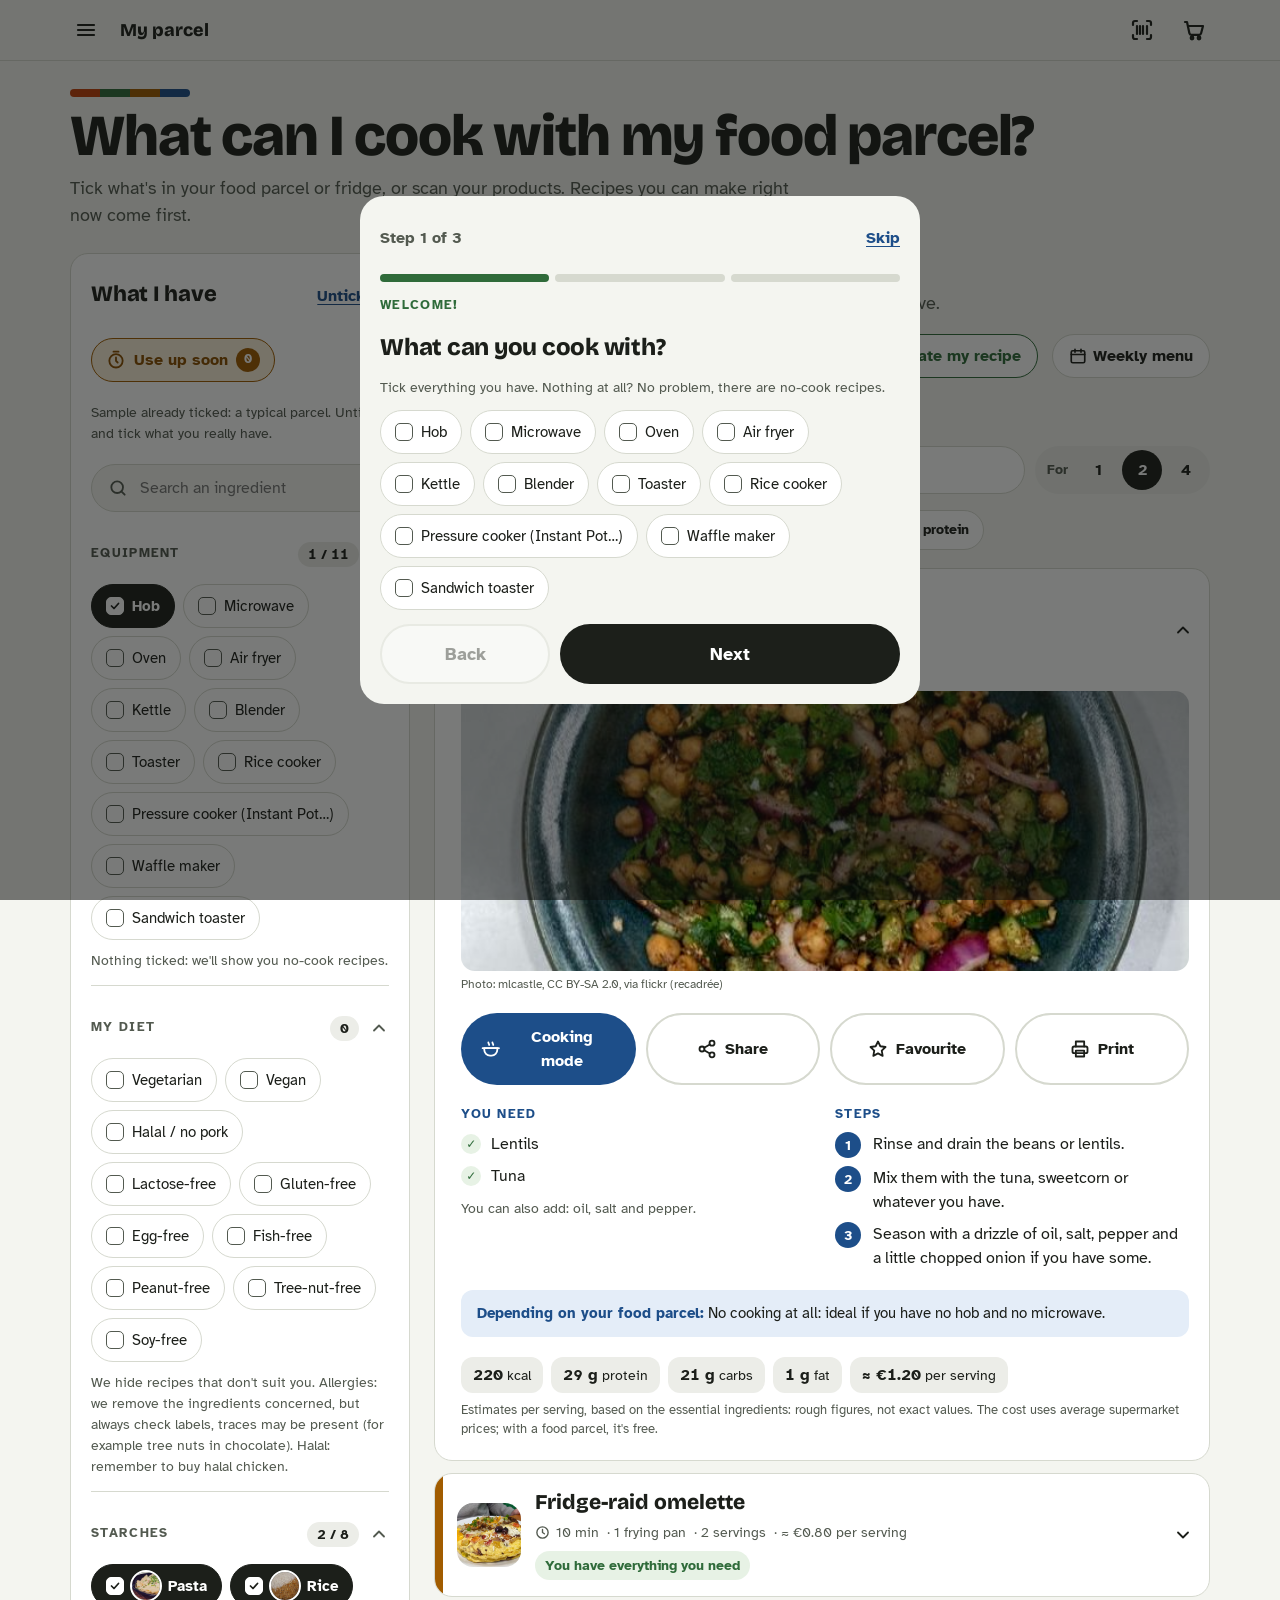
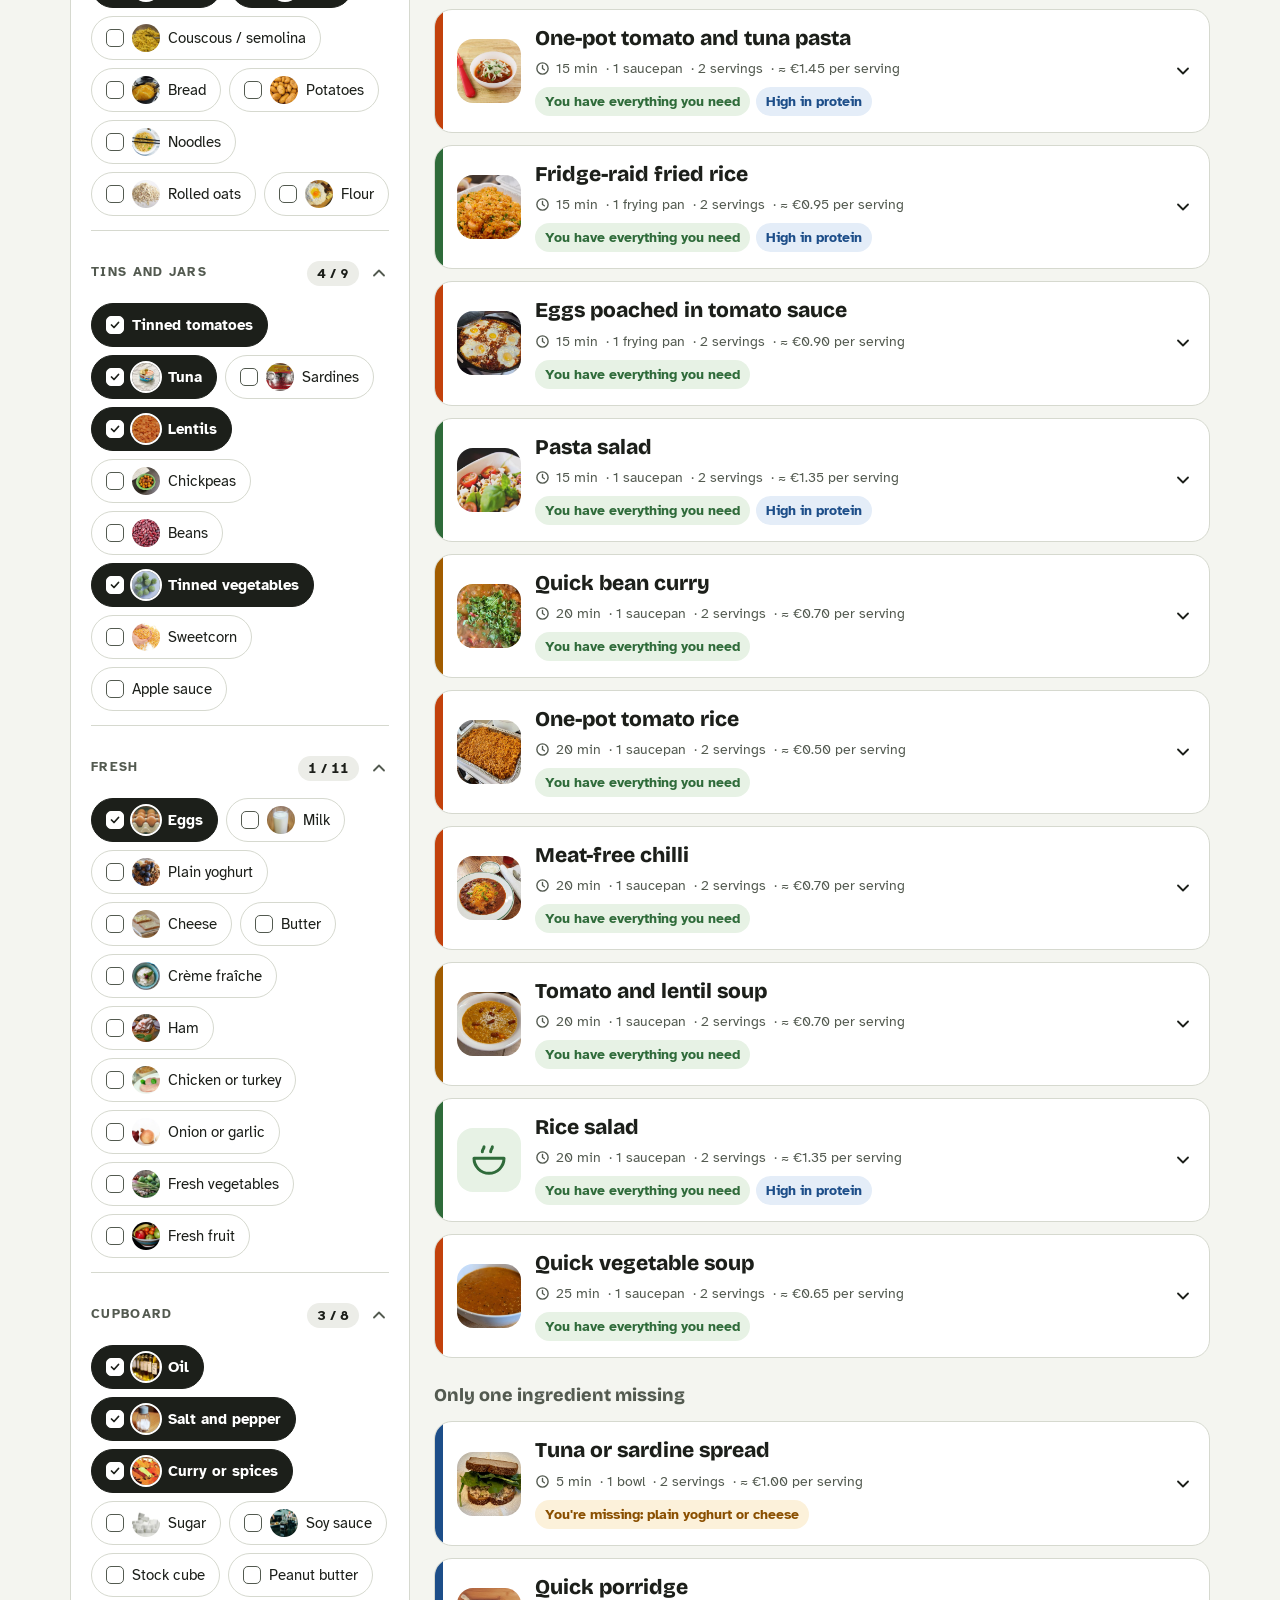
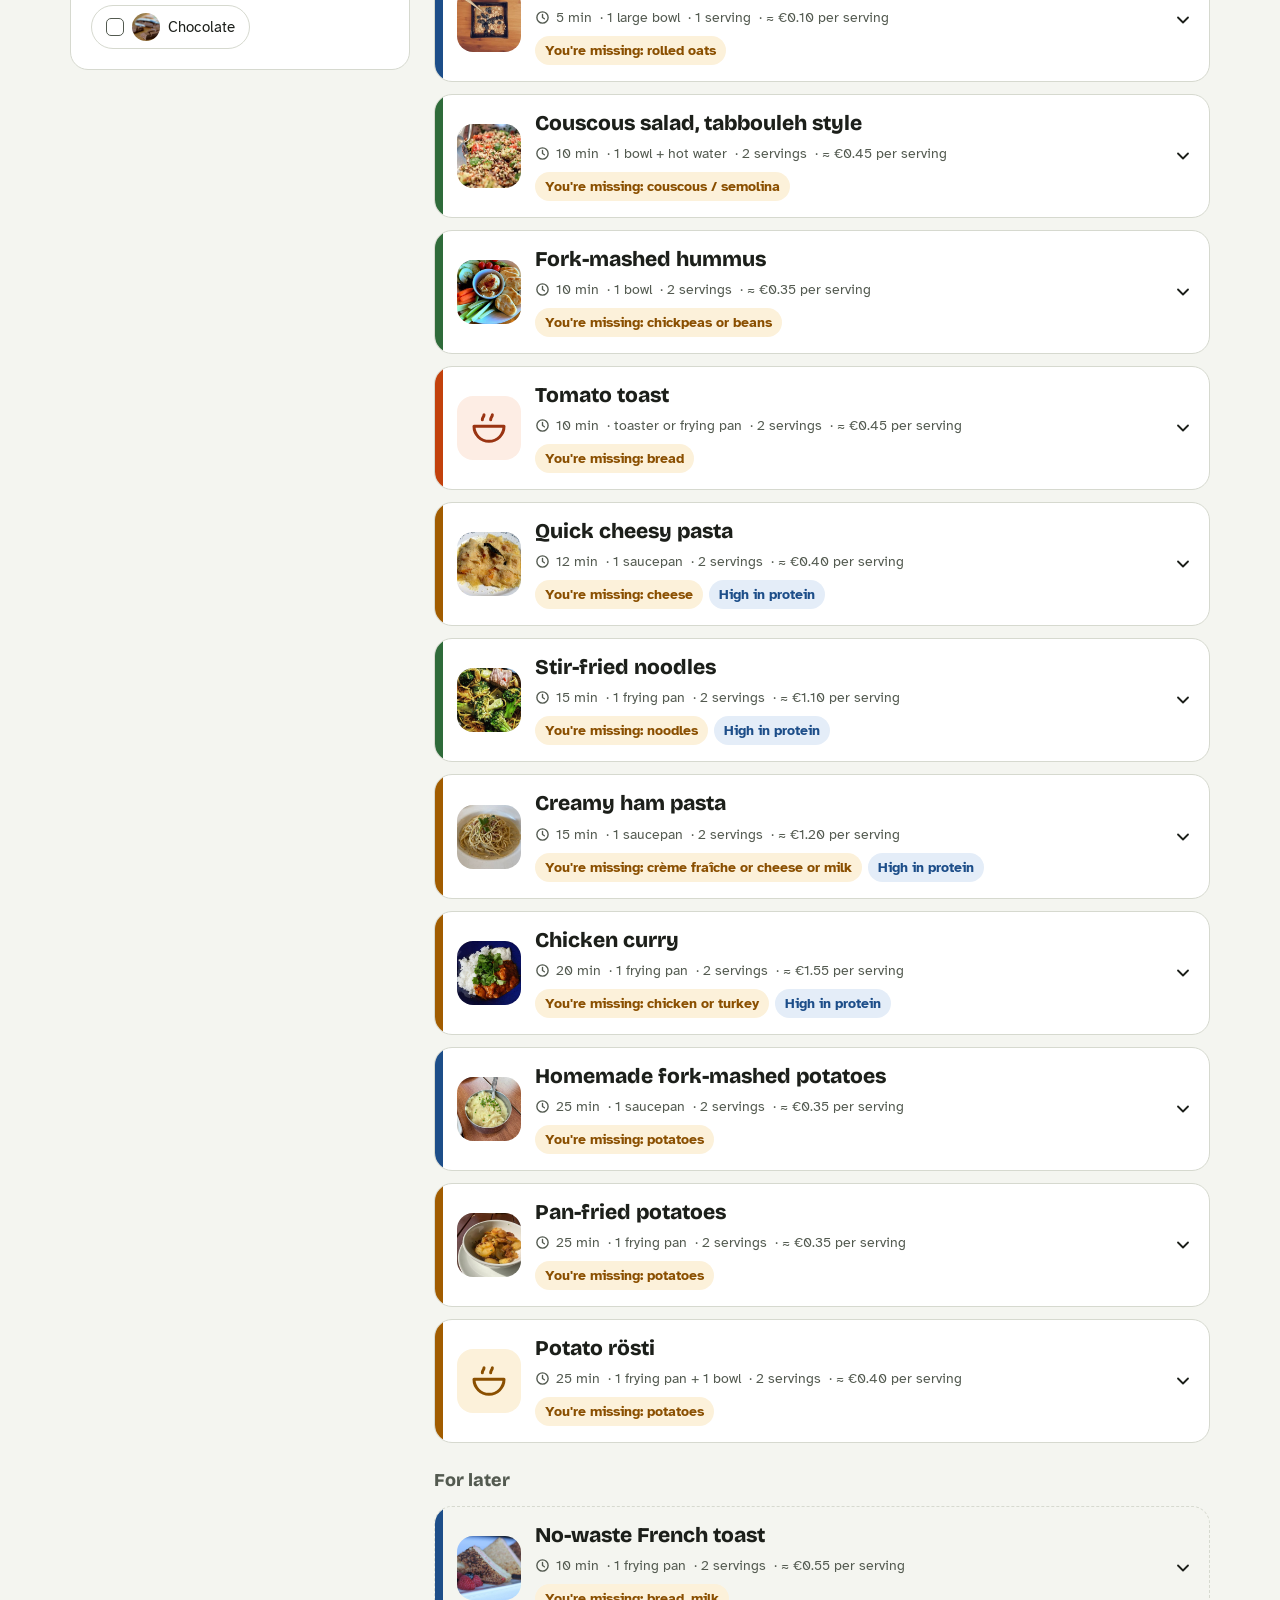
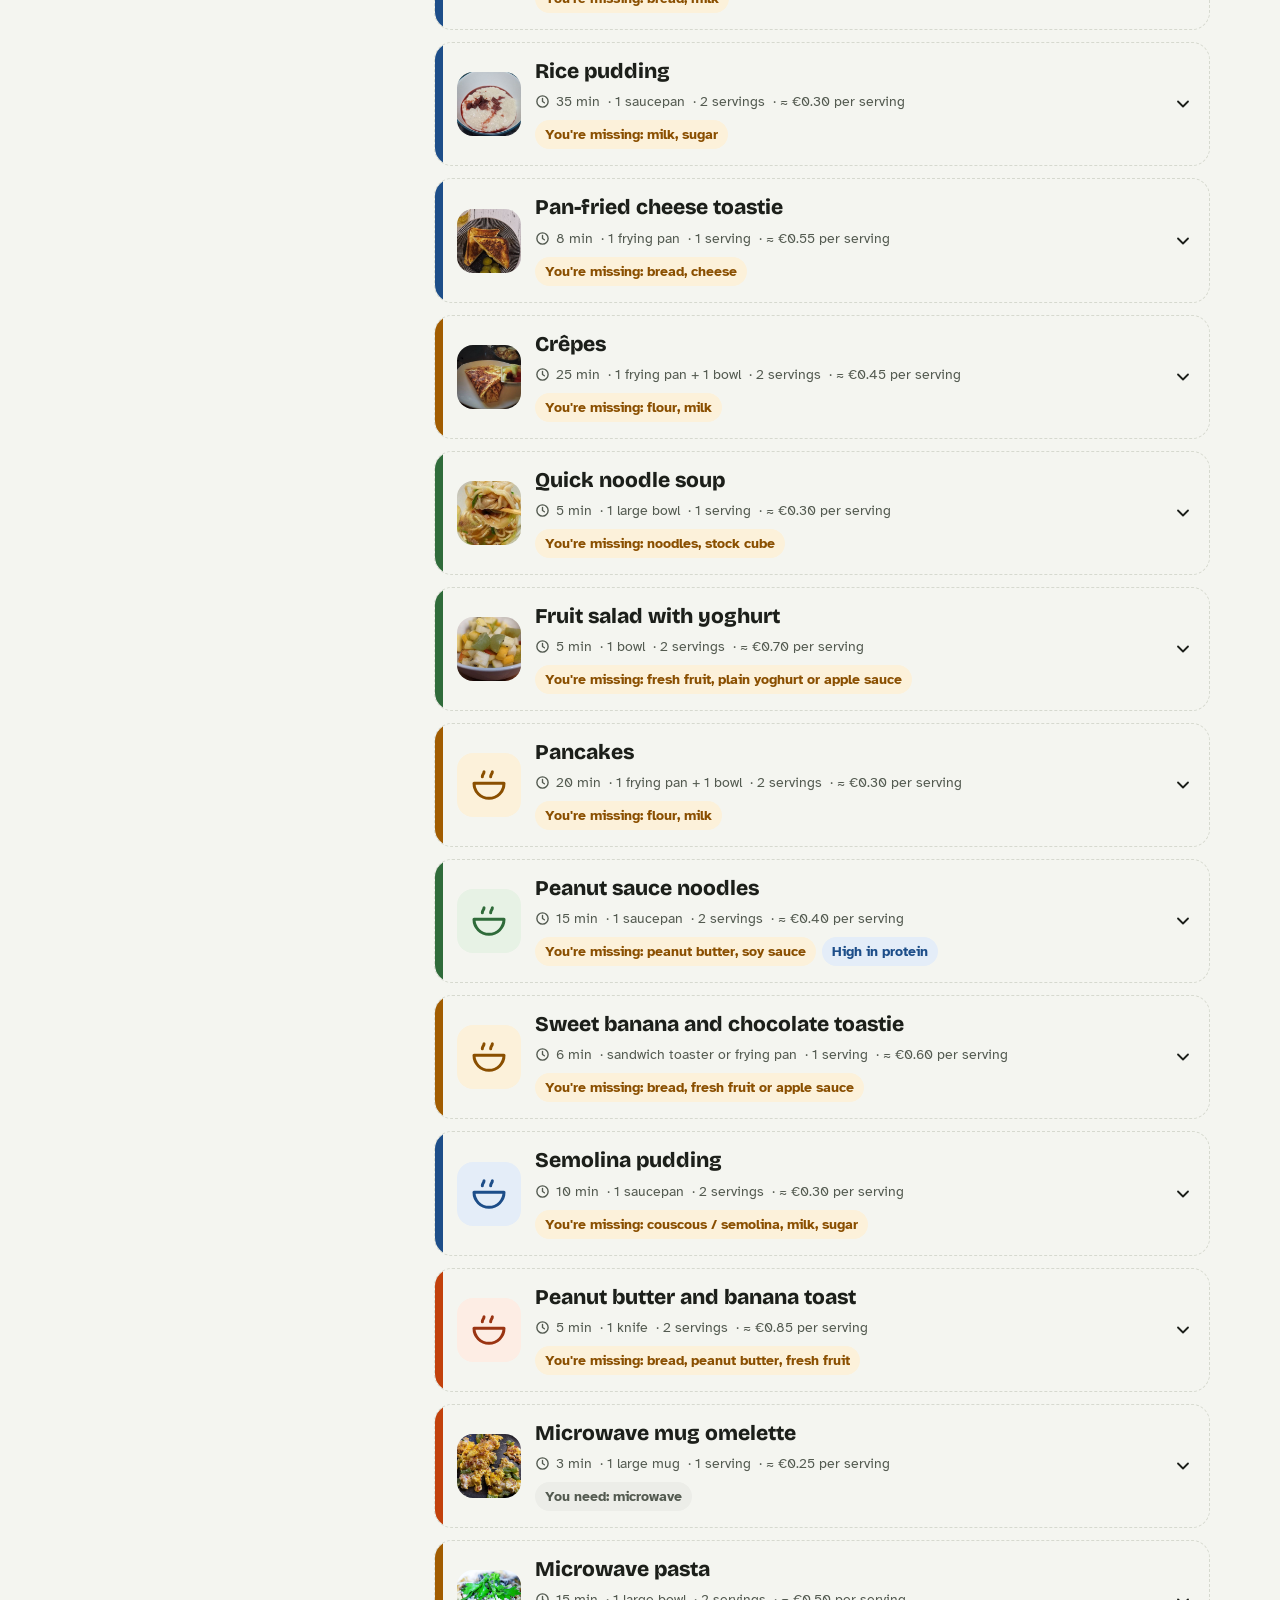
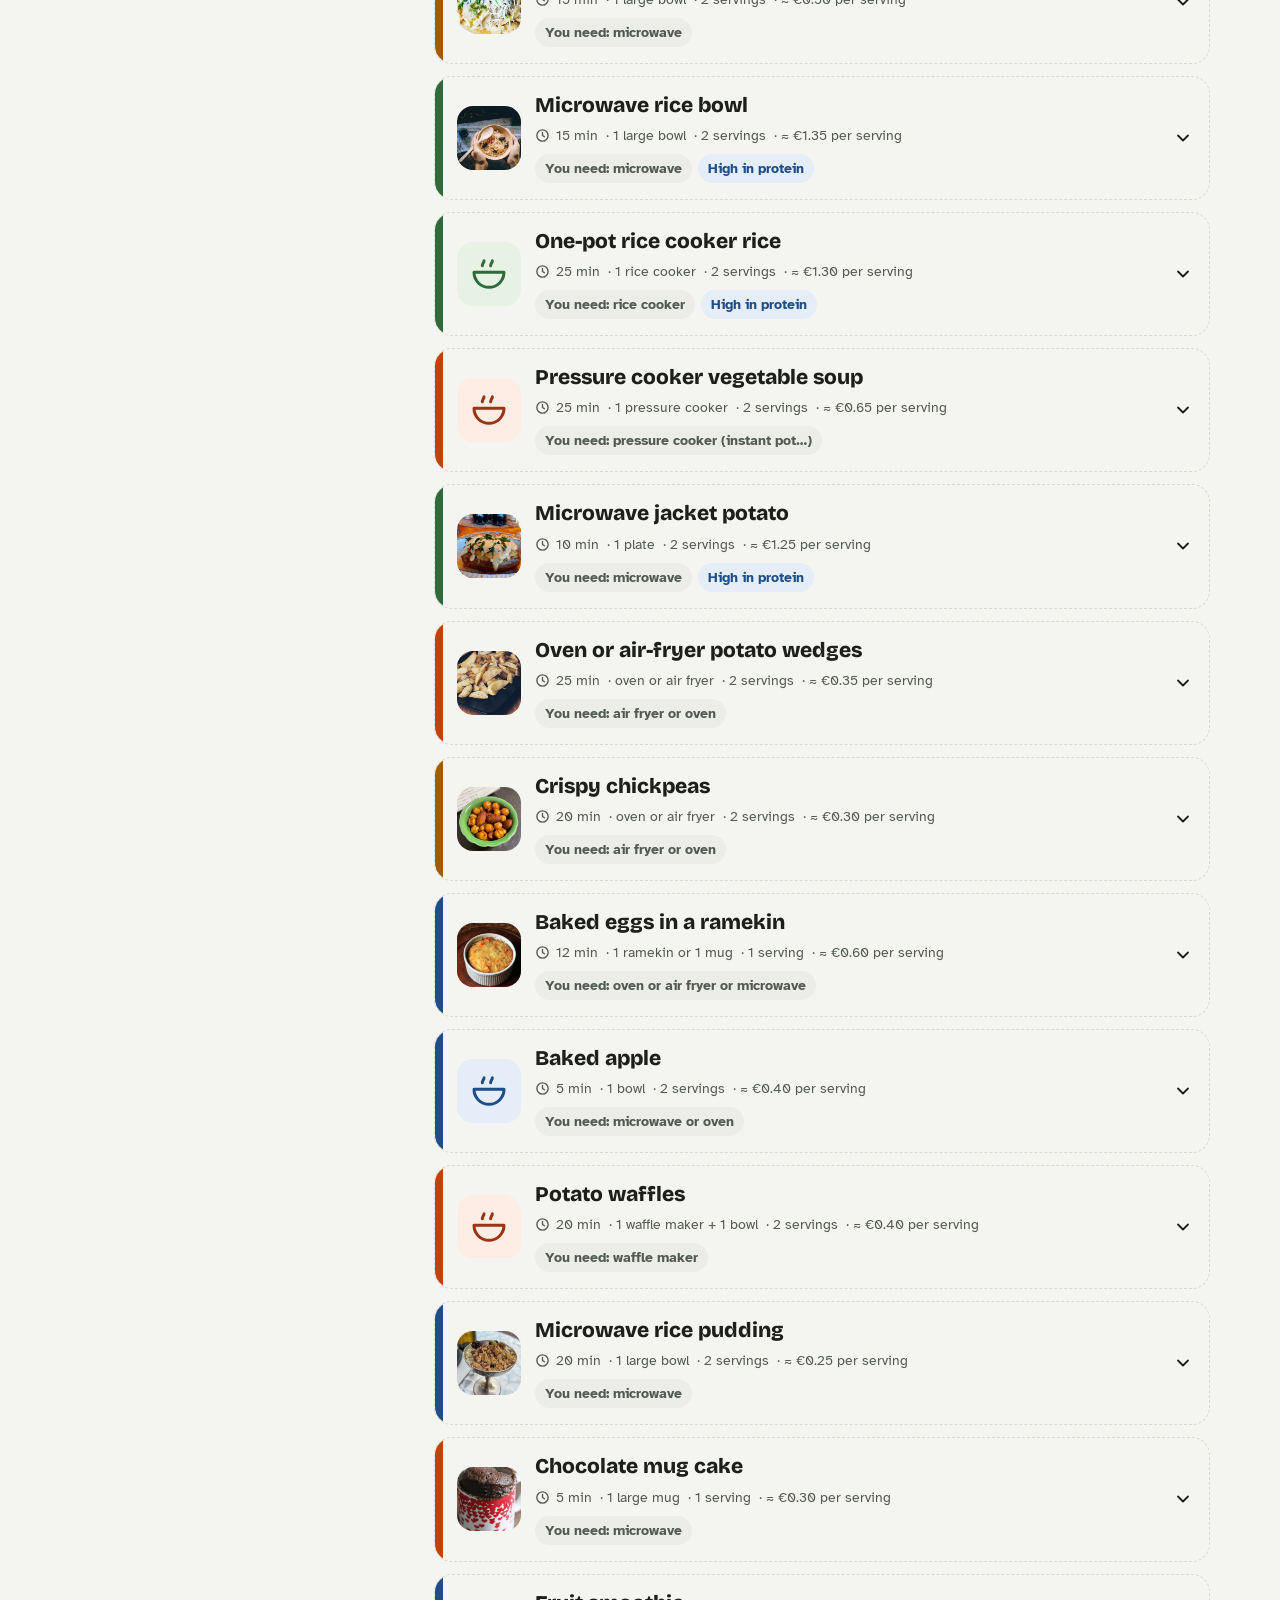
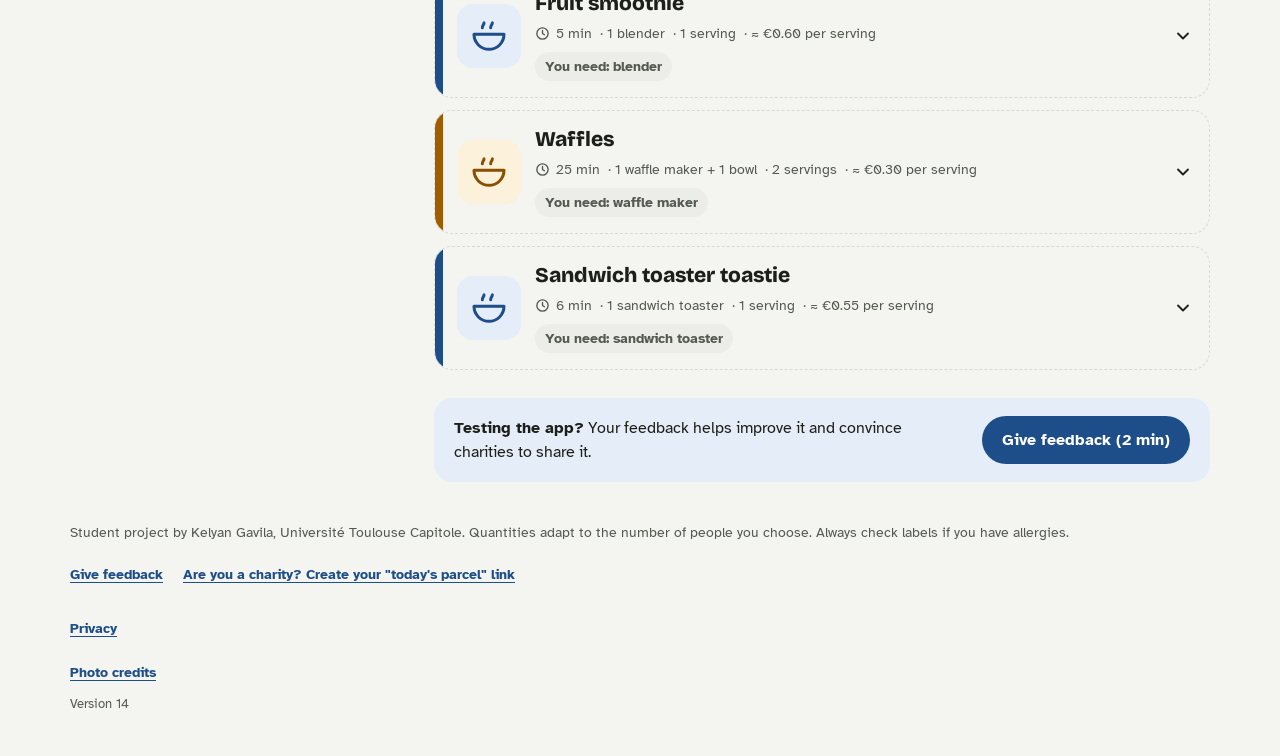
==== index.html @ 085115d6 "Version 14 : 4 équipements, 6 recettes, menu de la semaine - Équipements : cuiseur à riz, autocuiseu" ====
<!DOCTYPE html>
<html lang="fr">
<head>
<meta charset="utf-8">
<meta name="viewport" content="width=device-width, initial-scale=1, viewport-fit=cover">
<title>Qu'est-ce que je cuisine ?</title>
<meta name="description" content="Coche ce que tu as dans ton colis ou ton frigo : l'appli te dit ce que tu peux cuisiner tout de suite.">
<meta name="theme-color" content="#F4F5F0">
<script>try { var t = localStorage.getItem("colis-theme"); if (t === "light" || t === "dark") document.documentElement.setAttribute("data-theme", t); } catch (e) {}</script>
<link rel="manifest" href="manifest.webmanifest">
<link rel="icon" href="icons/icon.svg" type="image/svg+xml">
<link rel="apple-touch-icon" href="icons/apple-touch-icon.png">
<link rel="preconnect" href="https://fonts.googleapis.com">
<link rel="preconnect" href="https://fonts.gstatic.com" crossorigin>
<link href="https://fonts.googleapis.com/css2?family=Bricolage+Grotesque:opsz,wght@12..96,600;12..96,800&family=Atkinson+Hyperlegible:wght@400;700&display=swap" rel="stylesheet">
<link rel="stylesheet" href="style.css?v=14">
</head>
<body>
<div class="appbar">
  <div class="appbar-inner">
    <button type="button" class="icon-btn" id="menu-open" aria-label="Ouvrir le menu" aria-haspopup="dialog">
      <svg aria-hidden="true" width="24" height="24" viewBox="0 0 24 24" fill="none" stroke="currentColor" stroke-width="2.2" stroke-linecap="round"><path d="M4 7h16M4 12h16M4 17h16"/></svg>
    </button>
    <p class="appbar-title">Mon colis</p>
    <button type="button" class="icon-btn" id="scan-open" aria-label="Scanner un produit">
      <svg aria-hidden="true" width="24" height="24" viewBox="0 0 24 24" fill="none" stroke="currentColor" stroke-width="2.2" stroke-linecap="round"><path d="M3 7V5a2 2 0 0 1 2-2h2M17 3h2a2 2 0 0 1 2 2v2M21 17v2a2 2 0 0 1-2 2h-2M7 21H5a2 2 0 0 1-2-2v-2M7 8v8M10 8v8M13 8v8M17 8v8"/></svg>
    </button>
    <button type="button" class="icon-btn" id="shop-open" aria-label="Ma liste de courses">
      <svg aria-hidden="true" width="24" height="24" viewBox="0 0 24 24" fill="none" stroke="currentColor" stroke-width="2.2" stroke-linecap="round" stroke-linejoin="round"><path d="M3 4h2l2.4 11.2a2 2 0 0 0 2 1.6h7.7a2 2 0 0 0 2-1.5L21 8H6.2"/><circle cx="10" cy="20" r="1.3"/><circle cx="17" cy="20" r="1.3"/></svg>
      <span class="badge" id="shop-badge" hidden>0</span>
    </button>
  </div>
</div>

<header class="top">
  <div class="stripe" aria-hidden="true"><span class="s-tomate"></span><span class="s-herbe"></span><span class="s-curry"></span><span class="s-nuit"></span></div>
  <h1>Qu'est-ce que je cuisine avec mon colis ?</h1>
  <p class="lead"><span class="lead-long">Coche ce que tu as dans ton colis ou ton frigo, ou scanne tes produits. Les recettes que tu peux faire tout de suite s'affichent en premier.</span><span class="lead-short">Coche ou scanne ce que tu as : on te dit quoi cuisiner.</span></p>
</header>

<main class="layout">
  <section class="pantry" id="pantry" aria-labelledby="pantry-title">
    <div class="pantry-head">
      <h2 id="pantry-title">Ce que j'ai</h2>
      <button type="button" class="link-btn" id="clear">Tout décocher</button>
    </div>
    <button type="button" class="urgent-btn" id="urgent-open">
      <svg aria-hidden="true" width="20" height="20" viewBox="0 0 24 24" fill="none" stroke="currentColor" stroke-width="2.2" stroke-linecap="round"><circle cx="12" cy="13" r="8"/><path d="M12 9v4l2 2M9 2h6"/></svg>
      <span>À finir vite</span>
      <span class="urgent-count" id="urgent-count">0</span>
    </button>
    <div class="banner" id="colis-banner" role="status" hidden>
      <p id="colis-banner-text"></p>
      <button type="button" class="link-btn" id="colis-undo">Annuler</button>
    </div>
    <p class="note" id="example-note" hidden>Exemple déjà coché : un colis type. Décoche et coche selon ce que tu as vraiment.</p>
    <div class="search">
      <svg aria-hidden="true" width="20" height="20" viewBox="0 0 24 24" fill="none" stroke="currentColor" stroke-width="2.2" stroke-linecap="round"><circle cx="11" cy="11" r="7"/><path d="m20 20-4-4"/></svg>
      <input type="search" id="search" placeholder="Chercher un ingrédient" aria-label="Chercher un ingrédient" autocomplete="off">
    </div>
    <p class="note" id="search-empty" hidden>Aucun ingrédient ne correspond. Essaie un autre mot, par exemple « thon » ou « pâtes ».</p>
    <div id="pantry-groups" class="stack-20"></div>
  </section>

  <section class="results" id="results" tabindex="-1" aria-labelledby="results-title">
    <h2 id="results-title" class="sr-only">Recettes</h2>
    <a class="back-link" href="#pantry">
      <svg aria-hidden="true" width="18" height="18" viewBox="0 0 24 24" fill="none" stroke="currentColor" stroke-width="2.4" stroke-linecap="round" stroke-linejoin="round"><path d="m18 15-6-6-6 6"/></svg>
      Modifier ce que j'ai
    </a>
    <div class="summary" aria-live="polite"><span class="big" id="count">0</span><p id="count-text">Chargement des recettes…</p></div>
    <div class="results-tools">
      <div class="view-tabs" role="group" aria-label="Recettes à afficher">
        <button type="button" class="tab" id="view-all" aria-pressed="true">Toutes</button>
        <button type="button" class="tab" id="view-favs" aria-pressed="false">
          <svg aria-hidden="true" width="18" height="18" viewBox="0 0 24 24" fill="none" stroke="currentColor" stroke-width="2.2" stroke-linejoin="round"><path d="m12 3 2.8 5.7 6.2.9-4.5 4.4 1.1 6.2L12 17.3l-5.6 2.9 1.1-6.2L3 9.6l6.2-.9z"/></svg>
          Favoris (<span id="view-favs-count">0</span>)
        </button>
        <button type="button" class="tab" id="view-mine" aria-pressed="false">Mes recettes (<span id="view-mine-count">0</span>)</button>
      </div>
      <button type="button" class="tab tab-create" data-create>
        <svg aria-hidden="true" width="18" height="18" viewBox="0 0 24 24" fill="none" stroke="currentColor" stroke-width="2.4" stroke-linecap="round"><path d="M12 5v14M5 12h14"/></svg>
        Créer ma recette
      </button>
      <button type="button" class="tab" id="menu-open-btn">
        <svg aria-hidden="true" width="18" height="18" viewBox="0 0 24 24" fill="none" stroke="currentColor" stroke-width="2.2" stroke-linecap="round" stroke-linejoin="round"><rect x="3" y="5" width="18" height="16" rx="2"/><path d="M3 10h18M8 3v4M16 3v4"/></svg>
        Menu de la semaine
      </button>
      <button type="button" class="tab" id="random-btn">
        <svg aria-hidden="true" width="18" height="18" viewBox="0 0 24 24" fill="none" stroke="currentColor" stroke-width="2.2" stroke-linecap="round" stroke-linejoin="round"><rect x="3" y="3" width="18" height="18" rx="4"/><circle cx="8.5" cy="8.5" r="1.2" fill="currentColor"/><circle cx="15.5" cy="15.5" r="1.2" fill="currentColor"/><circle cx="12" cy="12" r="1.2" fill="currentColor"/></svg>
        Une idée au hasard
      </button>
    </div>
    <div class="recipe-tools">
      <div class="search recipe-search">
        <svg aria-hidden="true" width="20" height="20" viewBox="0 0 24 24" fill="none" stroke="currentColor" stroke-width="2.2" stroke-linecap="round"><circle cx="11" cy="11" r="7"/><path d="m20 20-4-4"/></svg>
        <input type="search" id="recipe-search" placeholder="Chercher une recette (crêpes, thon…)" aria-label="Chercher une recette" autocomplete="off">
      </div>
      <div class="portions" role="radiogroup" aria-label="Je cuisine pour">
        <span class="portions-label" aria-hidden="true">Pour</span>
        <input type="radio" name="portions" id="por-1" value="1"><label for="por-1">1</label>
        <input type="radio" name="portions" id="por-2" value="2"><label for="por-2">2</label>
        <input type="radio" name="portions" id="por-4" value="4"><label for="por-4">4</label>
      </div>
    </div>
    <div class="filters" id="filters" role="group" aria-label="Filtres"></div>
    <p class="note filter-note" id="filter-note" hidden><span id="filter-text"></span> <button type="button" class="link-btn" id="filter-clear">Effacer les filtres</button></p>
    <p class="note" id="regime-note" hidden></p>
    <div id="list" class="stack-12"></div>
    <aside class="feedback" data-avis>
      <p><strong>Tu testes l'appli ?</strong> Ton avis aide à l'améliorer et à convaincre les associations de la diffuser.</p>
      <a class="btn btn-pri" href="#" target="_blank" rel="noopener">Donner mon avis (2 min)</a>
    </aside>
  </section>
</main>

<div class="jump-bar" id="jump-bar">
  <a class="jump-btn" href="#results" id="jump-btn">
    <span id="jump-text">Voir les recettes</span>
    <svg aria-hidden="true" width="20" height="20" viewBox="0 0 24 24" fill="none" stroke="currentColor" stroke-width="2.4" stroke-linecap="round" stroke-linejoin="round"><path d="m6 9 6 6 6-6"/></svg>
  </a>
</div>

<footer>
  <p>Projet étudiant de Kelyan Gavila, Université Toulouse Capitole. Les quantités s'adaptent au nombre de personnes choisi. Vérifie toujours les étiquettes en cas d'allergie.</p>
  <p class="footer-links">
    <a href="#" target="_blank" rel="noopener" data-avis>Donner mon avis</a>
    <a href="asso.html">Tu es une association ? Crée ton lien « colis du jour »</a>
  </p>
  <details class="privacy" id="privacy">
    <summary>Confidentialité</summary>
    <p>Pas de compte, pas de cookies. Ce que tu coches, tes favoris, ta liste de courses et tes réglages restent sur ton appareil : ils ne sont envoyés nulle part.</p>
    <p>Quand tu scannes un produit, seul son code-barres est envoyé à Open Food Facts, une base de données publique et gratuite, pour savoir de quel produit il s'agit, puis la photo du produit est chargée depuis leur site. Les images de la caméra ne quittent pas ton téléphone.</p>
    <p id="privacy-stats" hidden>Pour savoir si l'appli est utile, on compte les visites et les recettes ouvertes de façon anonyme, avec GoatCounter, un outil sans cookies qui ne permet pas de t'identifier.</p>
  </details>
  <details class="privacy" id="credits" hidden>
    <summary>Crédits photos</summary>
    <ul class="credits" id="credits-list"></ul>
  </details>
  <p class="version">Version 14</p>
</footer>

<!-- Menu latéral -->
<dialog class="drawer" id="drawer" aria-label="Menu">
  <div class="drawer-inner">
    <div class="drawer-head">
      <h2>Menu</h2>
      <button type="button" class="icon-btn" data-close aria-label="Fermer le menu">
        <svg aria-hidden="true" width="24" height="24" viewBox="0 0 24 24" fill="none" stroke="currentColor" stroke-width="2.4" stroke-linecap="round"><path d="M6 6l12 12M18 6 6 18"/></svg>
      </button>
    </div>
    <nav class="drawer-section" aria-label="Raccourcis">
      <h3>Raccourcis</h3>
      <button type="button" class="menu-item" data-go="scan"><svg aria-hidden="true" width="22" height="22" viewBox="0 0 24 24" fill="none" stroke="currentColor" stroke-width="2.2" stroke-linecap="round"><path d="M3 7V5a2 2 0 0 1 2-2h2M17 3h2a2 2 0 0 1 2 2v2M21 17v2a2 2 0 0 1-2 2h-2M7 21H5a2 2 0 0 1-2-2v-2M7 8v8M10 8v8M13 8v8M17 8v8"/></svg>Scanner un produit</button>
      <button type="button" class="menu-item" data-go="random"><svg aria-hidden="true" width="22" height="22" viewBox="0 0 24 24" fill="none" stroke="currentColor" stroke-width="2.2"><rect x="3" y="3" width="18" height="18" rx="4"/><circle cx="8.5" cy="8.5" r="1.2" fill="currentColor"/><circle cx="15.5" cy="15.5" r="1.2" fill="currentColor"/><circle cx="12" cy="12" r="1.2" fill="currentColor"/></svg>Une idée au hasard</button>
      <button type="button" class="menu-item" data-go="menu"><svg aria-hidden="true" width="22" height="22" viewBox="0 0 24 24" fill="none" stroke="currentColor" stroke-width="2.2" stroke-linecap="round" stroke-linejoin="round"><rect x="3" y="5" width="18" height="16" rx="2"/><path d="M3 10h18M8 3v4M16 3v4"/></svg>Menu de la semaine</button>
      <button type="button" class="menu-item" data-go="shop"><svg aria-hidden="true" width="22" height="22" viewBox="0 0 24 24" fill="none" stroke="currentColor" stroke-width="2.2" stroke-linecap="round" stroke-linejoin="round"><path d="M3 4h2l2.4 11.2a2 2 0 0 0 2 1.6h7.7a2 2 0 0 0 2-1.5L21 8H6.2"/><circle cx="10" cy="20" r="1.3"/><circle cx="17" cy="20" r="1.3"/></svg>Ma liste de courses<span class="count" id="drawer-shop-count">0</span></button>
      <button type="button" class="menu-item" data-go="favs"><svg aria-hidden="true" width="22" height="22" viewBox="0 0 24 24" fill="none" stroke="currentColor" stroke-width="2.2" stroke-linejoin="round"><path d="m12 3 2.8 5.7 6.2.9-4.5 4.4 1.1 6.2L12 17.3l-5.6 2.9 1.1-6.2L3 9.6l6.2-.9z"/></svg>Mes favoris<span class="count" id="drawer-fav-count">0</span></button>
      <button type="button" class="menu-item" data-go="keep"><svg aria-hidden="true" width="22" height="22" viewBox="0 0 24 24" fill="none" stroke="currentColor" stroke-width="2.2" stroke-linecap="round" stroke-linejoin="round"><rect x="5" y="2" width="14" height="20" rx="2"/><path d="M5 10h14M9 6v1M9 14v3"/></svg>Bien conserver ses aliments</button>
      <button type="button" class="menu-item" data-go="create"><svg aria-hidden="true" width="22" height="22" viewBox="0 0 24 24" fill="none" stroke="currentColor" stroke-width="2.2" stroke-linecap="round" stroke-linejoin="round"><path d="M4 20h4L19 9l-4-4L4 16z"/><path d="m13 7 4 4"/></svg>Créer ma recette</button>
    </nav>
    <section class="drawer-section stats" aria-labelledby="set-stats">
      <h3 id="set-stats">Mes repas</h3>
      <p class="stats-meals" id="stats-meals"></p>
      <p class="note" id="stats-euros"></p>
    </section>
    <section class="drawer-section" aria-labelledby="set-theme">
      <h3 id="set-theme">Affichage</h3>
      <div class="segmented" role="radiogroup" aria-labelledby="set-theme">
        <input type="radio" name="theme" id="theme-auto" value="auto"><label for="theme-auto">Auto</label>
        <input type="radio" name="theme" id="theme-light" value="light"><label for="theme-light">Clair</label>
        <input type="radio" name="theme" id="theme-dark" value="dark"><label for="theme-dark">Sombre</label>
      </div>
    </section>
    <section class="drawer-section" aria-labelledby="set-lang">
      <h3 id="set-lang">Langue · Language</h3>
      <div class="segmented segmented-2" role="radiogroup" aria-labelledby="set-lang">
        <input type="radio" name="lang" id="lang-fr" value="fr"><label for="lang-fr">Français</label>
        <input type="radio" name="lang" id="lang-en" value="en"><label for="lang-en">English</label>
      </div>
    </section>
    <section class="drawer-section" aria-labelledby="set-regime">
      <h3 id="set-regime">Mon régime</h3>
      <div class="chips" id="drawer-regimes"></div>
    </section>
    <section class="drawer-section" aria-labelledby="set-equip">
      <h3 id="set-equip">Mon équipement</h3>
      <div class="chips" id="drawer-equip"></div>
    </section>
    <nav class="drawer-section" aria-label="À propos">
      <h3>À propos</h3>
      <a class="menu-item" href="asso.html"><svg aria-hidden="true" width="22" height="22" viewBox="0 0 24 24" fill="none" stroke="currentColor" stroke-width="2.2" stroke-linecap="round" stroke-linejoin="round"><circle cx="9" cy="8" r="3.5"/><path d="M2.5 20a6.5 6.5 0 0 1 13 0M16 4.5a3.5 3.5 0 0 1 0 7M18.5 20a6.5 6.5 0 0 0-2.5-5.1"/></svg>Pour les associations</a>
      <a class="menu-item" href="#" target="_blank" rel="noopener" data-avis><svg aria-hidden="true" width="22" height="22" viewBox="0 0 24 24" fill="none" stroke="currentColor" stroke-width="2.2" stroke-linecap="round" stroke-linejoin="round"><path d="M4 5h16v11H9l-5 4z"/></svg>Donner mon avis</a>
      <button type="button" class="menu-item" data-go="privacy"><svg aria-hidden="true" width="22" height="22" viewBox="0 0 24 24" fill="none" stroke="currentColor" stroke-width="2.2" stroke-linecap="round" stroke-linejoin="round"><rect x="5" y="10" width="14" height="11" rx="2"/><path d="M8 10V7a4 4 0 0 1 8 0v3"/></svg>Confidentialité</button>
      <button type="button" class="menu-item" id="reset-app"><svg aria-hidden="true" width="22" height="22" viewBox="0 0 24 24" fill="none" stroke="currentColor" stroke-width="2.2" stroke-linecap="round" stroke-linejoin="round"><path d="M3 12a9 9 0 1 0 3-6.7L3 8M3 3v5h5"/></svg>Tout remettre à zéro</button>
    </nav>
    <p class="drawer-foot" id="drawer-version">Version 14</p>
  </div>
</dialog>

<!-- Premier lancement -->
<dialog class="sheet welcome" id="welcome" aria-labelledby="welcome-title">
  <div class="sheet-inner">
    <div class="sheet-head">
      <p class="cook-progress" id="welcome-progress"></p>
      <button type="button" class="link-btn" id="welcome-skip">Passer</button>
    </div>
    <div class="cook-bar welcome-bar" id="welcome-bar" aria-hidden="true"></div>
    <p class="eyebrow">Bienvenue !</p>
    <div class="stack-12" id="welcome-body" aria-live="polite"></div>
    <div class="cook-nav">
      <button type="button" class="btn btn-sec" id="welcome-back">Retour</button>
      <button type="button" class="btn btn-pri" id="welcome-next">Suivant</button>
    </div>
  </div>
</dialog>

<!-- Menu de la semaine -->
<dialog class="sheet" id="menu" aria-labelledby="menu-title">
  <div class="sheet-inner">
    <div class="sheet-head">
      <h2 id="menu-title">Mon menu de la semaine</h2>
      <button type="button" class="icon-btn" data-close aria-label="Fermer"><svg aria-hidden="true" width="24" height="24" viewBox="0 0 24 24" fill="none" stroke="currentColor" stroke-width="2.4" stroke-linecap="round"><path d="M6 6l12 12M18 6 6 18"/></svg></button>
    </div>
    <p class="note">5 repas variés avec ce que tu as. Touche « Changer » pour une autre idée, ou le nom d'une recette pour l'ouvrir.</p>
    <ol class="menu-list" id="menu-list"></ol>
    <div class="sheet-actions">
      <button type="button" class="btn btn-pri" id="menu-new">Nouveau menu</button>
      <button type="button" class="btn btn-sec" id="menu-shop">Ajouter ce qui manque à ma liste</button>
      <button type="button" class="btn btn-sec" id="menu-share"><span data-label>Partager le menu</span></button>
    </div>
    <p class="note">Le menu ne connaît pas les quantités : vérifie qu'il te reste assez de chaque produit pour toute la semaine.</p>
  </div>
</dialog>

<!-- Créer ma recette -->
<dialog class="sheet create" id="create" aria-labelledby="create-title">
  <form class="sheet-inner" id="create-form" novalidate>
    <div class="sheet-head">
      <h2 id="create-title">Créer ma recette</h2>
      <button type="button" class="icon-btn" data-close aria-label="Fermer"><svg aria-hidden="true" width="24" height="24" viewBox="0 0 24 24" fill="none" stroke="currentColor" stroke-width="2.4" stroke-linecap="round"><path d="M6 6l12 12M18 6 6 18"/></svg></button>
    </div>
    <p class="note">Ta recette reste sur ton téléphone. Elle apparaît avec les autres, avec les portions, le mode cuisine et le coût calculés tout seuls.</p>
    <div><label class="field-label" for="cr-name">Nom de la recette</label>
      <input class="field" id="cr-name" type="text" maxlength="60" placeholder="Par exemple : Pâtes au thon de mamie"></div>
    <div class="cr-row">
      <div><label class="field-label" for="cr-time">Temps (minutes)</label>
        <input class="field" id="cr-time" type="number" min="1" max="180" inputmode="numeric" placeholder="15"></div>
      <div><label class="field-label" for="cr-tool">Ustensile</label>
        <input class="field" id="cr-tool" type="text" maxlength="40" placeholder="1 poêle"></div>
    </div>
    <fieldset><legend class="field-label">Équipement (un seul suffit ; rien = sans cuisson)</legend><div class="chips" id="cr-equip"></div></fieldset>
    <fieldset><legend class="field-label">Ingrédients indispensables</legend><div id="cr-ings"></div></fieldset>
    <div><label class="field-label" for="cr-steps">Étapes, une par ligne</label>
      <textarea class="field" id="cr-steps" rows="6" placeholder="Fais cuire 200 g de pâtes.&#10;Ajoute le thon et un peu de crème."></textarea>
      <p class="note">Écris les quantités pour 2 personnes (par exemple « 200 g de pâtes ») : l'appli les adapte toute seule.</p></div>
    <div><label class="field-label" for="cr-swap">Astuce ou remplacement (facultatif)</label>
      <input class="field" id="cr-swap" type="text" maxlength="200" placeholder="Sans crème : un yaourt marche aussi."></div>
    <label class="check-line"><input type="checkbox" id="cr-single"> C'est une recette pour 1 personne (une tasse, un bol…)</label>
    <p class="cr-msg" id="cr-msg" role="alert"></p>
    <div class="cook-nav">
      <button type="button" class="btn btn-sec" id="create-cancel">Annuler</button>
      <button type="submit" class="btn btn-pri">Enregistrer</button>
    </div>
  </form>
</dialog>

<!-- Produits à finir vite -->
<dialog class="sheet" id="urgent" aria-labelledby="urgent-title">
  <div class="sheet-inner">
    <div class="sheet-head">
      <h2 id="urgent-title">À finir vite</h2>
      <button type="button" class="icon-btn" data-close aria-label="Fermer"><svg aria-hidden="true" width="24" height="24" viewBox="0 0 24 24" fill="none" stroke="currentColor" stroke-width="2.4" stroke-linecap="round"><path d="M6 6l12 12M18 6 6 18"/></svg></button>
    </div>
    <p class="note">Coche ce qui va bientôt périmer ou ce qui est déjà ouvert : les recettes qui l'utilisent passent en premier. Moins de gaspillage !</p>
    <div class="chips" id="urgent-list"></div>
  </div>
</dialog>

<!-- Liste de courses -->
<dialog class="sheet" id="shop" aria-labelledby="shop-title">
  <div class="sheet-inner">
    <div class="sheet-head">
      <h2 id="shop-title">Ma liste de courses</h2>
      <button type="button" class="icon-btn" data-close aria-label="Fermer la liste de courses"><svg aria-hidden="true" width="24" height="24" viewBox="0 0 24 24" fill="none" stroke="currentColor" stroke-width="2.4" stroke-linecap="round"><path d="M6 6l12 12M18 6 6 18"/></svg></button>
    </div>
    <form class="shop-add" id="shop-form">
      <label class="sr-only" for="shop-input">Ajouter un article</label>
      <input class="field" id="shop-input" type="text" placeholder="Ajouter un article" autocomplete="off" maxlength="60">
      <button type="submit" class="btn btn-pri">Ajouter</button>
    </form>
    <p class="note" id="shop-empty">Ta liste est vide. Dans une recette où il manque un ingrédient, touche « Ajouter à ma liste ».</p>
    <ul class="shop-list" id="shop-list"></ul>
    <div class="sheet-actions" id="shop-actions">
      <button type="button" class="btn btn-pri" id="shop-store">Ranger mes achats</button>
      <button type="button" class="btn btn-sec" id="shop-share"><span data-label>Partager la liste</span></button>
      <button type="button" class="btn btn-sec" id="shop-clear">Vider la liste</button>
    </div>
    <p class="note">« Ranger mes achats » coche ce que tu as acheté dans tes ingrédients et le retire de la liste.</p>
  </div>
</dialog>

<!-- Conservation -->
<dialog class="sheet" id="keep" aria-labelledby="keep-title">
  <div class="sheet-inner">
    <div class="sheet-head">
      <h2 id="keep-title">Bien conserver ses aliments</h2>
      <button type="button" class="icon-btn" data-close aria-label="Fermer les conseils"><svg aria-hidden="true" width="24" height="24" viewBox="0 0 24 24" fill="none" stroke="currentColor" stroke-width="2.4" stroke-linecap="round"><path d="M6 6l12 12M18 6 6 18"/></svg></button>
    </div>
    <p class="note">Pour moins gaspiller et ne pas tomber malade. Les conseils qui concernent ce que tu as coché sont en premier.</p>
    <div class="tips" id="tips"></div>
  </div>
</dialog>

<!-- Scanner -->
<dialog class="sheet" id="scan" aria-labelledby="scan-title">
  <div class="sheet-inner">
    <div class="sheet-head">
      <h2 id="scan-title">Scanner mes produits</h2>
      <button type="button" class="icon-btn" data-close aria-label="Fermer le scanner"><svg aria-hidden="true" width="24" height="24" viewBox="0 0 24 24" fill="none" stroke="currentColor" stroke-width="2.4" stroke-linecap="round"><path d="M6 6l12 12M18 6 6 18"/></svg></button>
    </div>
    <p class="note">Vise le code-barres d'un produit : il est coché tout seul dans tes ingrédients. Tu peux en scanner plusieurs à la suite.</p>
    <div class="scan-video" id="scan-video-box"><video id="scan-video" playsinline muted></video></div>
    <div class="scan-controls" id="scan-controls" hidden></div>
    <p class="note scan-tip"><strong>Petit code-barres ?</strong> Tiens le téléphone à 15-20 cm et mets le code dans le cadre. De trop près, l'image est floue : utilise plutôt le zoom s'il est proposé.</p>
    <p class="scan-status" id="scan-status" role="status"></p>
    <form class="shop-add" id="scan-form">
      <label class="sr-only" for="scan-input">Taper le code-barres</label>
      <input class="field" id="scan-input" type="text" inputmode="numeric" pattern="[0-9]*" placeholder="Ou tape le code-barres (chiffres)" autocomplete="off" maxlength="14">
      <button type="submit" class="btn btn-pri">Chercher</button>
    </form>
    <ul class="scan-found" id="scan-found"></ul>
    <p class="note">Produits reconnus grâce à <a href="https://world.openfoodfacts.org" target="_blank" rel="noopener">Open Food Facts</a>, une base de données libre.</p>
  </div>
</dialog>

<!-- Mode cuisine -->
<dialog class="cook" id="cook" aria-labelledby="cook-title">
  <div class="cook-inner">
    <div class="cook-top">
      <p class="cook-progress" id="cook-progress"></p>
      <button type="button" class="tab tab-sm cook-voice" id="cook-voice" aria-pressed="false" hidden>
        <svg aria-hidden="true" width="18" height="18" viewBox="0 0 24 24" fill="none" stroke="currentColor" stroke-width="2.2" stroke-linecap="round" stroke-linejoin="round"><path d="M11 5 6 9H3v6h3l5 4z"/><path d="M15.5 8.5a5 5 0 0 1 0 7M18.5 5.5a9 9 0 0 1 0 13"/></svg>
        <span data-label>Lire à voix haute</span>
      </button>
      <button type="button" class="cook-close" id="cook-close" aria-label="Fermer le mode cuisine">
        <svg aria-hidden="true" width="24" height="24" viewBox="0 0 24 24" fill="none" stroke="currentColor" stroke-width="2.4" stroke-linecap="round"><path d="M6 6l12 12M18 6 6 18"/></svg>
      </button>
    </div>
    <div class="cook-bar" id="cook-bar" aria-hidden="true"></div>
    <div class="cook-timer" id="cook-timer" role="timer" aria-live="off" hidden>
      <svg aria-hidden="true" width="22" height="22" viewBox="0 0 24 24" fill="none" stroke="currentColor" stroke-width="2.2" stroke-linecap="round"><circle cx="12" cy="13" r="8"/><path d="M12 9v4l2 2M9 2h6"/></svg>
      <span id="cook-timer-text" aria-live="assertive"></span>
      <button type="button" class="link-btn" id="cook-timer-stop">Arrêter</button>
    </div>
    <h2 class="cook-title" id="cook-title"></h2>
    <div class="cook-step" id="cook-step" aria-live="polite"></div>
    <p class="cook-wake" id="cook-wake"></p>
    <div class="cook-nav">
      <button type="button" class="btn btn-sec" id="cook-prev">Précédent</button>
      <button type="button" class="btn btn-pri" id="cook-next">C'est parti</button>
    </div>
  </div>
</dialog>

<div class="toast" id="toast" role="status" hidden></div>

<script src="config.js?v=14"></script>
<script src="app.js?v=14"></script>
</body>
</html>
---- style.css ----
:root {
  --paper: #F4F5F0;
  --card: #FFFFFF;
  --ink: #1C1F1A;
  --on-ink: #FFFFFF;
  --muted: #535A50;
  --line: #D6D9CF;
  --soft: #ECEDE8;
  --link: #1D4E89;
  --tomate: #C2410C;
  --tomate-txt: #9A3412;
  --tomate-tint: #FDEDE4;
  --herbe: #2F6B3A;
  --herbe-txt: #2F6B3A;
  --herbe-tint: #E7F2E5;
  --curry: #A15C00;
  --curry-txt: #8A4F00;
  --curry-tint: #FCF1DA;
  --nuit: #1D4E89;
  --nuit-txt: #1D4E89;
  --nuit-tint: #E4EDF8;
  --ok: #2F6B3A;
  --warn: #8A4F00;
  color-scheme: light;
  --font-display: "Bricolage Grotesque", "Atkinson Hyperlegible", system-ui, sans-serif;
  --font-body: "Atkinson Hyperlegible", system-ui, -apple-system, "Segoe UI", sans-serif;
}
/* Mode sombre : automatique selon le téléphone, ou choisi dans le menu */
@media (prefers-color-scheme: dark) {
  :root:not([data-theme="light"]) {
    --paper: #121411;
    --card: #1C1F1B;
    --ink: #EDEFE9;
    --on-ink: #121411;
    --muted: #A8AFA4;
    --line: #363B34;
    --soft: #2A2E28;
    --link: #9CC0F0;
    --tomate-txt: #FF9E73;
    --tomate-tint: #3A2117;
    --herbe-txt: #86CF93;
    --herbe-tint: #1D3121;
    --curry-txt: #F2B25C;
    --curry-tint: #352A14;
    --nuit-txt: #9CC0F0;
    --nuit-tint: #1A2738;
    --ok: #86CF93;
    --warn: #F2B25C;
    color-scheme: dark;
  }
}
:root[data-theme="dark"] {
  --paper: #121411;
  --card: #1C1F1B;
  --ink: #EDEFE9;
  --on-ink: #121411;
  --muted: #A8AFA4;
  --line: #363B34;
  --soft: #2A2E28;
  --link: #9CC0F0;
  --tomate-txt: #FF9E73;
  --tomate-tint: #3A2117;
  --herbe-txt: #86CF93;
  --herbe-tint: #1D3121;
  --curry-txt: #F2B25C;
  --curry-tint: #352A14;
  --nuit-txt: #9CC0F0;
  --nuit-tint: #1A2738;
  --ok: #86CF93;
  --warn: #F2B25C;
  color-scheme: dark;
}
@media print {
  :root, :root[data-theme="dark"] {
    --paper: #F4F5F0;
    --card: #FFFFFF;
    --ink: #1C1F1A;
    --on-ink: #FFFFFF;
    --muted: #535A50;
    --line: #D6D9CF;
    --soft: #ECEDE8;
    --link: #1D4E89;
    --tomate: #C2410C;
    --tomate-txt: #9A3412;
    --tomate-tint: #FDEDE4;
    --herbe: #2F6B3A;
    --herbe-txt: #2F6B3A;
    --herbe-tint: #E7F2E5;
    --curry: #A15C00;
    --curry-txt: #8A4F00;
    --curry-tint: #FCF1DA;
    --nuit: #1D4E89;
    --nuit-txt: #1D4E89;
    --nuit-tint: #E4EDF8;
    --ok: #2F6B3A;
    --warn: #8A4F00;
    color-scheme: light;
  }
}
* { box-sizing: border-box; }
html, body { margin: 0; }
body { background: var(--paper); color: var(--ink); font-family: var(--font-body); font-size: 16px; line-height: 1.5; }
button { font: inherit; color: inherit; }
:focus-visible { outline: 3px solid var(--link); outline-offset: 2px; }
.sr-only { position: absolute; width: 1px; height: 1px; overflow: hidden; clip: rect(0 0 0 0); white-space: nowrap; }
.stack-20 { display: flex; flex-direction: column; gap: 20px; }
.stack-12 { display: flex; flex-direction: column; gap: 12px; }

.top { padding: 28px 20px 8px; max-width: 1180px; margin: 0 auto; display: flex; flex-direction: column; gap: 10px; }
.stripe { display: flex; height: 8px; width: 120px; border-radius: 4px; overflow: hidden; }
.stripe span { flex: 1; }
.s-tomate { background: var(--tomate); } .s-herbe { background: var(--herbe); }
.s-curry { background: var(--curry); } .s-nuit { background: var(--nuit); }
h1 { font-family: var(--font-display); font-weight: 800; font-size: clamp(34px, 6vw, 58px); line-height: 1; letter-spacing: -0.02em; margin: 0; text-wrap: balance; }
.lead { margin: 0; color: var(--muted); font-size: 18px; max-width: 62ch; }

.layout { max-width: 1180px; margin: 0 auto; padding: 16px 20px 40px; display: flex; flex-wrap: wrap; gap: 24px; align-items: flex-start; }
.pantry { flex: 1 1 340px; max-width: 460px; background: var(--card); border: 1px solid var(--line); border-radius: 18px; padding: 20px; display: flex; flex-direction: column; gap: 20px; }
@media (max-width: 880px) { .pantry { max-width: none; } }
.results { flex: 999 1 480px; min-width: 0; display: flex; flex-direction: column; gap: 16px; }

.pantry-head { display: flex; justify-content: space-between; align-items: baseline; gap: 12px; flex-wrap: wrap; }
h2 { font-family: var(--font-display); font-weight: 800; font-size: 22px; margin: 0; letter-spacing: -0.01em; }
.link-btn { background: none; border: 0; padding: 6px 0; color: var(--link); font-weight: 700; text-decoration: underline; text-underline-offset: 3px; cursor: pointer; min-height: 44px; }
fieldset { border: 0; margin: 0; padding: 0; display: flex; flex-direction: column; gap: 10px; }

/* Groupes repliables du garde-manger */
.group { border-bottom: 1px solid var(--line); padding-bottom: 14px; }
.group:last-child { border-bottom: 0; padding-bottom: 0; }
.group-head { list-style: none; cursor: pointer; display: grid; grid-template-columns: 1fr auto auto; align-items: center; column-gap: 10px; min-height: 44px; }
.group-head::-webkit-details-marker { display: none; }
.group-title { font-size: 13px; font-weight: 700; letter-spacing: 0.1em; text-transform: uppercase; color: var(--muted); }
.group-count { font-size: 14px; font-weight: 700; color: var(--ink); background: var(--soft); border-radius: 999px; padding: 2px 10px; font-variant-numeric: tabular-nums; }
.group-head svg { color: var(--muted); transition: transform .2s; }
.group[open] .group-head svg { transform: rotate(180deg); }
.group-names { grid-column: 1 / -1; font-size: 15px; color: var(--ink); overflow: hidden; text-overflow: ellipsis; white-space: nowrap; }
.group[open] .group-names { display: none; }
.group fieldset { padding-top: 8px; }

/* Boutons */
.btn { display: inline-flex; align-items: center; justify-content: center; gap: 8px; min-height: 48px; padding: 10px 18px; border-radius: 999px; font-weight: 700; font-size: 16px; cursor: pointer; border: 2px solid transparent; }
.btn-pri { background: var(--ink); color: var(--on-ink); }
.btn-color, .cook-nav .btn-pri, .feedback .btn { color: #FFFFFF; }
.btn-sec { background: var(--card); color: var(--ink); border-color: var(--line); }
.btn:disabled { opacity: .4; cursor: default; }
.actions { grid-column: 1 / -1; display: flex; flex-wrap: wrap; gap: 10px; }
.actions .btn { flex: 1 1 160px; }

/* Mode cuisine */
.cook { border: 0; padding: 0; width: 100%; max-width: 720px; max-height: 100%; border-radius: 24px; background: var(--paper); color: var(--ink); }
.cook::backdrop { background: rgba(28, 31, 26, 0.6); }
.cook-inner { display: flex; flex-direction: column; gap: 18px; padding: 20px 20px calc(20px + env(safe-area-inset-bottom)); min-height: min(640px, 100%); }
.cook-top { display: flex; justify-content: space-between; align-items: center; gap: 12px; }
.cook-progress { margin: 0; font-weight: 700; font-size: 16px; color: var(--muted); }
.cook-close { width: 48px; height: 48px; border-radius: 999px; border: 1.5px solid var(--line); background: var(--card); display: flex; align-items: center; justify-content: center; cursor: pointer; }
.cook-bar { display: flex; gap: 6px; }
.cook-bar span { flex: 1; height: 8px; border-radius: 4px; background: var(--line); }
.cook-bar span.on { background: var(--accent); }
.cook-title { font-size: clamp(24px, 6vw, 32px); line-height: 1.1; text-wrap: balance; }
.cook-step { flex: 1; min-height: 0; overflow-y: auto; display: flex; flex-direction: column; justify-content: safe center; gap: 14px; }
.cook-text { margin: 0; font-size: clamp(26px, 7vw, 36px); line-height: 1.3; font-weight: 700; text-wrap: pretty; }
.cook-lead { margin: 0; font-size: 20px; font-weight: 700; }
.cook-ings { margin: 0; padding: 0; list-style: none; display: flex; flex-direction: column; gap: 10px; }
.cook-ings li { display: flex; align-items: center; gap: 12px; font-size: clamp(18px, 5vw, 22px); background: var(--card); border-radius: 14px; padding: 12px 16px; }
.cook-ings svg { color: var(--accent); flex-shrink: 0; }
.cook-extra { margin: 0; font-size: 17px; color: var(--muted); }
.cook-wake { margin: 0; font-size: 14px; color: var(--muted); }
.cook-nav { display: grid; grid-template-columns: 1fr 2fr; gap: 10px; }
.cook-nav .btn { min-height: 60px; font-size: 18px; }
.cook-nav .btn-pri { background: var(--accent); }
/* Secours pour les navigateurs qui ne connaissent pas <dialog> (anciennes tablettes) */
dialog:not([open]) { display: none; }
.cook.dlg-fallback { position: fixed; inset: 0; z-index: 100; display: block; margin: 0; width: 100%; height: 100%; max-width: none; max-height: none; border-radius: 0; overflow: auto; }
.cook.dlg-fallback .cook-inner { height: 100%; min-height: 0; max-width: 720px; margin: 0 auto; }
.version { white-space: nowrap; font-size: 13px; }

@media (max-width: 880px) {
  .cook { max-width: none; width: 100%; height: 100%; max-height: none; margin: 0; border-radius: 0; }
  .cook-inner { height: 100%; min-height: 0; gap: 14px; padding-top: calc(16px + env(safe-area-inset-top)); }
  .cook-nav .btn { min-height: 56px; }
}
.chips { display: flex; flex-wrap: wrap; gap: 8px; }
.chip { position: relative; }
.chip input { position: absolute; opacity: 0; width: 1px; height: 1px; }
.chip label { display: inline-flex; align-items: center; gap: 8px; min-height: 44px; padding: 8px 14px; border: 1.5px solid var(--line); border-radius: 999px; background: var(--card); cursor: pointer; font-size: 15px; user-select: none; transition: background .15s, border-color .15s; }
.chip label::before { content: ""; width: 16px; height: 16px; border-radius: 5px; border: 1.5px solid var(--muted); flex-shrink: 0; background: var(--card); }
.chip input:checked + label { background: var(--ink); border-color: var(--ink); color: var(--on-ink); font-weight: 700; }
.chip input:checked + label::before { border-color: #FFFFFF; background: #FFFFFF url("data:image/svg+xml,%3Csvg xmlns='http://www.w3.org/2000/svg' viewBox='0 0 24 24' fill='none' stroke='%231C1F1A' stroke-width='3.5' stroke-linecap='round' stroke-linejoin='round'%3E%3Cpath d='M5 12l5 5L19 7'/%3E%3C/svg%3E") center / 12px no-repeat; }
.chip input:focus-visible + label { outline: 3px solid var(--link); outline-offset: 2px; }
.note { margin: 0; font-size: 14px; color: var(--muted); }

.summary { display: flex; align-items: baseline; gap: 14px; flex-wrap: wrap; }
.big { font-family: var(--font-display); font-weight: 800; font-size: clamp(44px, 7vw, 72px); line-height: 0.9; letter-spacing: -0.03em; font-variant-numeric: tabular-nums; }
.summary p { margin: 0; font-size: 18px; color: var(--muted); max-width: 40ch; }

.recipe { background: var(--card); border: 1px solid var(--line); border-radius: 18px; overflow: hidden; }
.recipe[data-state="later"] { background: transparent; border-style: dashed; }
.recipe summary { list-style: none; cursor: pointer; display: flex; gap: 16px; align-items: stretch; padding: 0; min-height: 44px; }
.recipe summary::-webkit-details-marker { display: none; }
.bar { width: 10px; flex-shrink: 0; }
.recipe-main { flex: 1; min-width: 0; padding: 16px 16px 16px 0; display: flex; flex-direction: column; gap: 8px; }
.recipe h3 { font-family: var(--font-display); font-weight: 800; font-size: 21px; line-height: 1.15; margin: 0; text-wrap: balance; }
.meta { display: flex; flex-wrap: wrap; gap: 8px; font-size: 14px; color: var(--muted); }
.meta span { display: inline-flex; align-items: center; gap: 6px; }
.pill { display: inline-flex; align-items: center; gap: 6px; font-size: 14px; font-weight: 700; padding: 4px 10px; border-radius: 999px; width: fit-content; }
.pill.ok { background: var(--herbe-tint); color: var(--ok); }
.pill.miss { background: var(--curry-tint); color: var(--warn); }
.pill.eq { background: var(--soft); color: var(--muted); }
.chev { align-self: center; margin-right: 16px; transition: transform .2s; flex-shrink: 0; display: flex; }
details[open] .chev { transform: rotate(180deg); }
.recipe-body { padding: 0 20px 20px 26px; display: grid; grid-template-columns: repeat(auto-fit, minmax(240px, 1fr)); gap: 20px; }
.recipe-body h4 { margin: 0 0 8px; font-size: 13px; letter-spacing: 0.1em; text-transform: uppercase; }
.recipe-body ul, .recipe-body ol { margin: 0; padding: 0; list-style: none; display: flex; flex-direction: column; gap: 8px; }
.ing { display: flex; gap: 10px; align-items: flex-start; }
.ing .mark { width: 20px; height: 20px; border-radius: 999px; flex-shrink: 0; margin-top: 2px; display: flex; align-items: center; justify-content: center; font-size: 12px; font-weight: 700; }
.ing.have .mark { background: var(--herbe-tint); color: var(--ok); }
.ing.missing .mark { background: var(--curry-tint); color: var(--warn); }
.ing.missing { color: var(--warn); }
.step { display: flex; gap: 12px; }
.step b { width: 26px; height: 26px; border-radius: 999px; color: #FFFFFF; display: flex; align-items: center; justify-content: center; font-size: 14px; flex-shrink: 0; }
.swap { grid-column: 1 / -1; border-radius: 12px; padding: 12px 16px; font-size: 15px; margin: 0; }
.later-title { font-family: var(--font-display); font-weight: 800; font-size: 18px; margin: 12px 0 0; color: var(--muted); }
.empty { background: var(--card); border: 1px dashed var(--line); border-radius: 18px; padding: 20px; color: var(--muted); margin: 0; }

/* Téléphone : barre « Voir mes recettes » en bas, lien de retour en haut des résultats. */
.results { scroll-margin-top: 12px; outline: none; }
.pantry { scroll-margin-top: 12px; }
.back-link, .jump-bar { display: none; }
@media (max-width: 880px) {
  body { padding-bottom: calc(88px + env(safe-area-inset-bottom)); }
  .back-link { display: inline-flex; align-items: center; gap: 6px; min-height: 44px; width: fit-content; color: var(--link); font-weight: 700; text-decoration: underline; text-underline-offset: 3px; }
  .jump-bar { display: block; position: fixed; left: 0; right: 0; bottom: 0; z-index: 10; padding: 12px 16px calc(12px + env(safe-area-inset-bottom)); background: linear-gradient(to top, var(--paper) 70%, transparent); transition: transform .25s, opacity .25s; }
  .jump-bar.is-hidden { transform: translateY(110%); opacity: 0; pointer-events: none; }
  .jump-btn { display: flex; align-items: center; justify-content: center; gap: 10px; min-height: 56px; max-width: 520px; margin: 0 auto; border-radius: 999px; background: var(--ink); color: var(--on-ink); font-weight: 700; font-size: 18px; text-decoration: none; box-shadow: 0 6px 20px rgba(28, 31, 26, 0.25); }
  .jump-btn .n { font-family: var(--font-display); font-weight: 800; font-size: 22px; font-variant-numeric: tabular-nums; }
  .jump-btn.bump { animation: bump .3s ease-out; }
}
@keyframes bump { 50% { transform: scale(1.04); } }
@media (prefers-reduced-motion: no-preference) { html { scroll-behavior: smooth; } }

/* Recherche d'ingrédient */
.search { display: flex; align-items: center; gap: 10px; border: 1.5px solid var(--line); border-radius: 999px; padding: 0 16px; background: var(--paper); color: var(--muted); }
.search:focus-within { border-color: var(--link); outline: 3px solid var(--link); outline-offset: 1px; }
.search input { flex: 1; min-width: 0; min-height: 46px; border: 0; background: transparent; font: inherit; font-size: 16px; color: var(--ink); outline: none; }
.chip[hidden], .group[hidden] { display: none; }

/* Bandeau « colis du jour » */
.banner { display: flex; align-items: center; justify-content: space-between; gap: 12px; flex-wrap: wrap; background: var(--herbe-tint); color: var(--ink); border-radius: 14px; padding: 8px 16px; }
.banner p { margin: 0; flex: 1 1 200px; }
.banner[hidden] { display: none; }

/* Onglets Toutes / Favoris */
.view-tabs { display: flex; gap: 8px; flex-wrap: wrap; }
.tab { display: inline-flex; align-items: center; gap: 6px; min-height: 44px; padding: 8px 16px; border-radius: 999px; border: 1.5px solid var(--line); background: var(--card); font-weight: 700; cursor: pointer; }
.tab[aria-pressed="true"] { background: var(--ink); border-color: var(--ink); color: var(--on-ink); }
.fav-mark { display: inline-flex; vertical-align: -2px; margin-right: 6px; color: var(--curry-txt); }
.fav-mark svg { fill: currentColor; }
.btn-fav[aria-pressed="true"] { background: var(--curry-tint); border-color: var(--curry); color: var(--curry-txt); }
.btn-fav[aria-pressed="true"] svg { fill: currentColor; }

/* Avis */
.feedback { margin-top: 12px; background: var(--nuit-tint); border-radius: 18px; padding: 18px 20px; display: flex; flex-wrap: wrap; align-items: center; gap: 12px 20px; }
.feedback p { margin: 0; flex: 1 1 260px; }
.feedback .btn { background: var(--nuit); text-decoration: none; }
[data-avis][hidden] { display: none; }

/* Minuteur du mode cuisine */
.cook-timer { display: flex; align-items: center; gap: 10px; background: var(--card); border: 2px solid var(--accent); border-radius: 999px; padding: 4px 8px 4px 16px; font-weight: 700; font-size: 22px; font-variant-numeric: tabular-nums; width: fit-content; }
.cook-timer[hidden] { display: none; }
.cook-timer svg { color: var(--accent); }
.cook-timer .link-btn { font-size: 16px; padding: 6px 10px; }
.cook-timer.done { background: var(--accent); color: #FFFFFF; animation: pulse 1s ease-in-out infinite; }
.cook-timer.done svg, .cook-timer.done .link-btn { color: #FFFFFF; }
@keyframes pulse { 50% { box-shadow: 0 0 0 8px var(--accent-tint); } }
.cook-timer-btn { align-self: flex-start; }

footer { max-width: 1180px; margin: 0 auto; padding: 0 20px 32px; font-size: 14px; color: var(--muted); }
footer p { margin: 0 0 10px; }
.footer-links { display: flex; flex-wrap: wrap; gap: 4px 20px; }
.footer-links a, .privacy summary { color: var(--link); font-weight: 700; text-underline-offset: 3px; display: inline-flex; align-items: center; min-height: 44px; }
.privacy summary { cursor: pointer; text-decoration: underline; }
.privacy p { max-width: 70ch; }

/* Impression */
.print-only { display: none; }
@media print {
  @page { size: A4; margin: 15mm; }
  body { background: #FFFFFF; padding: 0 !important; font-size: 12pt; }
  .pantry, .jump-bar, .back-link, .actions, .view-tabs, .feedback, footer, .cook, .chev, #regime-note { display: none !important; }
  .layout { display: block; padding: 0; }
  .recipe { break-inside: avoid; border-color: #999999; }
  body.print-one .top, body.print-one .summary, body.print-one .later-title, body.print-one .empty, body.print-one #list > details:not(.print-target) { display: none !important; }
  body.print-one .print-target { border: 0; }
  body.print-one .print-target .recipe-body { grid-template-columns: 1fr 1.6fr; }
  .print-only { display: block; }
  .print-foot { grid-column: 1 / -1; margin: 0; font-size: 10pt; color: #444444; }
  .step b, .bar, .swap { -webkit-print-color-adjust: exact; print-color-adjust: exact; }
}
@media (prefers-reduced-motion: reduce) { * { transition: none !important; } }

/* Page associations */
.eyebrow { margin: 0; font-size: 13px; font-weight: 700; letter-spacing: 0.1em; text-transform: uppercase; color: var(--herbe-txt); }
.field-label { display: block; font-weight: 700; margin-bottom: 6px; }
.field { width: 100%; min-height: 48px; border: 1.5px solid var(--line); border-radius: 12px; padding: 10px 14px; font: inherit; font-size: 16px; background: var(--card); color: var(--ink); }
.field:focus { outline: 3px solid var(--link); outline-offset: 1px; border-color: var(--link); }
.asso-page fieldset legend { font-size: 13px; font-weight: 700; letter-spacing: 0.1em; text-transform: uppercase; color: var(--muted); padding: 0; margin-bottom: 10px; }
.out-card { background: var(--card); border: 1px solid var(--line); border-radius: 18px; padding: 20px; display: flex; flex-wrap: wrap; gap: 20px; align-items: flex-start; }
.out-card[hidden] { display: none; }
.qr { width: 180px; flex-shrink: 0; background: #FFFFFF; border-radius: 12px; }
.qr svg { display: block; width: 100%; height: auto; }
.out-main { flex: 1 1 260px; min-width: 0; display: flex; flex-direction: column; gap: 12px; }
.out-main .btn { text-decoration: none; }
.recipe-names { margin: 8px 0 0; padding: 0; list-style: none; display: flex; flex-direction: column; gap: 6px; }
.recipe-names li { background: var(--card); border: 1px solid var(--line); border-radius: 12px; padding: 10px 14px; font-weight: 700; }
.recipe-names span { font-weight: 400; color: var(--muted); }
.poster { text-align: center; }
.asso-page .jump-bar { display: none !important; }
.asso-page { padding-bottom: 0 !important; }
@media print {
  body.asso-page > *:not(.poster) { display: none !important; }
  .poster { display: flex !important; flex-direction: column; align-items: center; gap: 8mm; padding-top: 10mm; }
  .poster .stripe { width: 60mm; height: 4mm; -webkit-print-color-adjust: exact; print-color-adjust: exact; }
  .poster-asso { margin: 0; font-size: 18pt; font-weight: 700; color: #2F6B3A; }
  .poster-title { margin: 0; font-family: var(--font-display); font-weight: 800; font-size: 40pt; line-height: 1.05; max-width: 160mm; }
  .poster-lead { margin: 0; font-size: 16pt; max-width: 150mm; }
  .poster-qr { width: 110mm; }
  .poster-qr svg { width: 100%; height: auto; display: block; }
  .poster-count { margin: 0; font-size: 18pt; font-weight: 700; }
  .poster-foot { margin: 0; font-size: 12pt; color: #444444; }
}

/* ---------- Barre du haut ---------- */
.appbar { position: sticky; top: 0; z-index: 20; background: var(--paper); border-bottom: 1px solid var(--line); }
.appbar-inner { max-width: 1180px; margin: 0 auto; padding: 6px 12px; padding-top: calc(6px + env(safe-area-inset-top)); display: flex; align-items: center; gap: 4px; }
.appbar-title { flex: 1; min-width: 0; font-family: var(--font-display); font-weight: 800; font-size: 18px; margin: 0 6px; white-space: nowrap; overflow: hidden; text-overflow: ellipsis; }
.icon-btn { position: relative; width: 48px; height: 48px; flex-shrink: 0; border-radius: 999px; border: 0; background: transparent; color: var(--ink); display: inline-flex; align-items: center; justify-content: center; cursor: pointer; text-decoration: none; }
.icon-btn:hover { background: var(--soft); }
.badge { position: absolute; top: 4px; right: 2px; min-width: 20px; height: 20px; padding: 0 6px; border-radius: 999px; background: var(--tomate); color: #FFFFFF; font-size: 12px; font-weight: 700; display: inline-flex; align-items: center; justify-content: center; font-variant-numeric: tabular-nums; }
.badge[hidden] { display: none; }

/* ---------- Menu latéral ---------- */
.drawer { margin: 0; padding: 0; border: 0; width: min(360px, 88vw); max-width: none; height: 100%; max-height: none; background: var(--card); color: var(--ink); box-shadow: 8px 0 30px rgba(0, 0, 0, 0.25); }
.drawer::backdrop, .sheet::backdrop { background: rgba(12, 14, 11, 0.55); }
.drawer[open] { animation: slide-in .22s ease-out; }
@keyframes slide-in { from { transform: translateX(-100%); } }
.drawer-inner { display: flex; flex-direction: column; gap: 22px; padding: 16px 16px calc(24px + env(safe-area-inset-bottom)); padding-top: calc(16px + env(safe-area-inset-top)); min-height: 100%; }
.drawer-head { display: flex; align-items: center; justify-content: space-between; }
.drawer-section { display: flex; flex-direction: column; gap: 4px; }
.drawer-section > h3 { margin: 0 0 6px 12px; font-size: 13px; font-weight: 700; letter-spacing: 0.1em; text-transform: uppercase; color: var(--muted); }
.menu-item { display: flex; align-items: center; gap: 14px; width: 100%; min-height: 50px; padding: 8px 12px; border: 0; border-radius: 12px; background: transparent; color: var(--ink); font-size: 16px; font-weight: 700; text-align: left; text-decoration: none; cursor: pointer; }
.menu-item:hover { background: var(--soft); }
.menu-item svg { color: var(--muted); flex-shrink: 0; }
.menu-item .count { margin-left: auto; font-size: 14px; color: var(--muted); font-variant-numeric: tabular-nums; }
.segmented { display: grid; grid-template-columns: repeat(3, 1fr); gap: 4px; background: var(--soft); border-radius: 14px; padding: 4px; margin: 0 4px; }
.segmented input { position: absolute; opacity: 0; width: 1px; height: 1px; }
.segmented label { display: flex; align-items: center; justify-content: center; min-height: 44px; border-radius: 10px; font-weight: 700; font-size: 15px; cursor: pointer; }
.segmented input:checked + label { background: var(--card); box-shadow: 0 1px 4px rgba(0, 0, 0, 0.15); }
.segmented input:focus-visible + label { outline: 3px solid var(--link); }
.drawer .chips { padding: 0 4px; }
.drawer-foot { margin-top: auto; padding: 0 12px; font-size: 13px; color: var(--muted); }

/* ---------- Panneaux (liste de courses, conservation, scanner) ---------- */
.sheet { border: 0; padding: 0; width: min(560px, 100%); max-height: min(90vh, 100%); border-radius: 24px; background: var(--paper); color: var(--ink); }
.sheet-inner { display: flex; flex-direction: column; gap: 16px; padding: 20px; }
.sheet-head { display: flex; align-items: center; justify-content: space-between; gap: 12px; }
.sheet-head h2 { font-size: 24px; }
@media (max-width: 880px) {
  .sheet { width: 100%; max-width: none; margin: auto 0 0; max-height: 92vh; border-radius: 24px 24px 0 0; }
  .sheet[open] { animation: sheet-up .22s ease-out; }
  .sheet-inner { padding-bottom: calc(20px + env(safe-area-inset-bottom)); }
}
@keyframes sheet-up { from { transform: translateY(100%); } }
.dlg-fallback { position: fixed; inset: 0; z-index: 100; display: block; margin: 0; width: 100%; height: 100%; max-width: none; max-height: none; border-radius: 0; overflow: auto; }
.drawer.dlg-fallback { width: min(360px, 88vw); }

/* Liste de courses */
.shop-add { display: flex; gap: 8px; }
.shop-add .field { flex: 1; min-width: 0; }
.shop-list { margin: 0; padding: 0; list-style: none; display: flex; flex-direction: column; gap: 8px; }
.shop-item { display: flex; align-items: center; gap: 8px; background: var(--card); border: 1px solid var(--line); border-radius: 14px; padding: 4px 4px 4px 14px; }
.shop-item label { flex: 1; min-width: 0; display: flex; align-items: center; gap: 12px; min-height: 44px; cursor: pointer; }
.shop-item input { width: 22px; height: 22px; accent-color: var(--herbe); flex-shrink: 0; }
.shop-item.done label span { text-decoration: line-through; color: var(--muted); }
.shop-item .from { display: block; font-size: 13px; color: var(--muted); }
.sheet-actions { display: flex; flex-wrap: wrap; gap: 8px; }
.sheet-actions .btn { flex: 1 1 160px; }

/* Conservation */
.tips { display: flex; flex-direction: column; gap: 10px; }
.tip { background: var(--card); border: 1px solid var(--line); border-radius: 14px; padding: 14px 16px; }
.tip h3 { margin: 0 0 4px; font-size: 17px; display: flex; align-items: center; gap: 8px; flex-wrap: wrap; }
.tip p { margin: 0; }
.tag { font-size: 12px; font-weight: 700; padding: 2px 8px; border-radius: 999px; background: var(--herbe-tint); color: var(--herbe-txt); }

/* Scanner */
.scan-video { position: relative; width: 100%; aspect-ratio: 4 / 3; background: #000000; border-radius: 16px; overflow: hidden; }
.scan-video video { width: 100%; height: 100%; object-fit: cover; display: block; }
.scan-video::after { content: ""; position: absolute; left: 10%; right: 10%; top: 30%; bottom: 30%; border: 3px solid rgba(255, 255, 255, 0.9); border-radius: 12px; box-shadow: 0 0 0 999px rgba(0, 0, 0, 0.35); }
.scan-status { margin: 0; font-weight: 700; min-height: 1.5em; }
.scan-found { margin: 0; padding: 0; list-style: none; display: flex; flex-direction: column; gap: 6px; }
.scan-found li { background: var(--card); border: 1px solid var(--line); border-radius: 12px; padding: 10px 14px; display: flex; gap: 10px; align-items: flex-start; }
.scan-found .ok { color: var(--ok); font-weight: 700; }
.scan-found .ko { color: var(--warn); font-weight: 700; }
.scan-found small { display: block; color: var(--muted); }

/* ---------- Cartes : illustration, nutrition, idée au hasard ---------- */
.thumb { width: 64px; height: 64px; border-radius: 16px; flex-shrink: 0; align-self: center; display: flex; align-items: center; justify-content: center; }
.thumb svg { width: 40px; height: 40px; }
.recipe summary { gap: 14px; }
.recipe .bar { width: 8px; }
.nutri { grid-column: 1 / -1; display: flex; flex-wrap: wrap; gap: 8px; align-items: center; margin: 0; }
.nutri-item { background: var(--soft); border-radius: 12px; padding: 6px 12px; font-size: 14px; }
.nutri-item b { font-size: 16px; font-variant-numeric: tabular-nums; }
.nutri-note { flex-basis: 100%; font-size: 13px; color: var(--muted); margin: 0; }
.pill.prot { background: var(--nuit-tint); color: var(--nuit-txt); }
.pills { display: flex; flex-wrap: wrap; gap: 6px; }
.results-tools { display: flex; flex-wrap: wrap; gap: 8px; justify-content: space-between; align-items: center; }
.recipe.flash { animation: flash-card 1.2s ease-out; }
@keyframes flash-card { 0% { box-shadow: 0 0 0 4px var(--link); } 100% { box-shadow: 0 0 0 0 transparent; } }
.toast { position: fixed; left: 50%; bottom: calc(96px + env(safe-area-inset-bottom)); transform: translateX(-50%); z-index: 200; background: var(--ink); color: var(--on-ink); padding: 12px 18px; border-radius: 999px; font-weight: 700; box-shadow: 0 6px 20px rgba(0, 0, 0, 0.25); max-width: calc(100% - 32px); text-align: center; }
.toast[hidden] { display: none; }
@media (min-width: 881px) { .toast { bottom: 24px; } }
@media print { .appbar, .thumb, .toast, .nutri-note { display: none !important; } }
@media (max-width: 420px) { .thumb { width: 52px; height: 52px; } .thumb svg { width: 32px; height: 32px; } }
.scan-video[hidden] { display: none; }
.propose { margin-top: 24px; background: var(--card); border: 1px solid var(--line); border-radius: 18px; padding: 20px; display: flex; flex-direction: column; gap: 12px; }
.propose h2 { display: flex; align-items: center; gap: 10px; flex-wrap: wrap; }
textarea.field { resize: vertical; line-height: 1.5; }
@media print { .propose { display: none !important; } }
@media (max-width: 560px) {
  .recipe .actions { display: grid; grid-template-columns: 1fr 1fr; gap: 8px; }
  .recipe .actions .btn { font-size: 15px; padding: 8px 10px; min-height: 48px; }
  .recipe .actions .btn-color { grid-column: 1 / -1; font-size: 16px; }
}
.note a, .sheet a { color: var(--link); font-weight: 700; }
.scan-controls { display: flex; flex-wrap: wrap; gap: 8px; justify-content: space-between; align-items: center; }
.scan-controls[hidden] { display: none; }
.scan-controls .zoom { display: flex; gap: 6px; }
.scan-controls .tab { min-width: 56px; justify-content: center; }
.scan-found li { align-items: center; }
.scan-pic { width: 64px; height: 64px; flex-shrink: 0; border-radius: 10px; object-fit: contain; background: #FFFFFF; border: 1px solid var(--line); }
.scan-pic-empty { display: flex; align-items: center; justify-content: center; font-size: 22px; font-weight: 700; background: var(--soft); color: var(--muted); }
.scan-txt { min-width: 0; }
/* Photos des recettes et des ingrédients (quand elles existent) */
.thumb-photo { object-fit: cover; padding: 0; }
.recipe-photo { grid-column: 1 / -1; margin: 0; }
.recipe-photo img { display: block; width: 100%; max-height: 280px; object-fit: cover; border-radius: 14px; }
.recipe-photo figcaption { font-size: 12px; color: var(--muted); margin-top: 4px; }
.cook-photo { width: 100%; max-height: 180px; object-fit: cover; border-radius: 14px; flex-shrink: 0; }
.chip-pic { width: 28px; height: 28px; border-radius: 999px; object-fit: cover; margin: -4px 0; }
.chip input:checked + label .chip-pic { outline: 2px solid var(--on-ink); }
.credits { margin: 0 0 10px; padding-left: 18px; font-size: 13px; }
.credits a { color: var(--link); }
/* Mode cuisine sur grand écran : la fenêtre tient toujours dans l'écran, les boutons restent visibles */
@media (min-width: 881px) {
  .cook { max-height: calc(100vh - 32px); }
  .cook-inner { height: min(720px, calc(100vh - 32px)); min-height: 0; }
}
@media (max-height: 760px) { .cook-photo { max-height: 110px; } }

/* Accueil plus court sur téléphone */
.lead-short { display: none; }
@media (max-width: 560px) {
  .top { padding: 14px 16px 2px; gap: 6px; }
  .top .stripe { display: none; }
  h1 { font-size: 28px; }
  .lead { font-size: 16px; }
  .lead-long { display: none; }
  .lead-short { display: inline; }
  .layout { padding-top: 10px; }
}

/* Recherche de recette, portions, filtres */
.recipe-tools { display: flex; flex-wrap: wrap; gap: 10px; align-items: center; }
.recipe-search { flex: 1 1 240px; background: var(--card); }
.portions { display: inline-flex; align-items: center; gap: 4px; background: var(--soft); border-radius: 999px; padding: 4px; }
.portions-label { font-weight: 700; font-size: 14px; padding: 0 6px 0 8px; color: var(--muted); }
.portions input { position: absolute; opacity: 0; width: 1px; height: 1px; }
.portions label { min-width: 40px; min-height: 40px; display: inline-flex; align-items: center; justify-content: center; border-radius: 999px; font-weight: 700; cursor: pointer; }
.portions input:checked + label { background: var(--ink); color: var(--on-ink); }
.portions input:focus-visible + label { outline: 3px solid var(--link); outline-offset: 2px; }
.filters { display: flex; gap: 8px; overflow-x: auto; padding-bottom: 2px; scrollbar-width: none; }
.filters::-webkit-scrollbar { display: none; }
.tab-sm { min-height: 40px; padding: 6px 14px; font-size: 14px; white-space: nowrap; flex-shrink: 0; }
.filter-note { display: flex; flex-wrap: wrap; align-items: center; gap: 4px 12px; }
.filter-note[hidden] { display: none; }
.filter-note .link-btn { min-height: 32px; padding: 0; }
.step-note { margin-top: 10px; }

/* Premier lancement */
.welcome .sheet-inner { gap: 14px; }
.welcome h2 { font-size: 24px; text-wrap: balance; }
.welcome-bar span.on { background: var(--herbe); }
.welcome-choices { display: flex; flex-direction: column; gap: 10px; }
.welcome-choices .btn { width: 100%; min-height: 56px; }
.welcome .cook-nav .btn-pri { background: var(--ink); color: var(--on-ink); }
.welcome h2:focus { outline: none; }
.btn[hidden] { display: none; }
.segmented-2 { grid-template-columns: 1fr 1fr; }

/* À finir vite */
.urgent-btn { display: inline-flex; align-items: center; gap: 8px; align-self: flex-start; min-height: 44px; padding: 8px 14px; border-radius: 999px; border: 1.5px solid var(--curry); background: var(--curry-tint); color: var(--curry-txt); font-weight: 700; cursor: pointer; }
.urgent-count { min-width: 24px; height: 24px; padding: 0 7px; border-radius: 999px; background: var(--curry); color: #FFFFFF; font-size: 13px; display: inline-flex; align-items: center; justify-content: center; font-variant-numeric: tabular-nums; }
.pill.urgent { background: var(--curry); color: #FFFFFF; }

/* Mode cuisine : voix et fin de recette */
.cook-top { flex-wrap: wrap; }
.cook-progress { flex: 1; }
.cook-voice[aria-pressed="true"] { background: var(--accent); border-color: var(--accent); color: #FFFFFF; }
.cook-voice[hidden] { display: none; }

/* Compteur de repas */
.stats { background: var(--herbe-tint); border-radius: 14px; padding: 12px 14px; margin: 0 4px; }
.stats h3 { margin-left: 0 !important; color: var(--herbe-txt) !important; }
.stats-meals { margin: 0; font-weight: 700; font-size: 17px; }
.stats .note { margin: 2px 0 0; }

/* Mes recettes */
.pill.mine { background: var(--herbe); color: #FFFFFF; }
.tab-create { border-color: var(--herbe); color: var(--herbe-txt); }
.create .sheet-inner { gap: 14px; }
.cr-row { display: grid; grid-template-columns: 1fr 1.4fr; gap: 10px; }
.cr-group { margin: 10px 0 6px; font-size: 13px; font-weight: 700; letter-spacing: 0.08em; text-transform: uppercase; color: var(--muted); }
.check-line { display: flex; align-items: center; gap: 10px; min-height: 44px; font-weight: 700; }
.check-line input { width: 22px; height: 22px; accent-color: var(--herbe); }
.cr-msg { margin: 0; color: var(--warn); font-weight: 700; min-height: 1.2em; }
.create .cook-nav .btn-pri { background: var(--ink); color: var(--on-ink); }
.empty .btn { margin-top: 12px; }

/* Menu de la semaine */
.menu-list { margin: 0; padding: 0; list-style: none; display: flex; flex-direction: column; gap: 8px; }
.menu-day { display: grid; grid-template-columns: 1fr auto; gap: 4px 10px; align-items: center; background: var(--card); border: 1px solid var(--line); border-radius: 14px; padding: 10px 14px; }
.menu-dayname { grid-column: 1 / -1; font-size: 12px; font-weight: 700; letter-spacing: 0.1em; text-transform: uppercase; color: var(--muted); }
.menu-recipe { grid-column: 1; text-align: left; background: none; border: 0; padding: 0; font-family: var(--font-display); font-weight: 800; font-size: 18px; color: var(--ink); cursor: pointer; min-height: 32px; }
.menu-recipe small { display: block; font-family: var(--font-body); font-weight: 400; font-size: 13px; color: var(--muted); }
.menu-day .pill { grid-column: 1; }
.menu-day .link-btn { grid-column: 2; grid-row: 2 / span 2; }
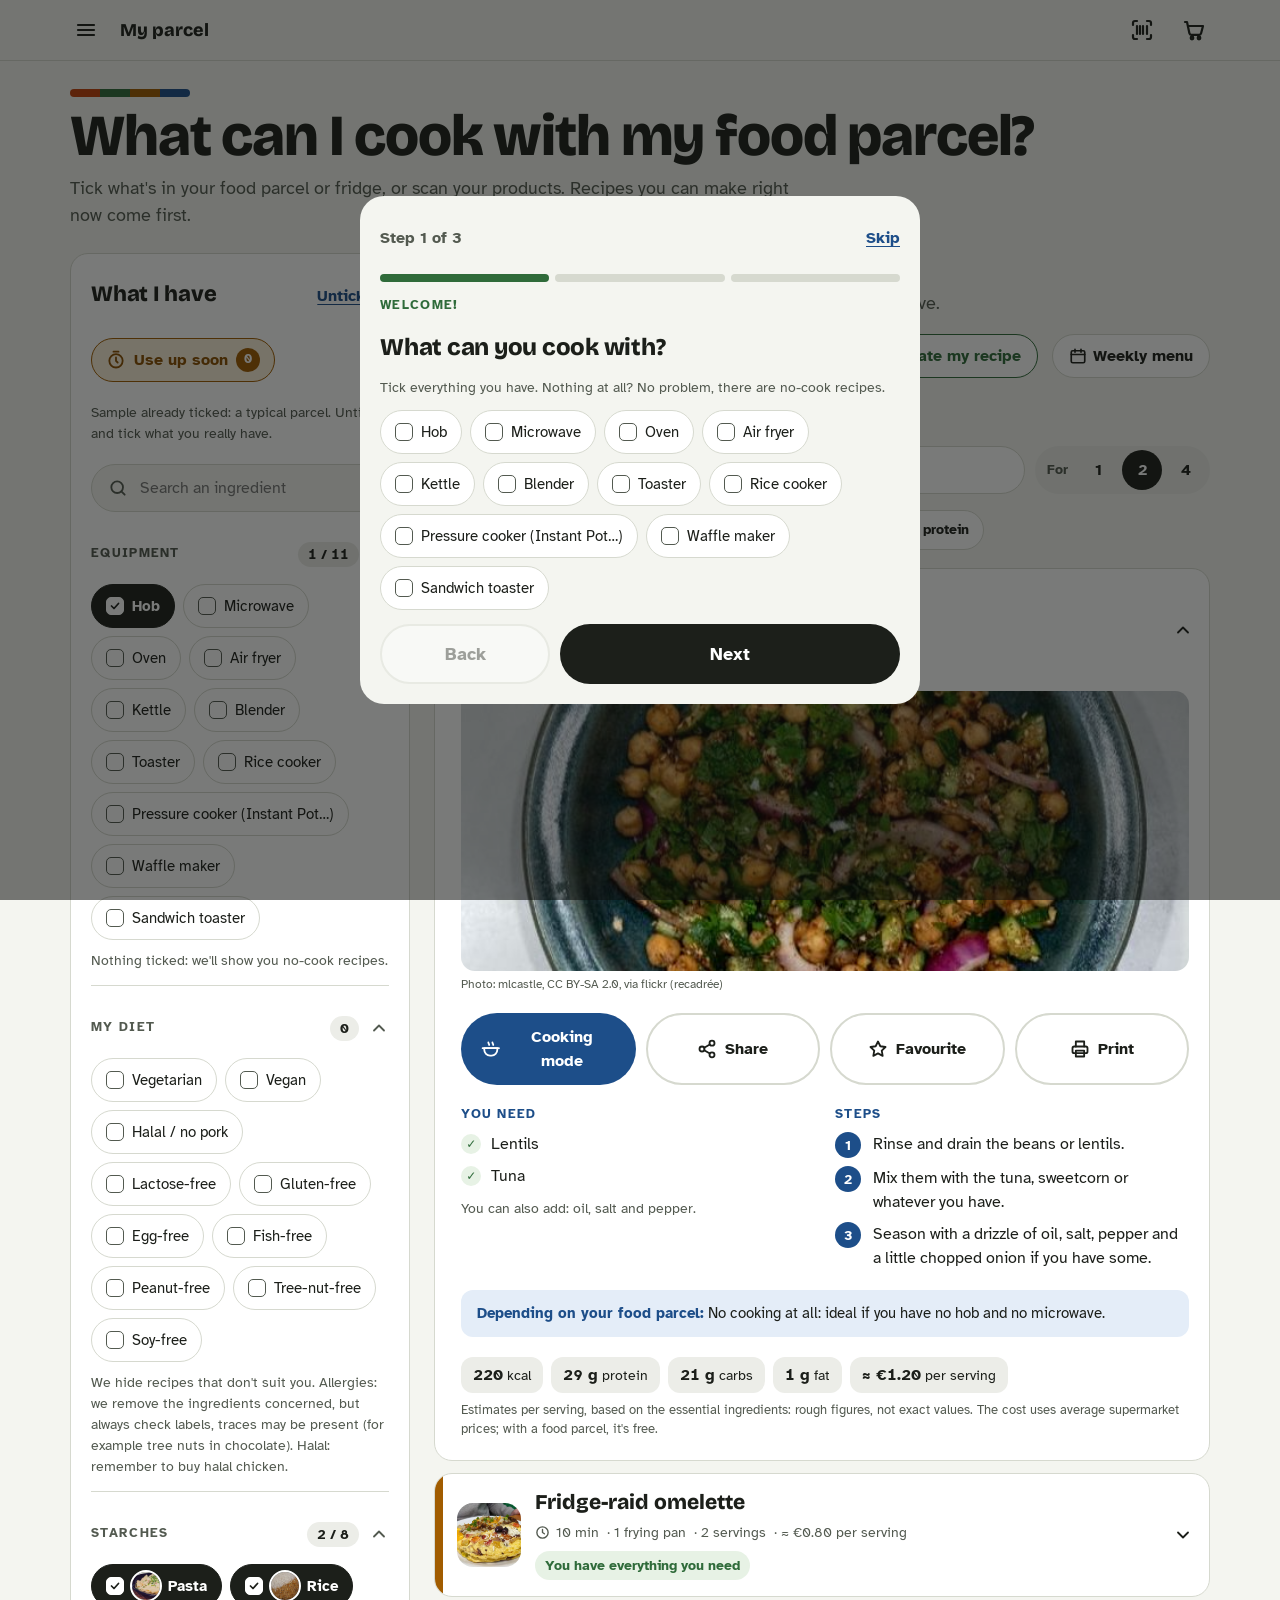
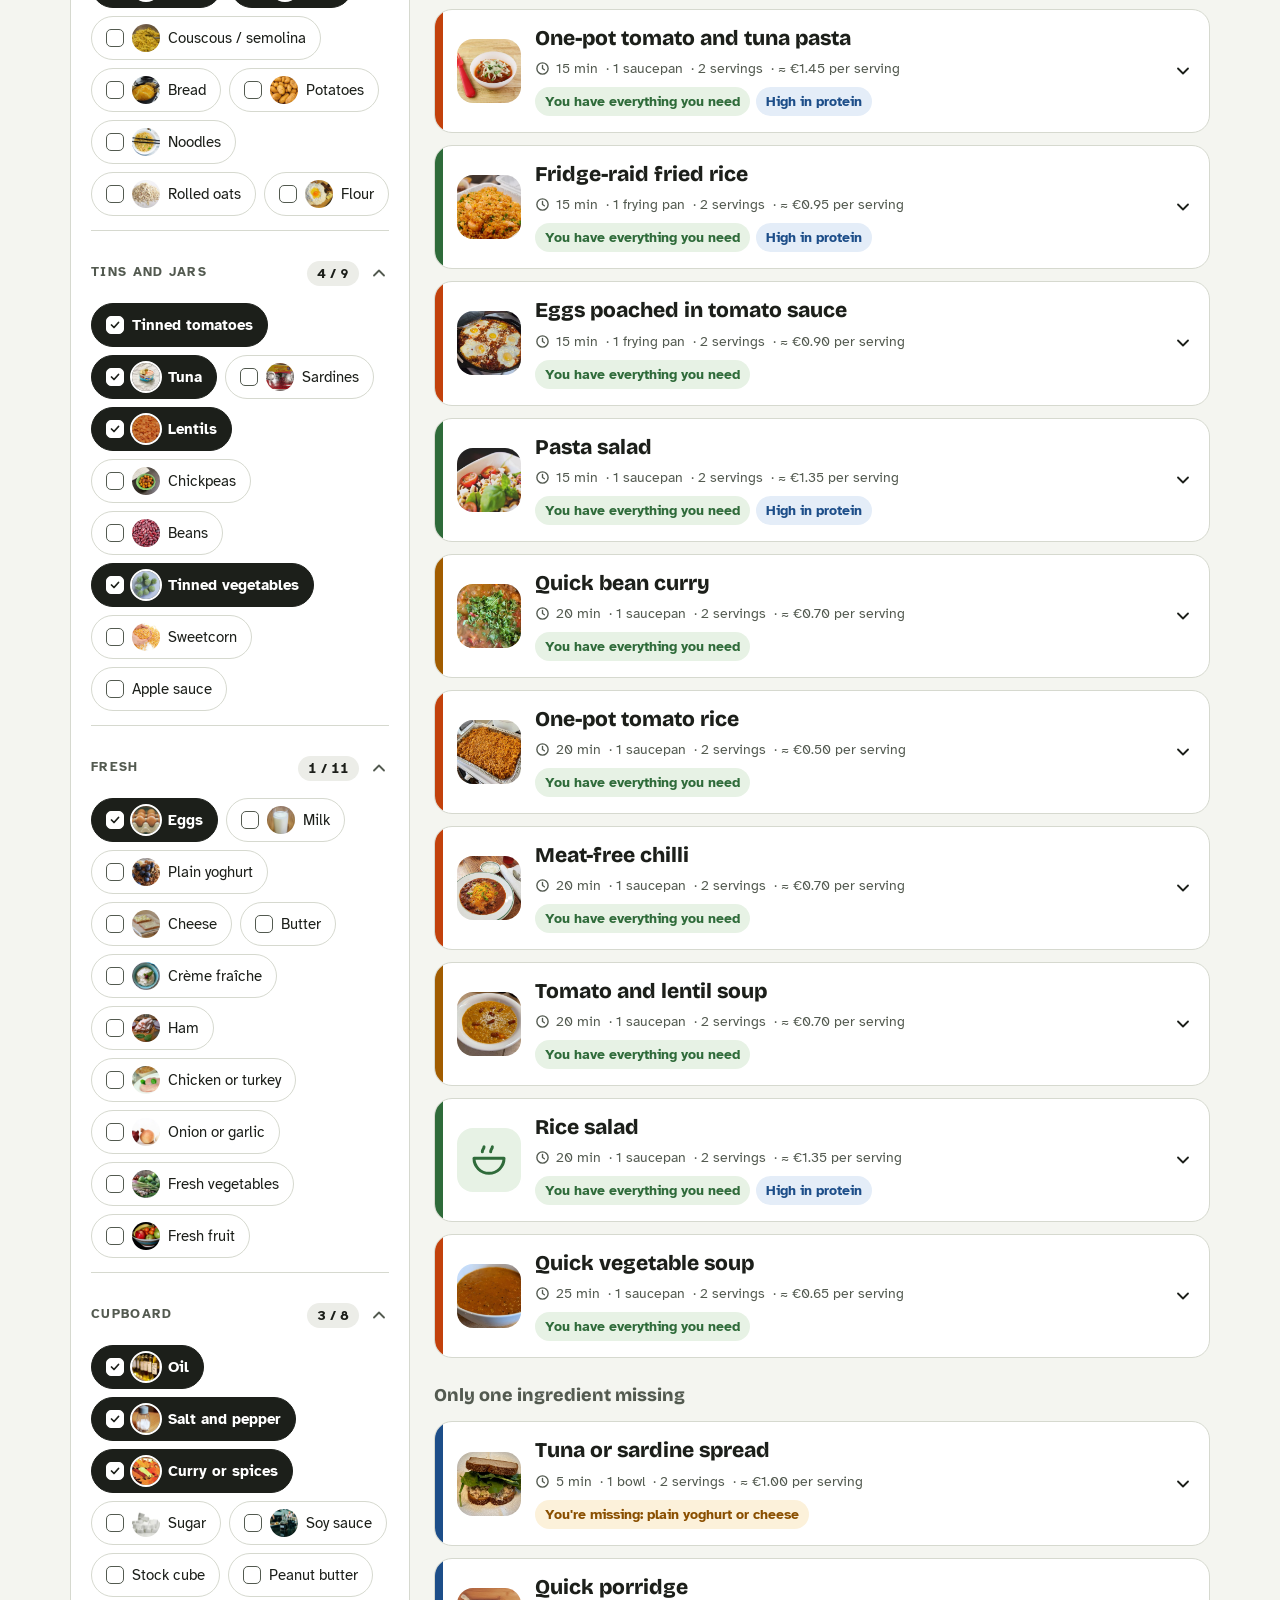
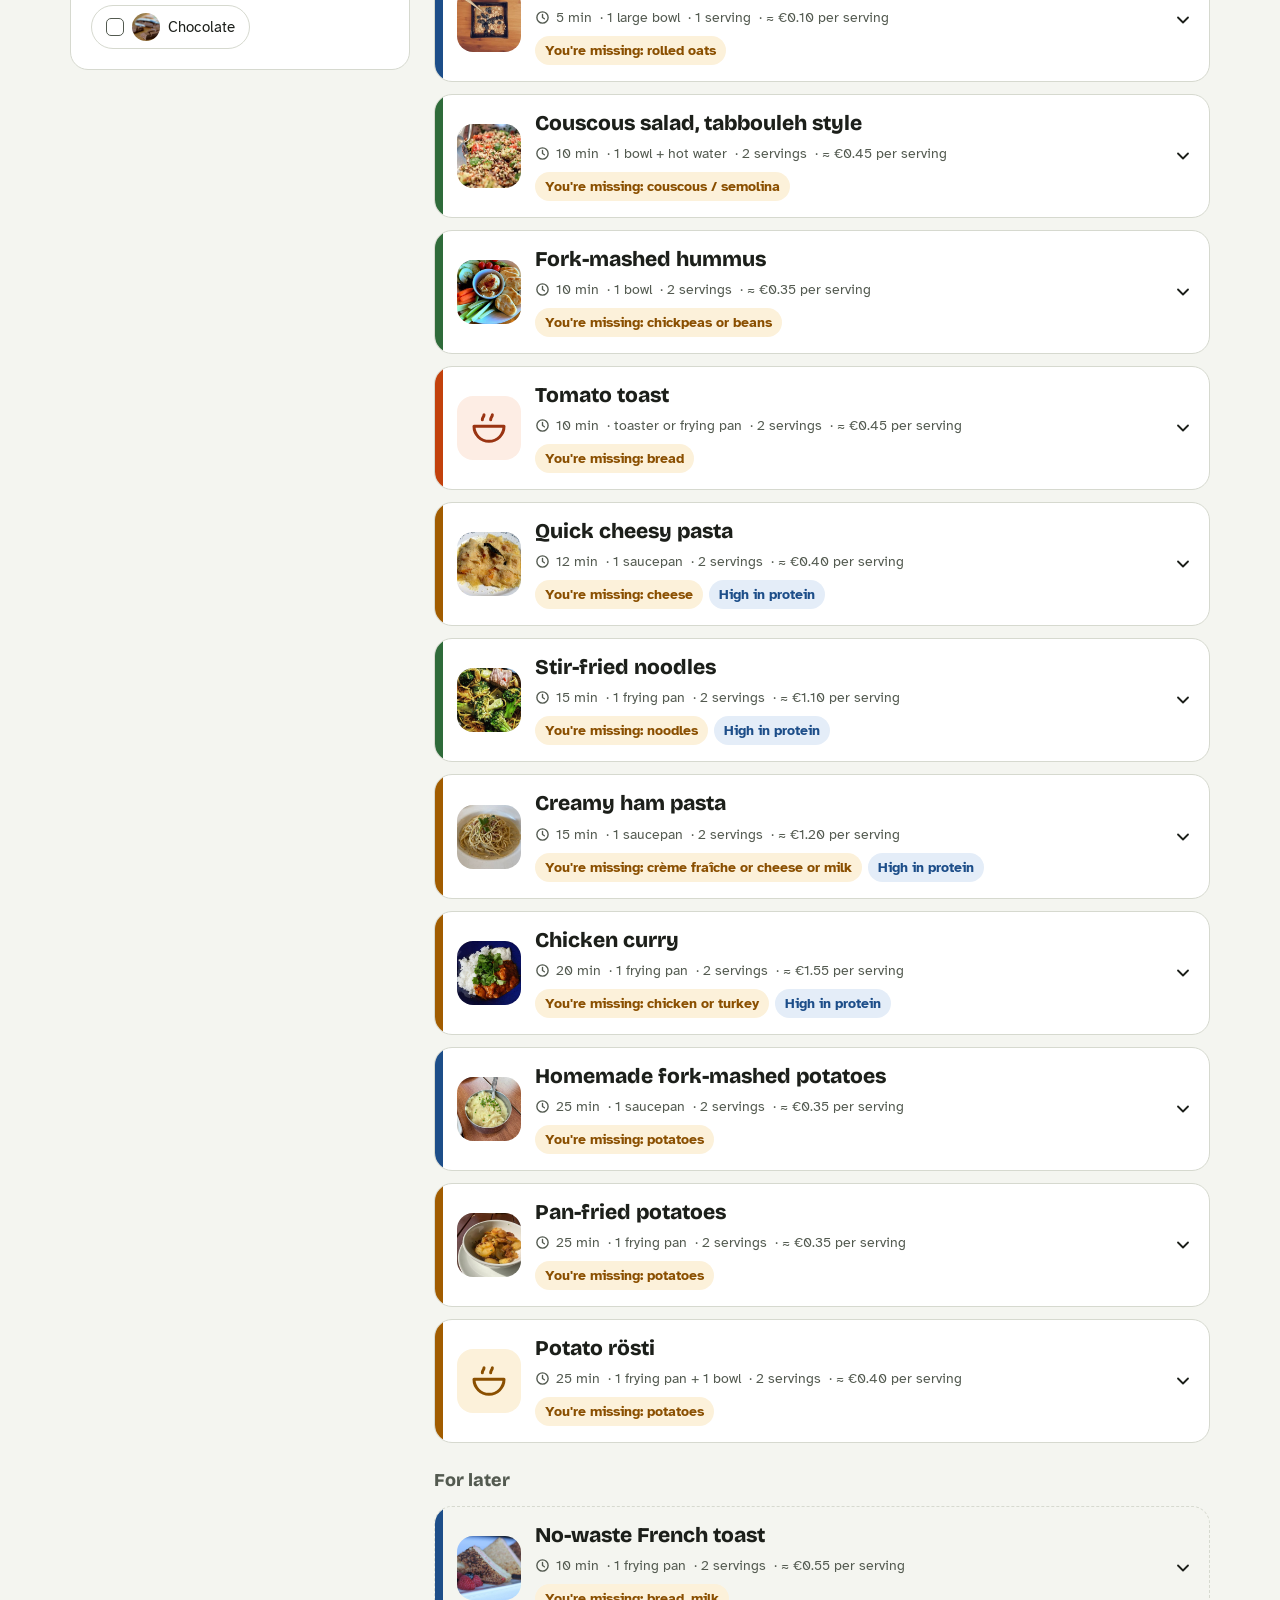
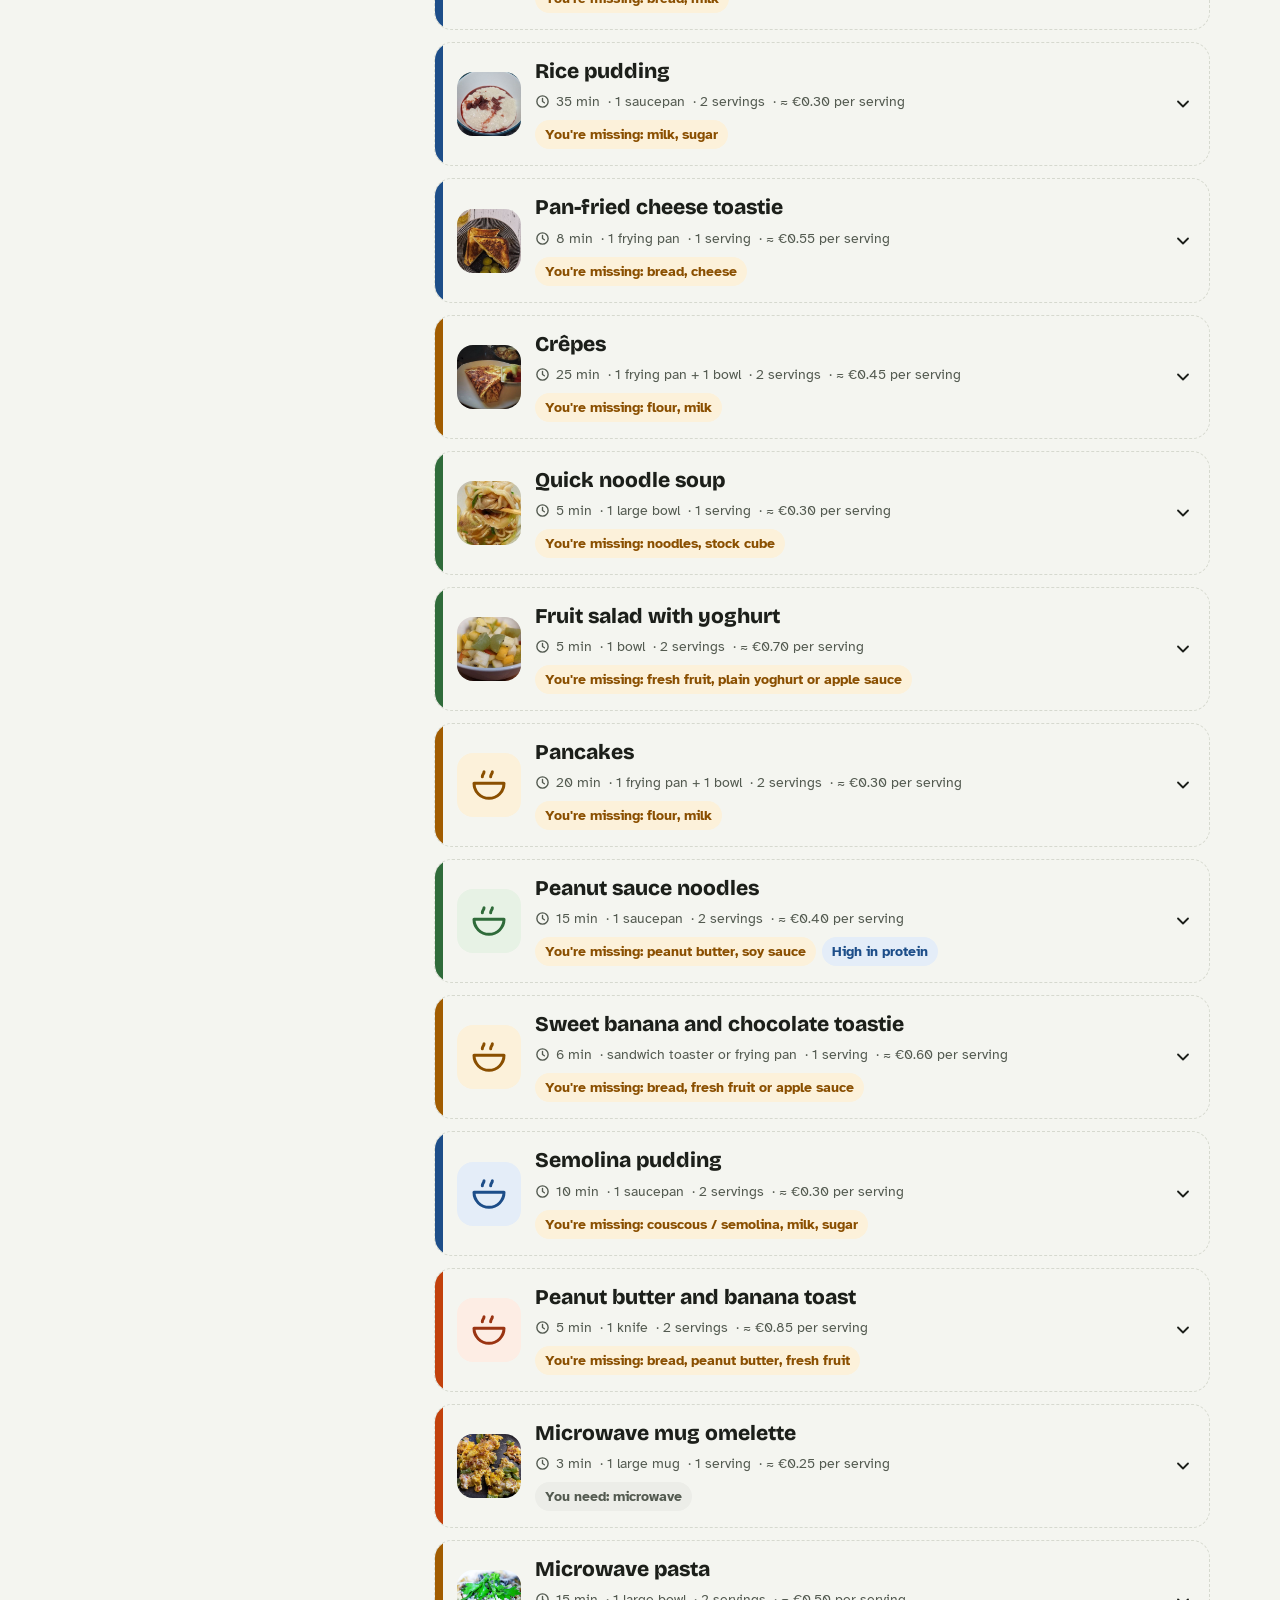
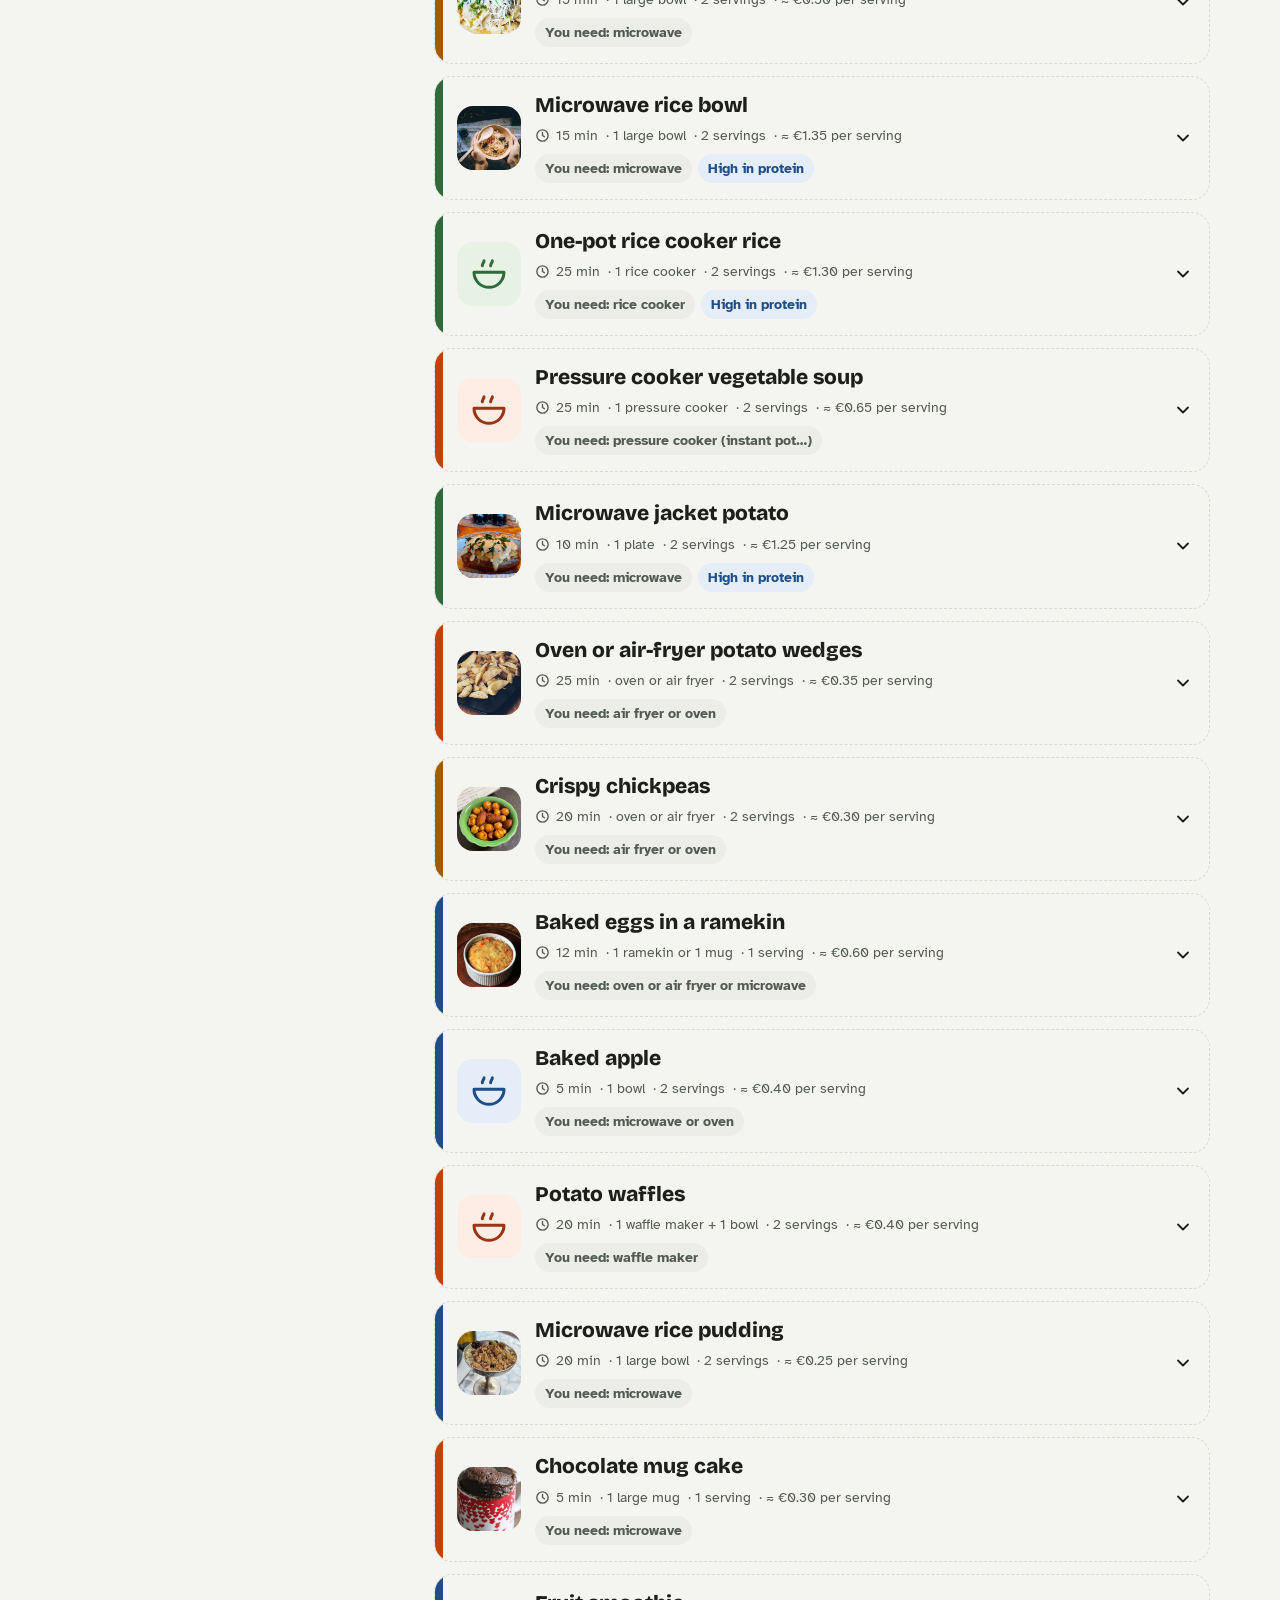
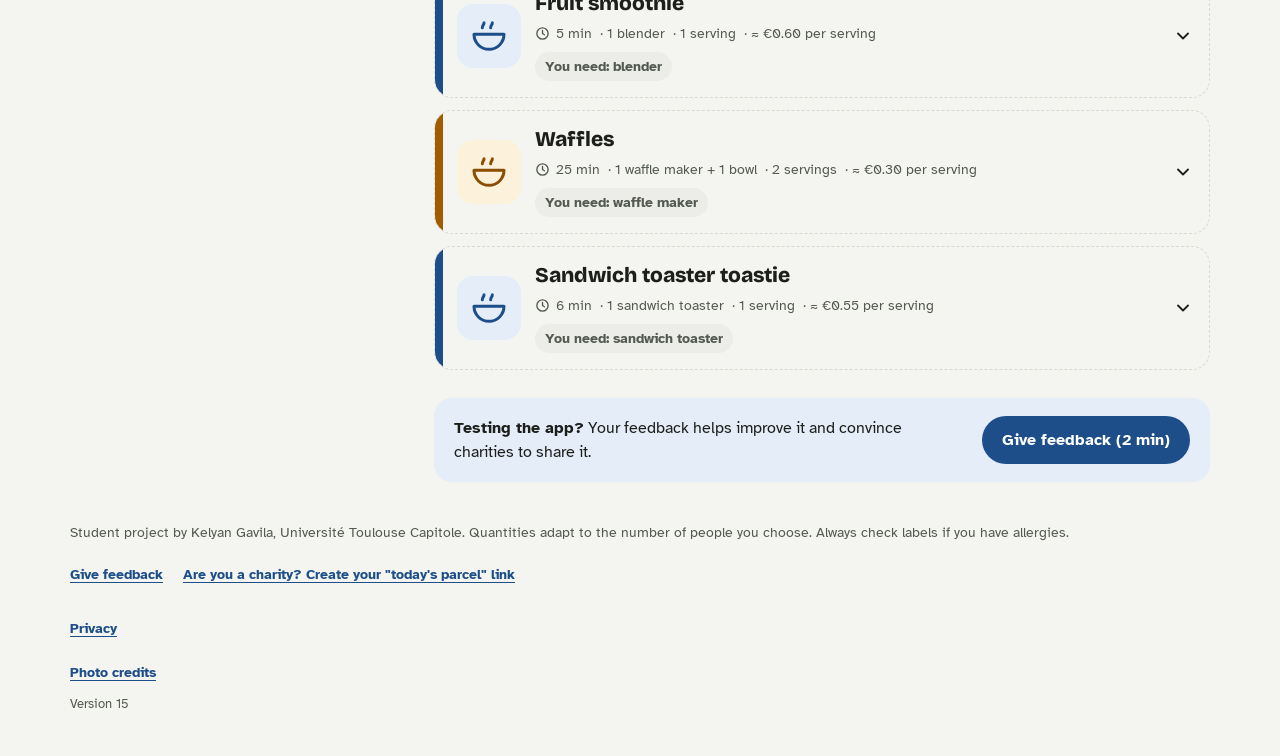
==== commit e4b82695: "Version 15 : l'appli en espagnol Interface et contenu (51 recettes, ingrédients, régimes, conseils) " ====
--- a/index.html
+++ b/index.html
@@ -13,7 +13,7 @@
 <link rel="preconnect" href="https://fonts.googleapis.com">
 <link rel="preconnect" href="https://fonts.gstatic.com" crossorigin>
 <link href="https://fonts.googleapis.com/css2?family=Bricolage+Grotesque:opsz,wght@12..96,600;12..96,800&family=Atkinson+Hyperlegible:wght@400;700&display=swap" rel="stylesheet">
-<link rel="stylesheet" href="style.css?v=14">
+<link rel="stylesheet" href="style.css?v=15">
 </head>
 <body>
 <div class="appbar">
@@ -137,7 +137,7 @@
     <summary>Crédits photos</summary>
     <ul class="credits" id="credits-list"></ul>
   </details>
-  <p class="version">Version 14</p>
+  <p class="version">Version 15</p>
 </footer>
 
 <!-- Menu latéral -->
@@ -173,10 +173,11 @@
       </div>
     </section>
     <section class="drawer-section" aria-labelledby="set-lang">
-      <h3 id="set-lang">Langue · Language</h3>
-      <div class="segmented segmented-2" role="radiogroup" aria-labelledby="set-lang">
+      <h3 id="set-lang">Langue · Language · Idioma</h3>
+      <div class="segmented" role="radiogroup" aria-labelledby="set-lang">
         <input type="radio" name="lang" id="lang-fr" value="fr"><label for="lang-fr">Français</label>
         <input type="radio" name="lang" id="lang-en" value="en"><label for="lang-en">English</label>
+        <input type="radio" name="lang" id="lang-es" value="es"><label for="lang-es">Español</label>
       </div>
     </section>
     <section class="drawer-section" aria-labelledby="set-regime">
@@ -194,7 +195,7 @@
       <button type="button" class="menu-item" data-go="privacy"><svg aria-hidden="true" width="22" height="22" viewBox="0 0 24 24" fill="none" stroke="currentColor" stroke-width="2.2" stroke-linecap="round" stroke-linejoin="round"><rect x="5" y="10" width="14" height="11" rx="2"/><path d="M8 10V7a4 4 0 0 1 8 0v3"/></svg>Confidentialité</button>
       <button type="button" class="menu-item" id="reset-app"><svg aria-hidden="true" width="22" height="22" viewBox="0 0 24 24" fill="none" stroke="currentColor" stroke-width="2.2" stroke-linecap="round" stroke-linejoin="round"><path d="M3 12a9 9 0 1 0 3-6.7L3 8M3 3v5h5"/></svg>Tout remettre à zéro</button>
     </nav>
-    <p class="drawer-foot" id="drawer-version">Version 14</p>
+    <p class="drawer-foot" id="drawer-version">Version 15</p>
   </div>
 </dialog>
 
@@ -365,7 +366,7 @@
 
 <div class="toast" id="toast" role="status" hidden></div>
 
-<script src="config.js?v=14"></script>
-<script src="app.js?v=14"></script>
+<script src="config.js?v=15"></script>
+<script src="app.js?v=15"></script>
 </body>
 </html>
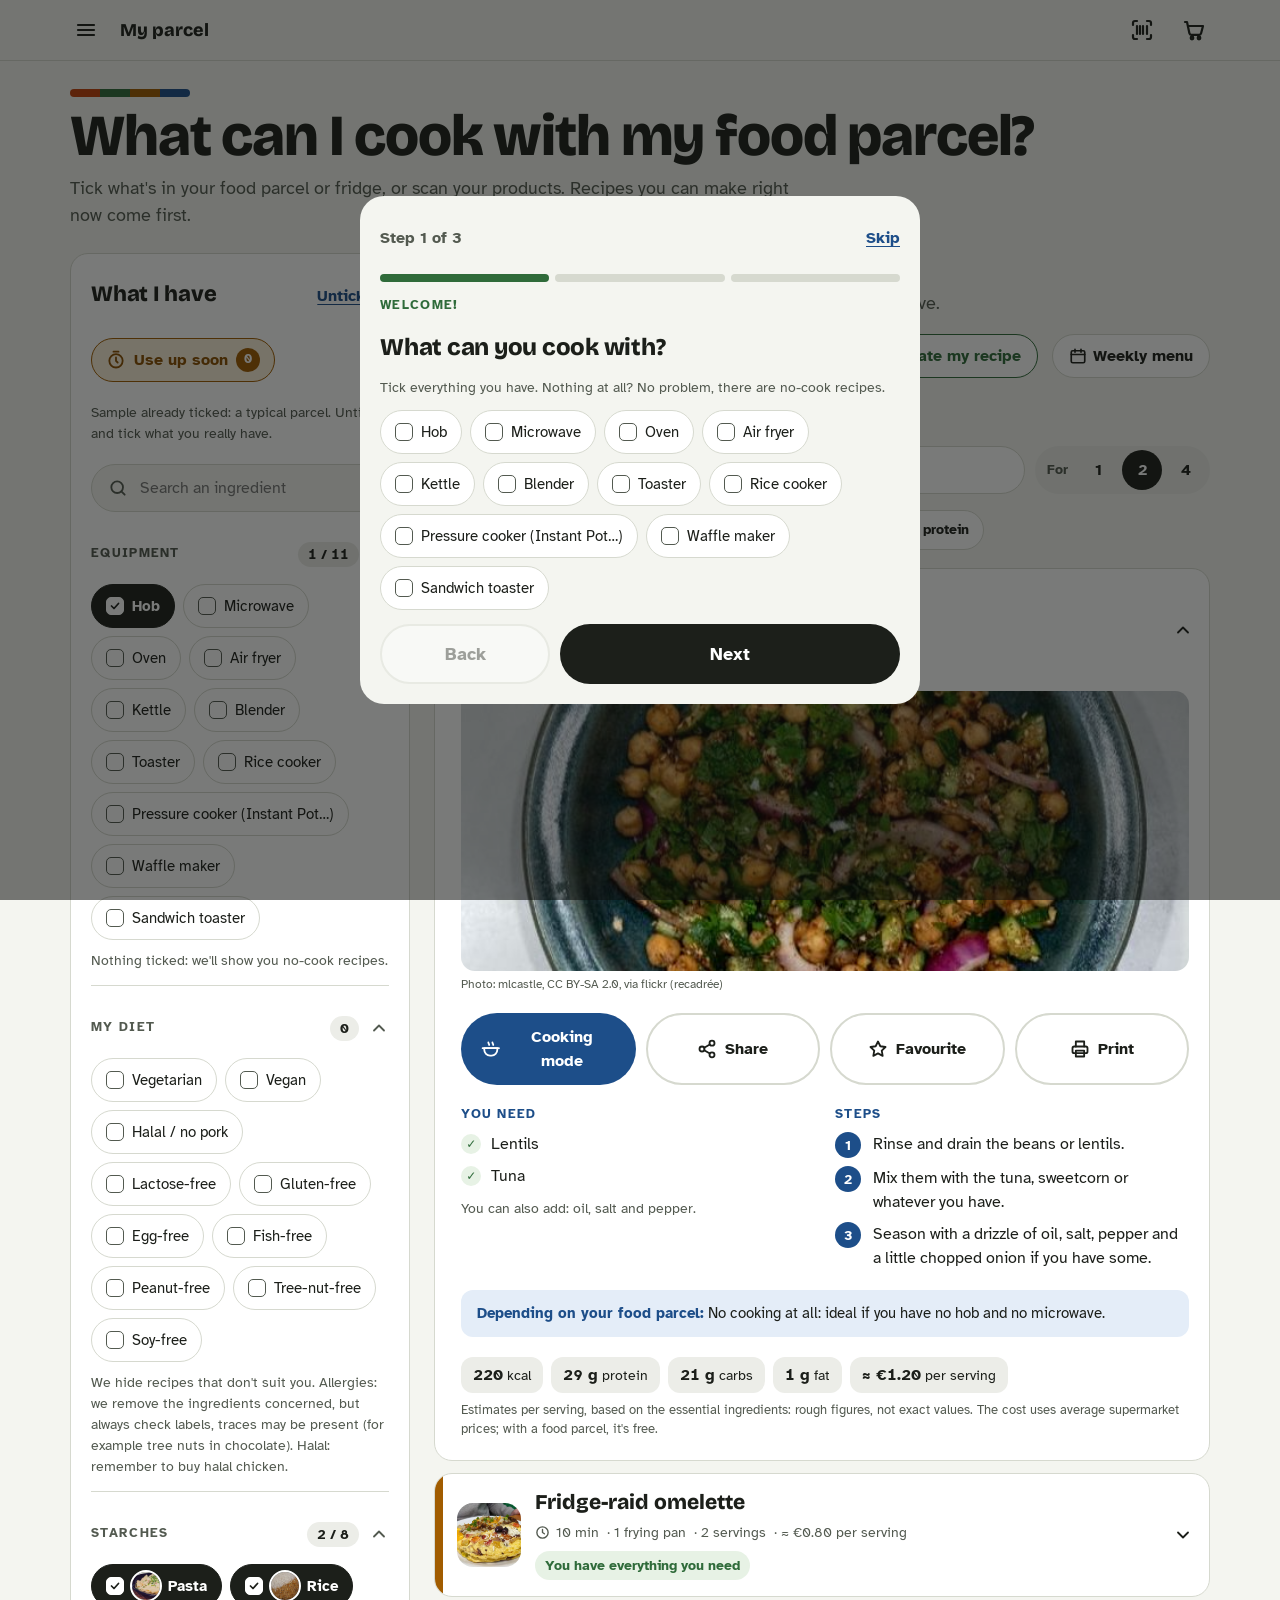
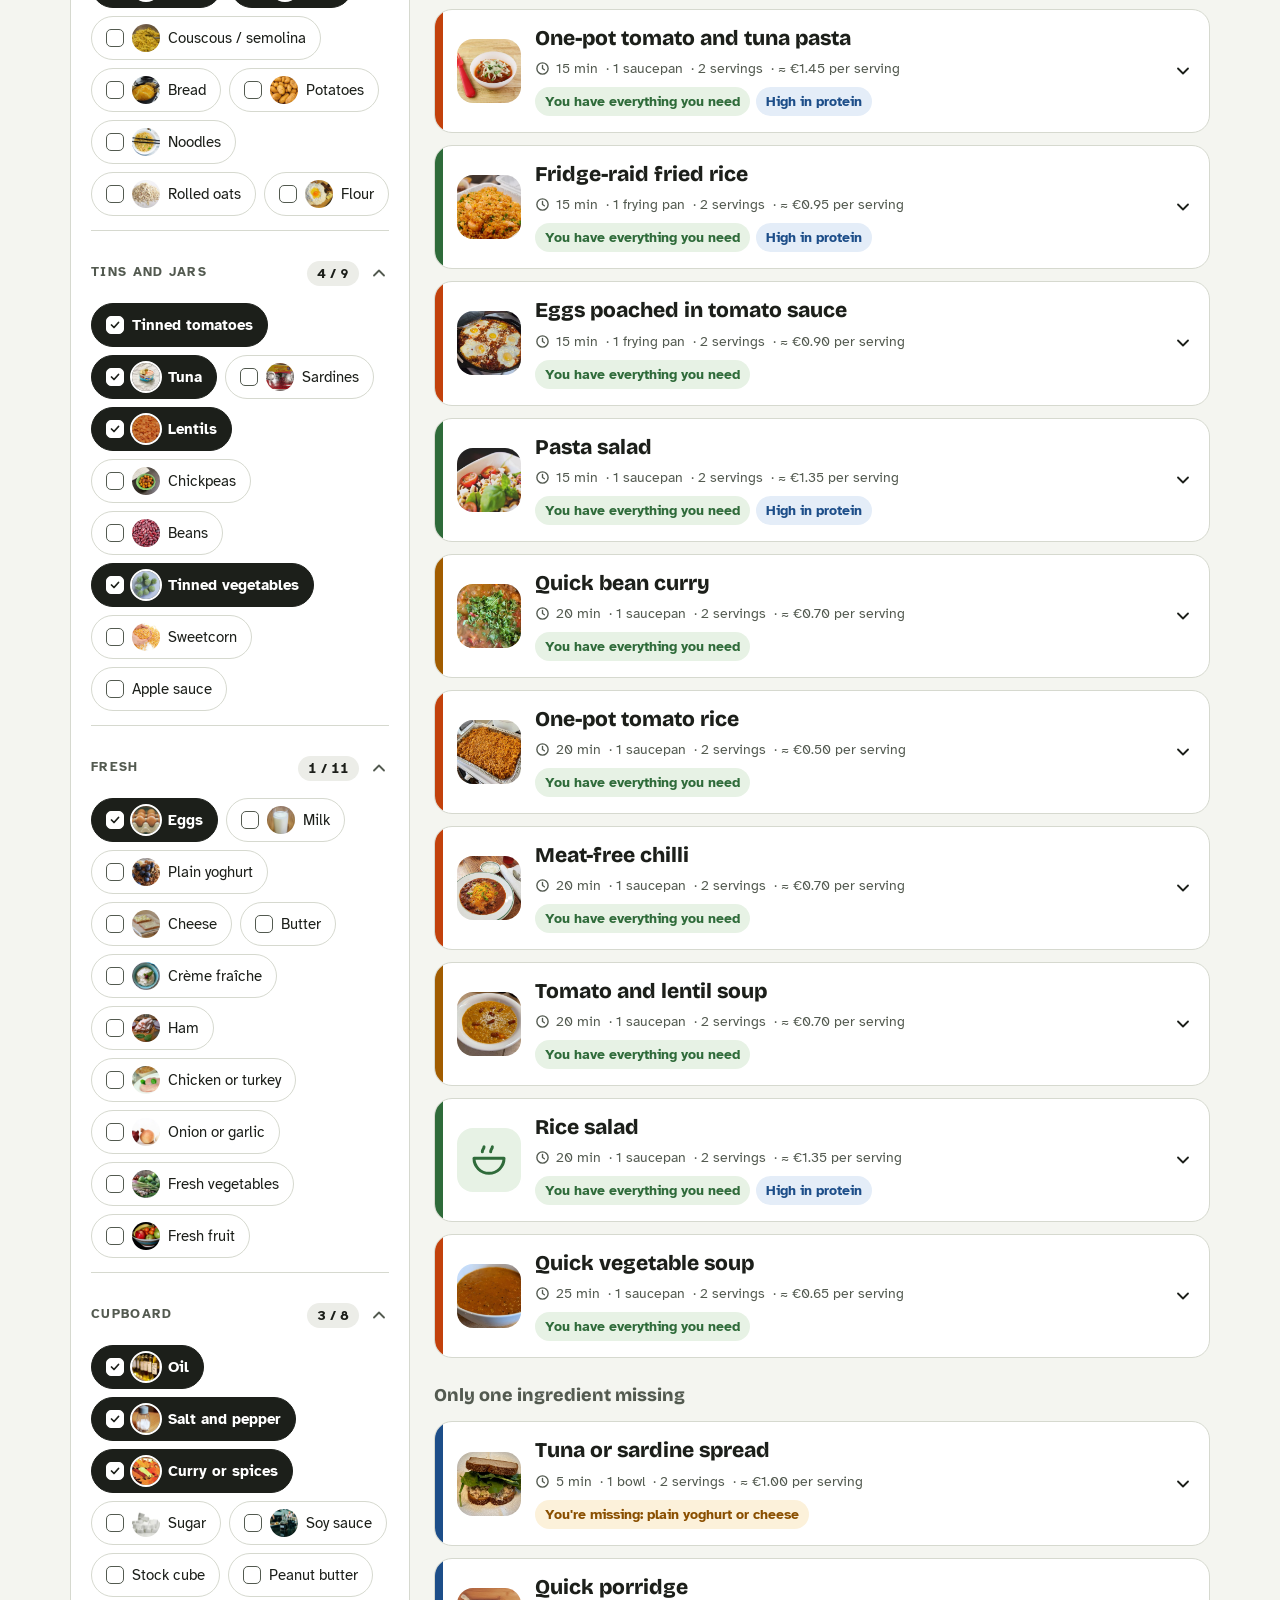
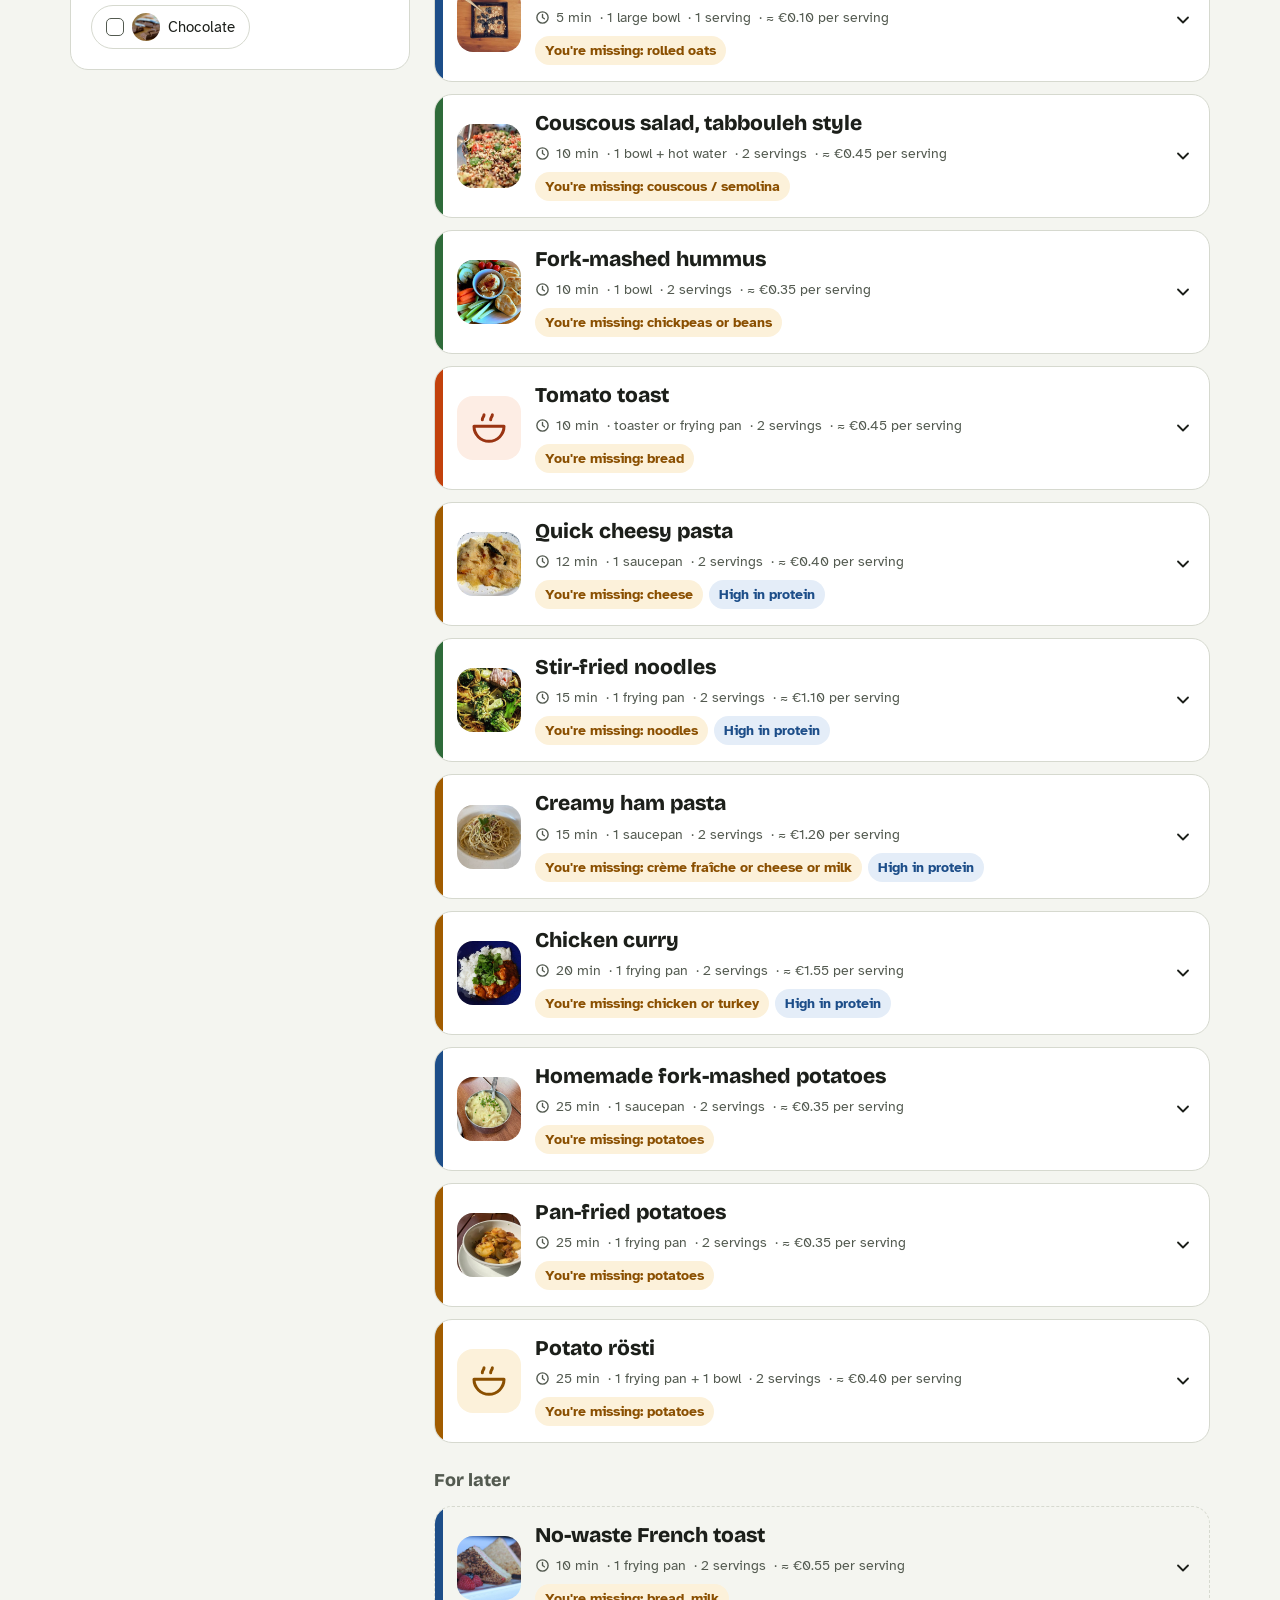
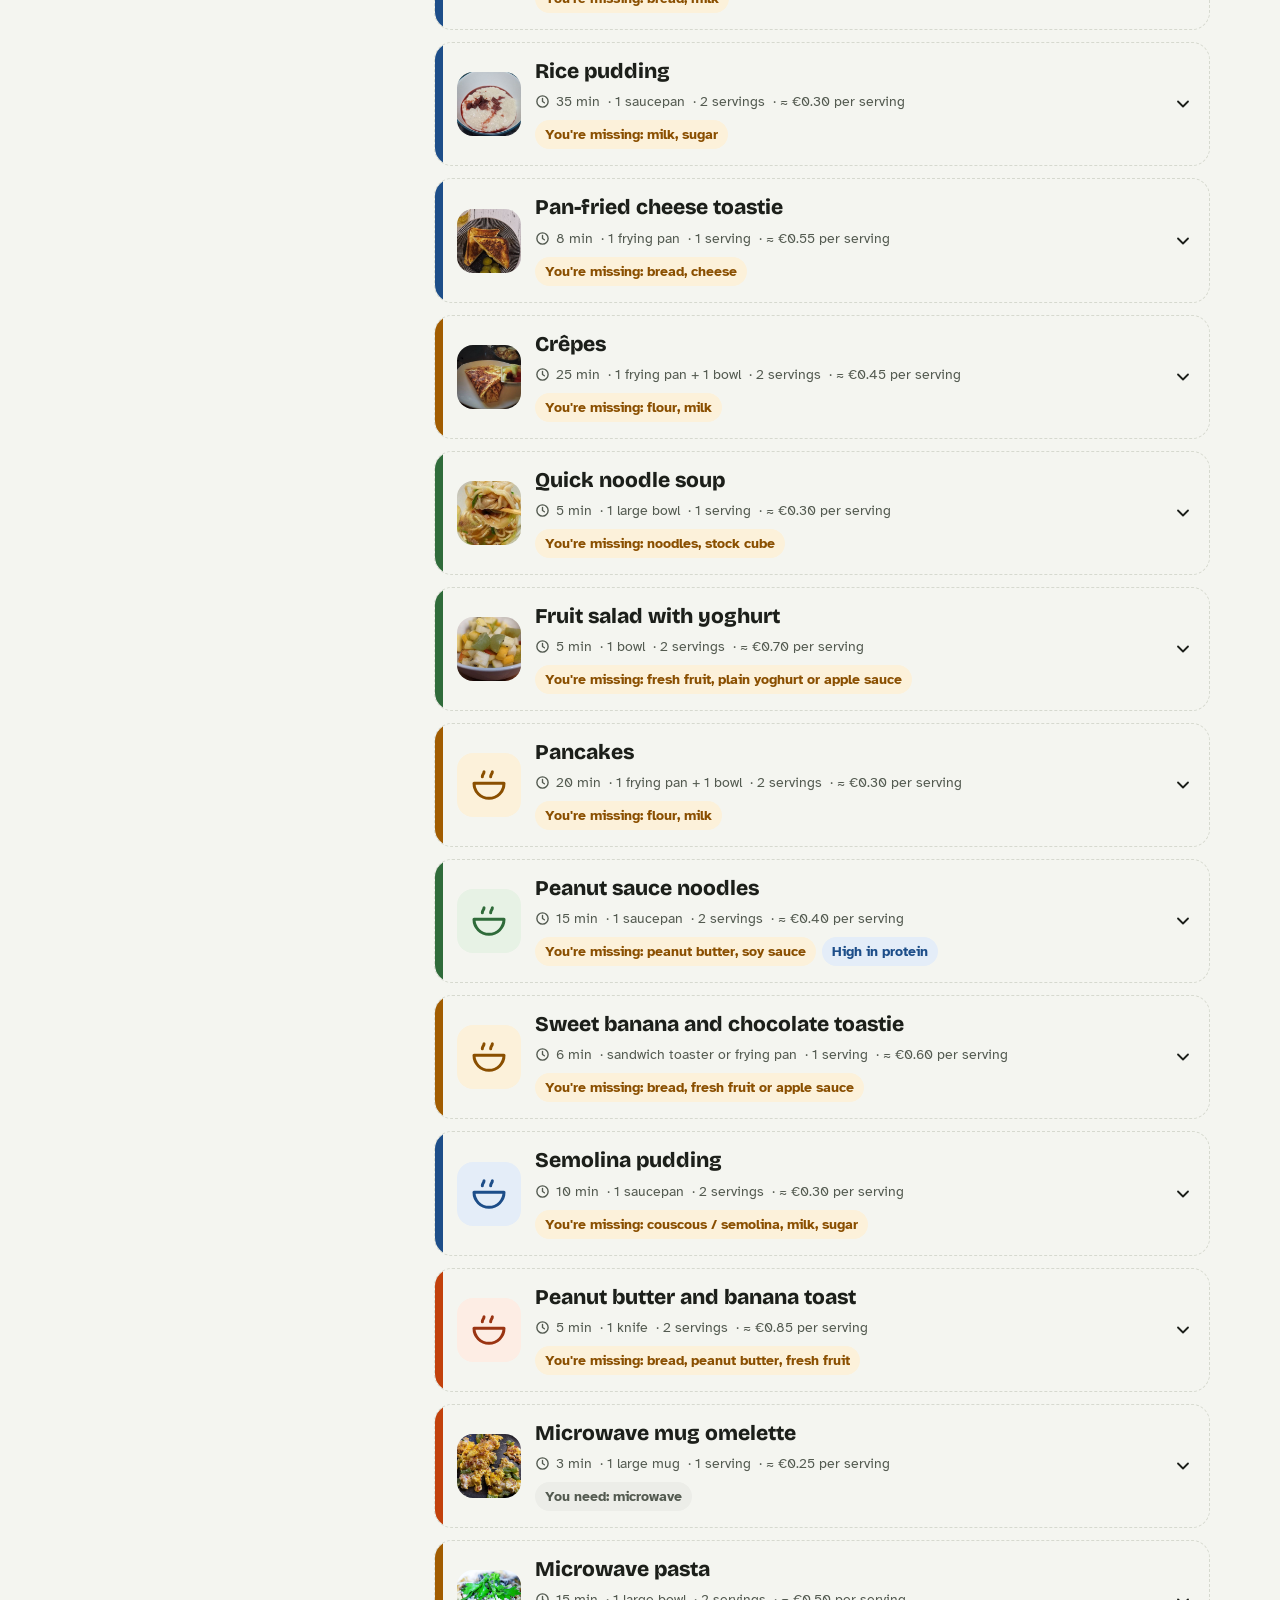
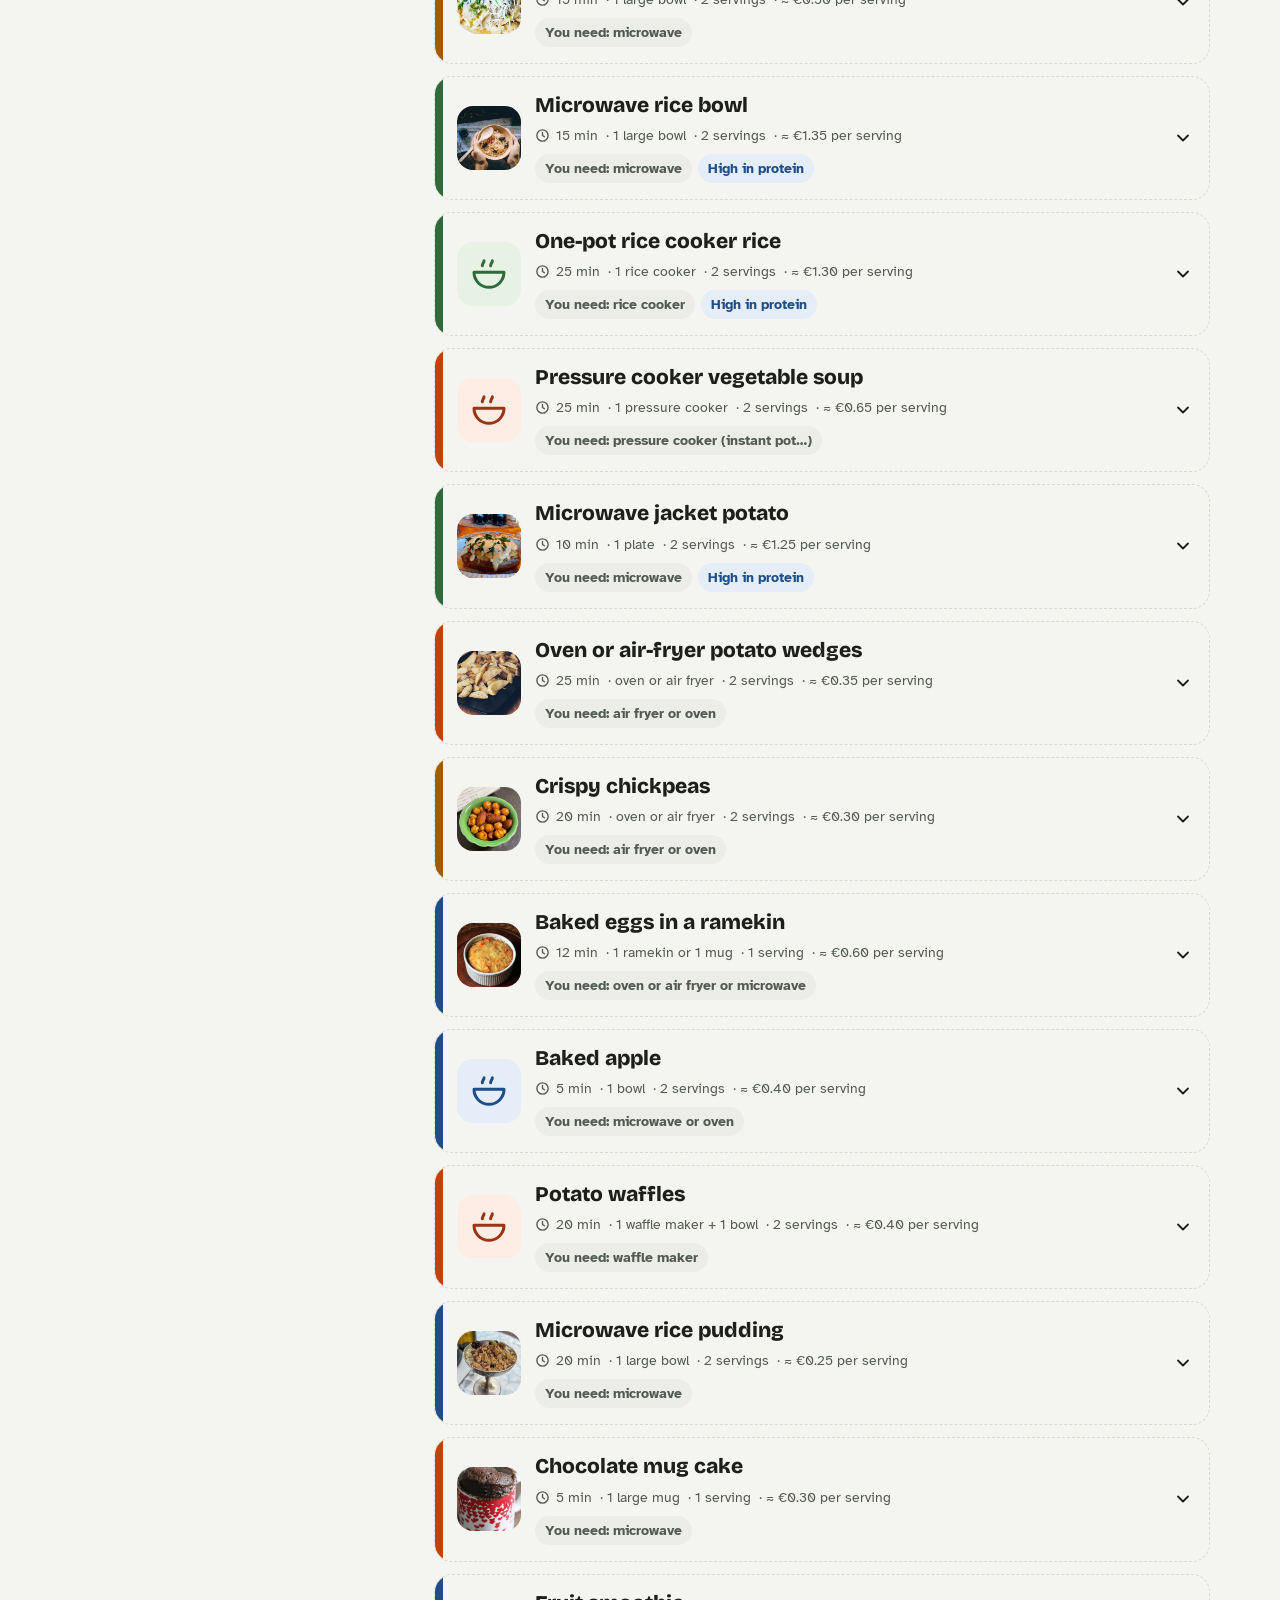
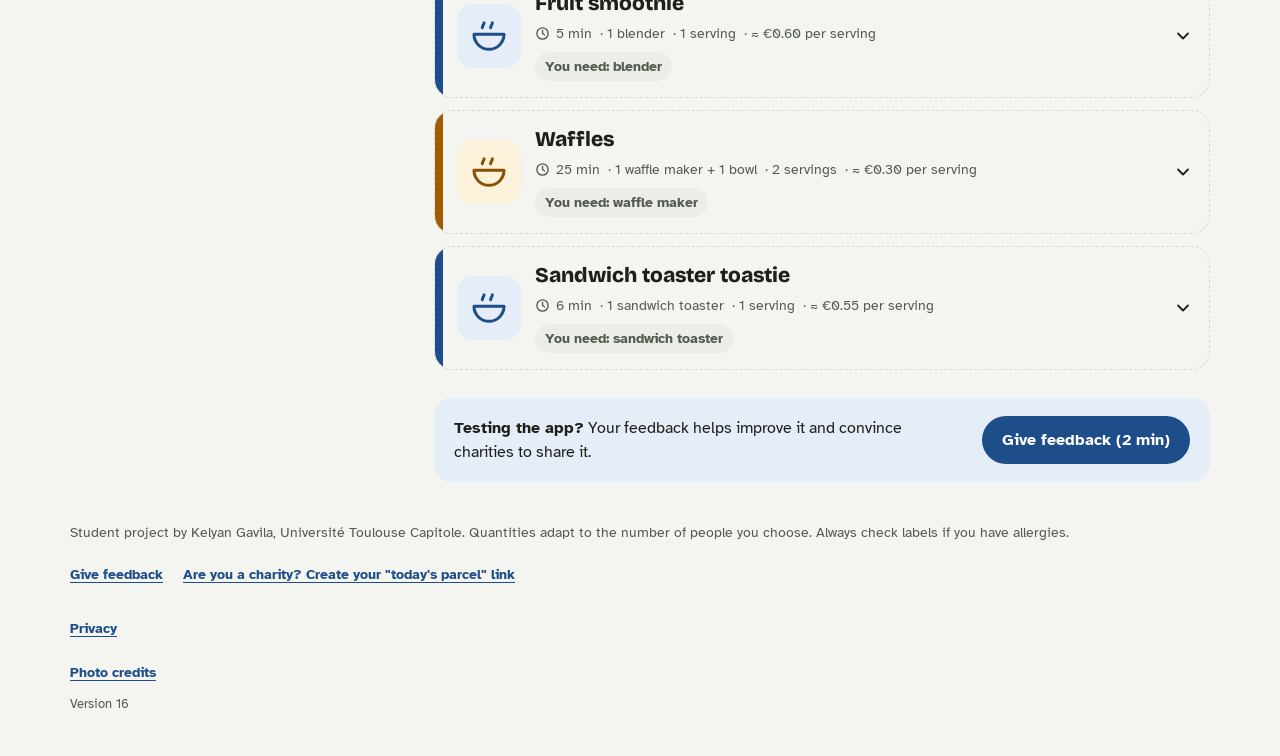
==== commit 9024a112: "Statistiques anonymes GoatCounter activées Co-Authored-By: Claude Opus 5.5 <noreply@anthropic.com> C" ====
--- a/index.html
+++ b/index.html
@@ -13,7 +13,7 @@
 <link rel="preconnect" href="https://fonts.googleapis.com">
 <link rel="preconnect" href="https://fonts.gstatic.com" crossorigin>
 <link href="https://fonts.googleapis.com/css2?family=Bricolage+Grotesque:opsz,wght@12..96,600;12..96,800&family=Atkinson+Hyperlegible:wght@400;700&display=swap" rel="stylesheet">
-<link rel="stylesheet" href="style.css?v=15">
+<link rel="stylesheet" href="style.css?v=16">
 </head>
 <body>
 <div class="appbar">
@@ -137,7 +137,7 @@
     <summary>Crédits photos</summary>
     <ul class="credits" id="credits-list"></ul>
   </details>
-  <p class="version">Version 15</p>
+  <p class="version">Version 16</p>
 </footer>
 
 <!-- Menu latéral -->
@@ -195,7 +195,7 @@
       <button type="button" class="menu-item" data-go="privacy"><svg aria-hidden="true" width="22" height="22" viewBox="0 0 24 24" fill="none" stroke="currentColor" stroke-width="2.2" stroke-linecap="round" stroke-linejoin="round"><rect x="5" y="10" width="14" height="11" rx="2"/><path d="M8 10V7a4 4 0 0 1 8 0v3"/></svg>Confidentialité</button>
       <button type="button" class="menu-item" id="reset-app"><svg aria-hidden="true" width="22" height="22" viewBox="0 0 24 24" fill="none" stroke="currentColor" stroke-width="2.2" stroke-linecap="round" stroke-linejoin="round"><path d="M3 12a9 9 0 1 0 3-6.7L3 8M3 3v5h5"/></svg>Tout remettre à zéro</button>
     </nav>
-    <p class="drawer-foot" id="drawer-version">Version 15</p>
+    <p class="drawer-foot" id="drawer-version">Version 16</p>
   </div>
 </dialog>
 
@@ -366,7 +366,7 @@
 
 <div class="toast" id="toast" role="status" hidden></div>
 
-<script src="config.js?v=15"></script>
-<script src="app.js?v=15"></script>
+<script src="config.js?v=16"></script>
+<script src="app.js?v=16"></script>
 </body>
 </html>
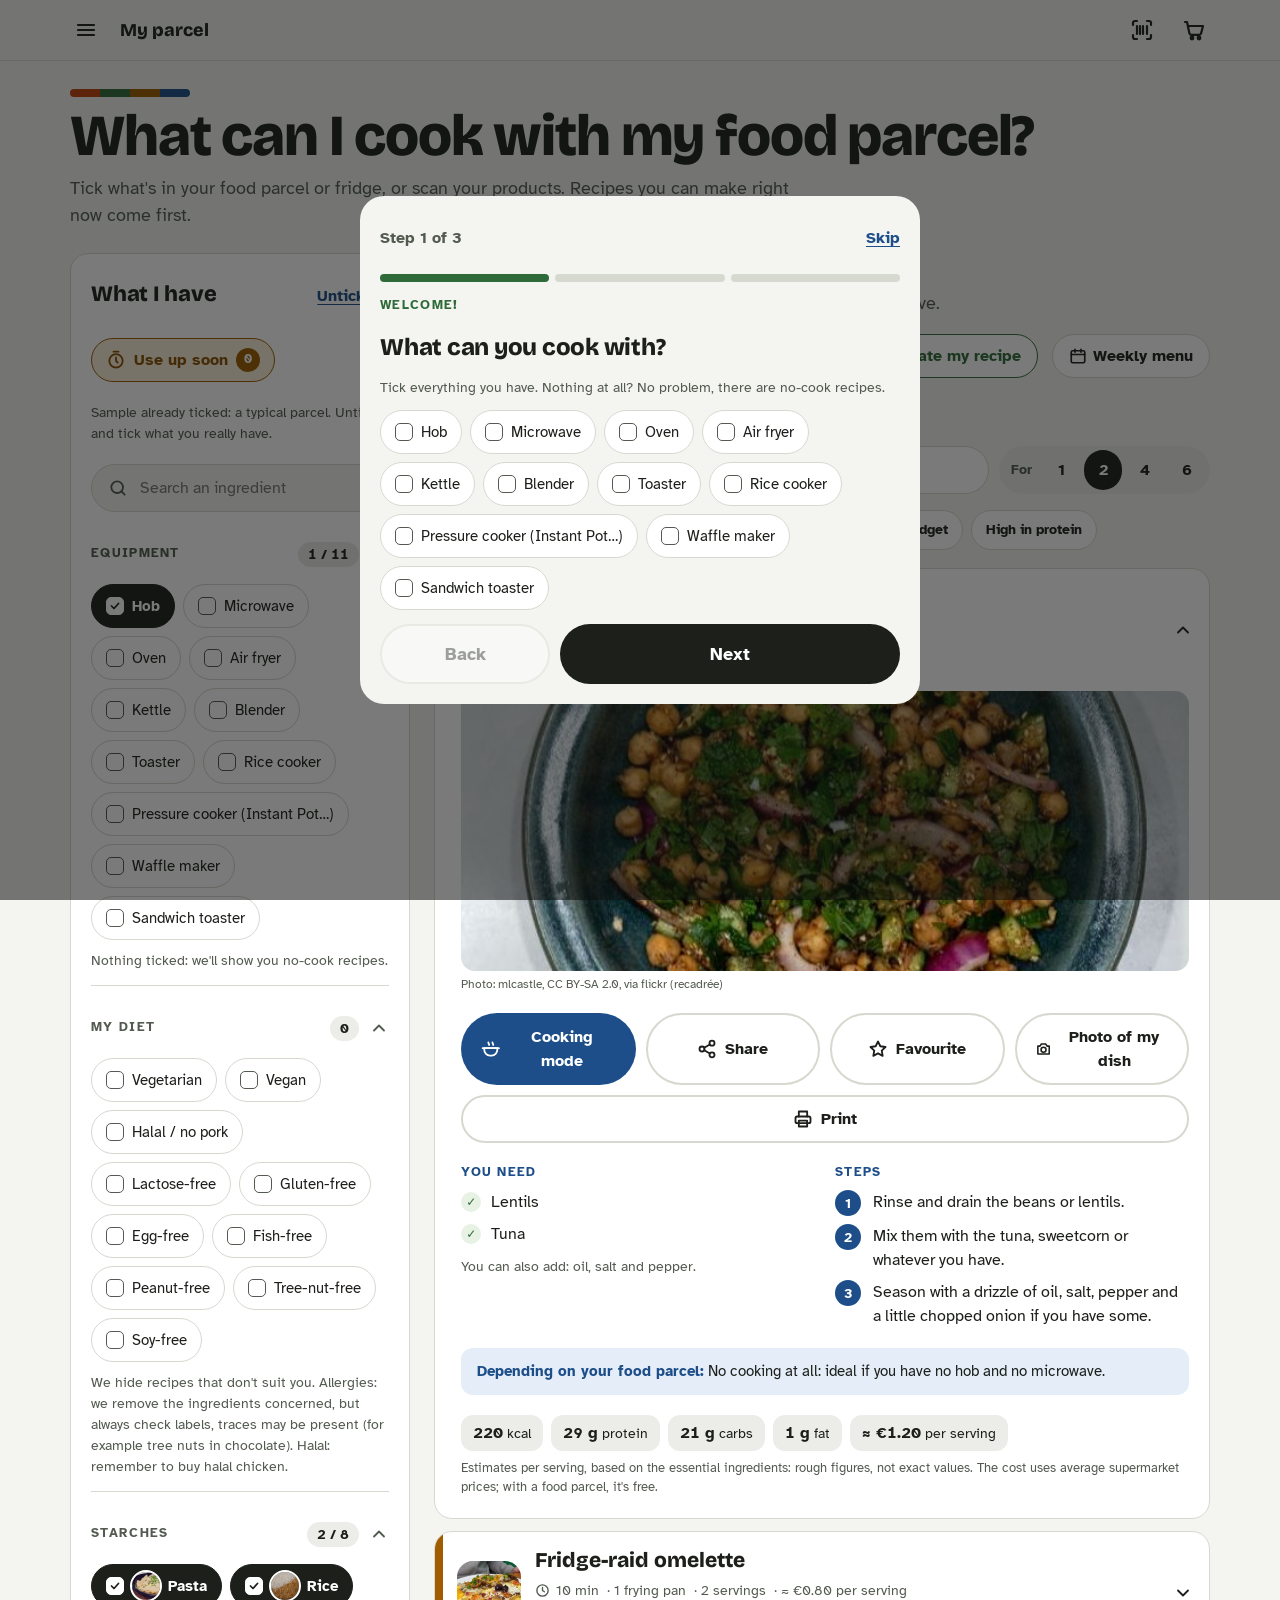
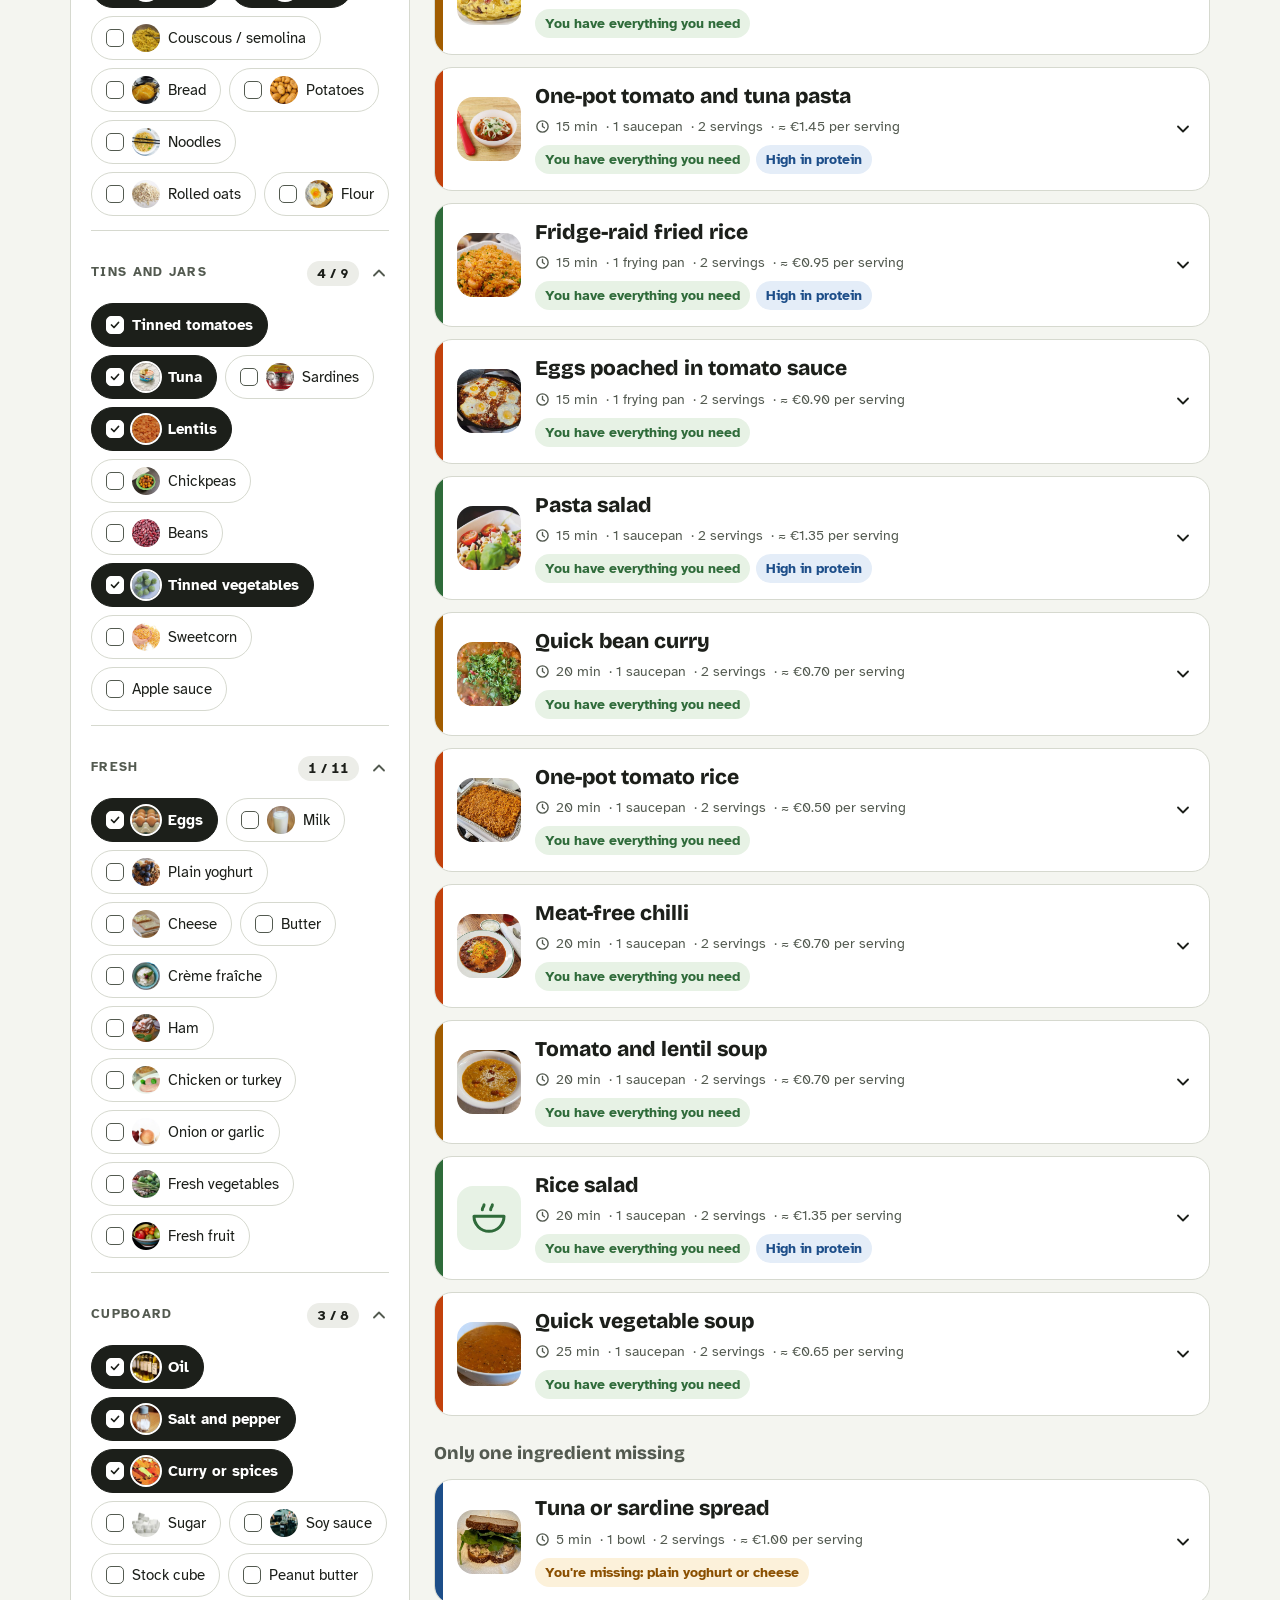
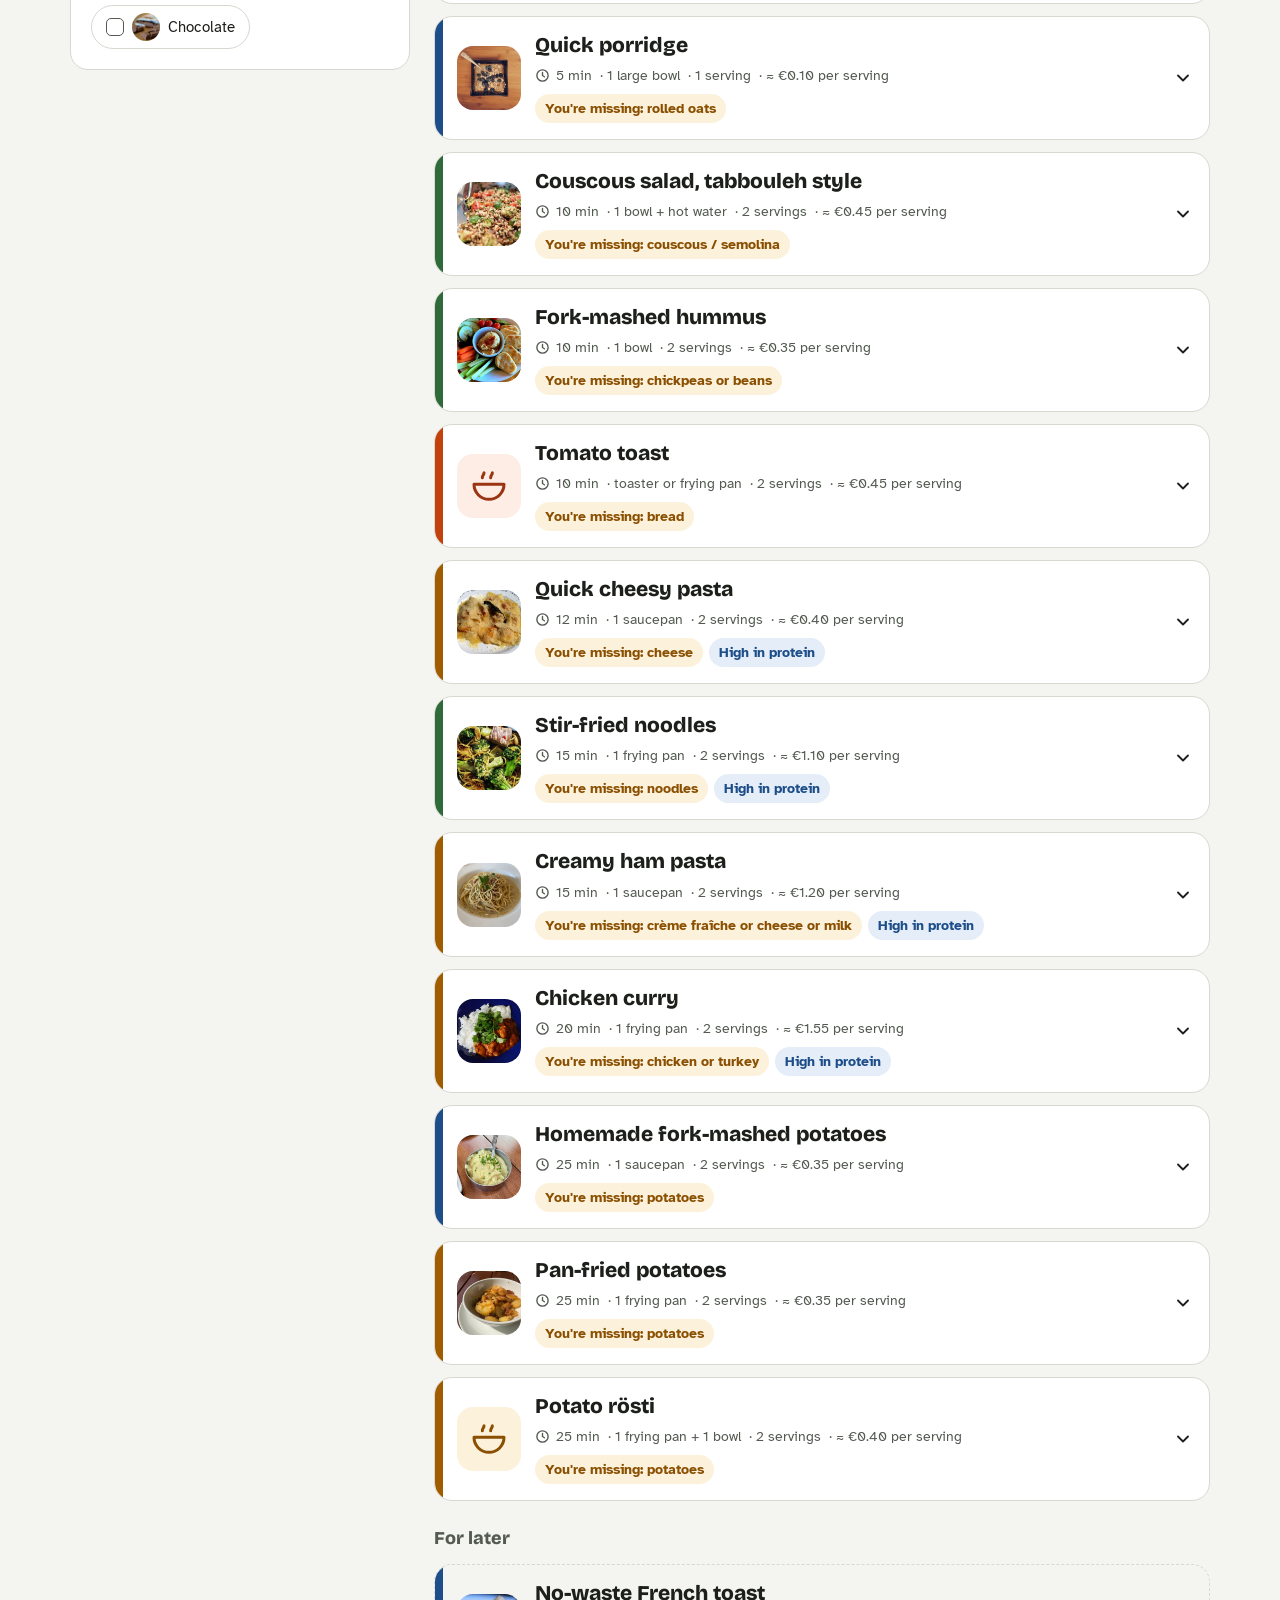
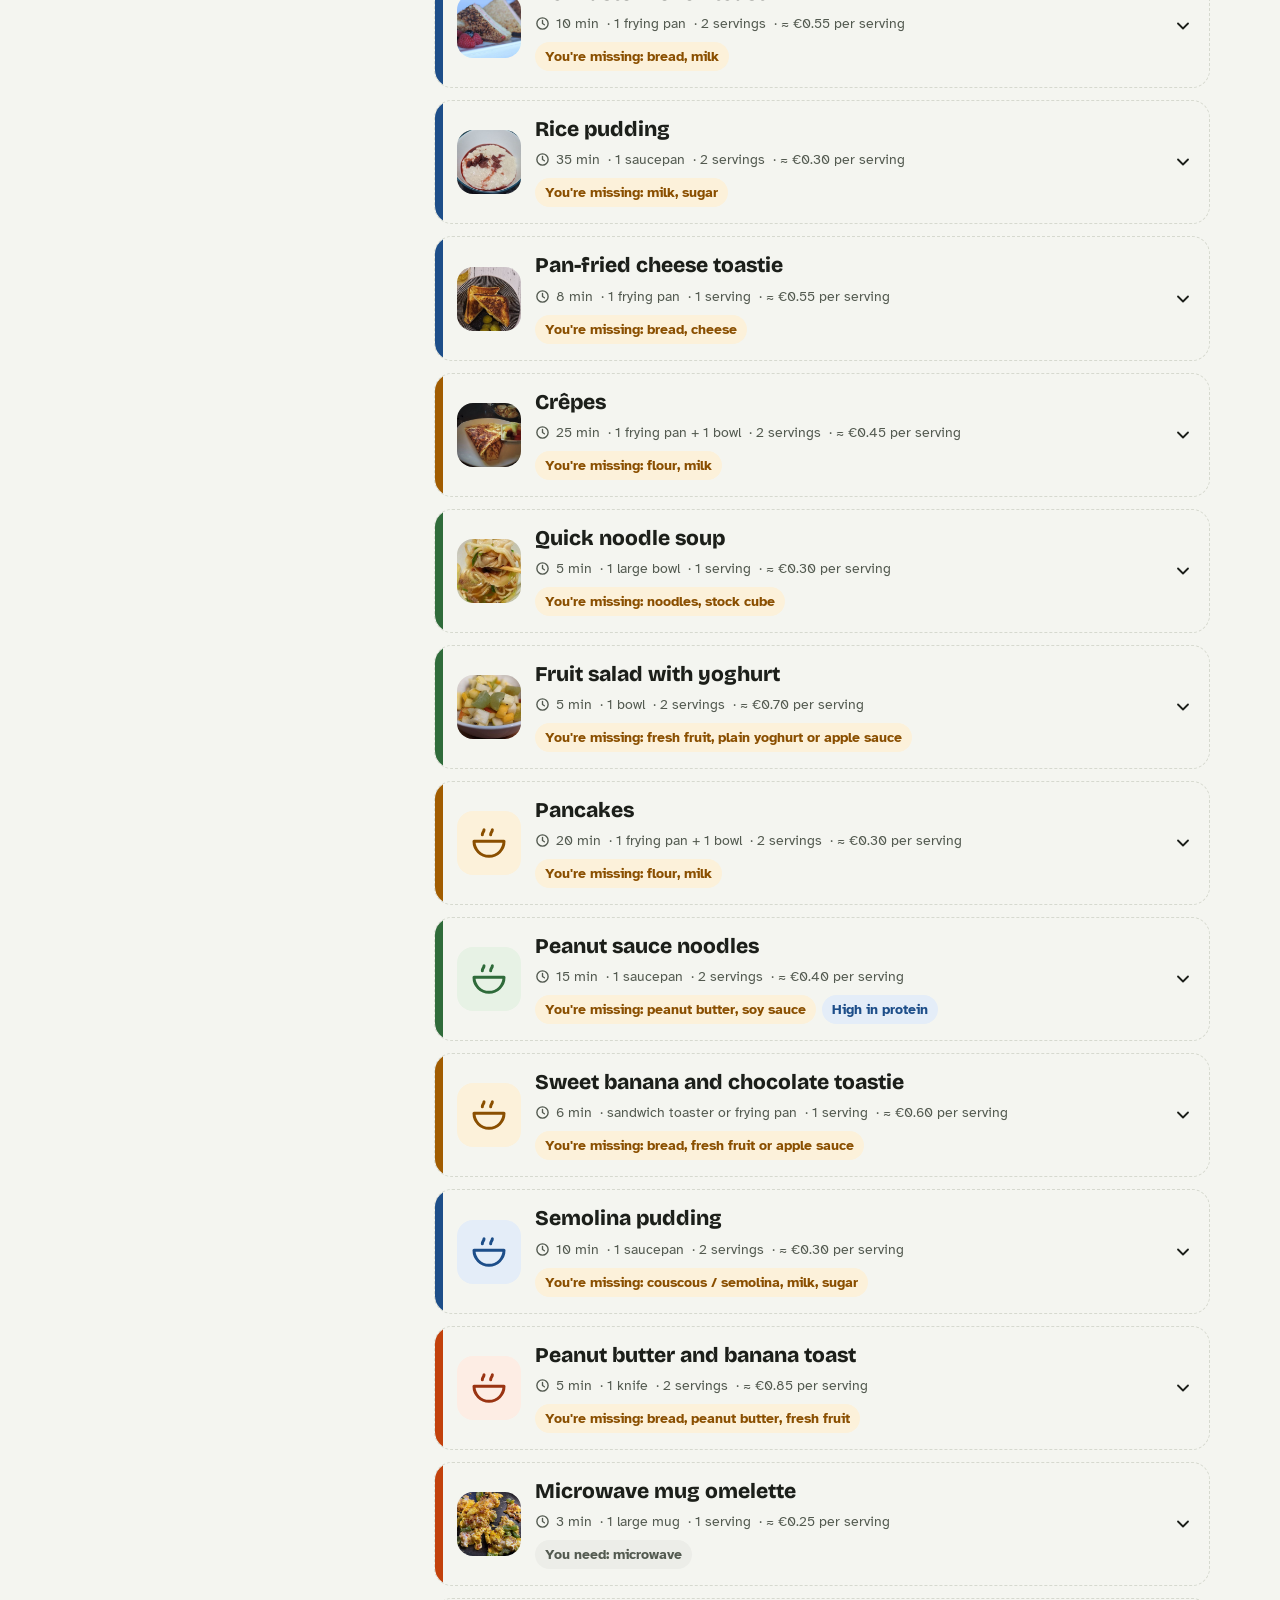
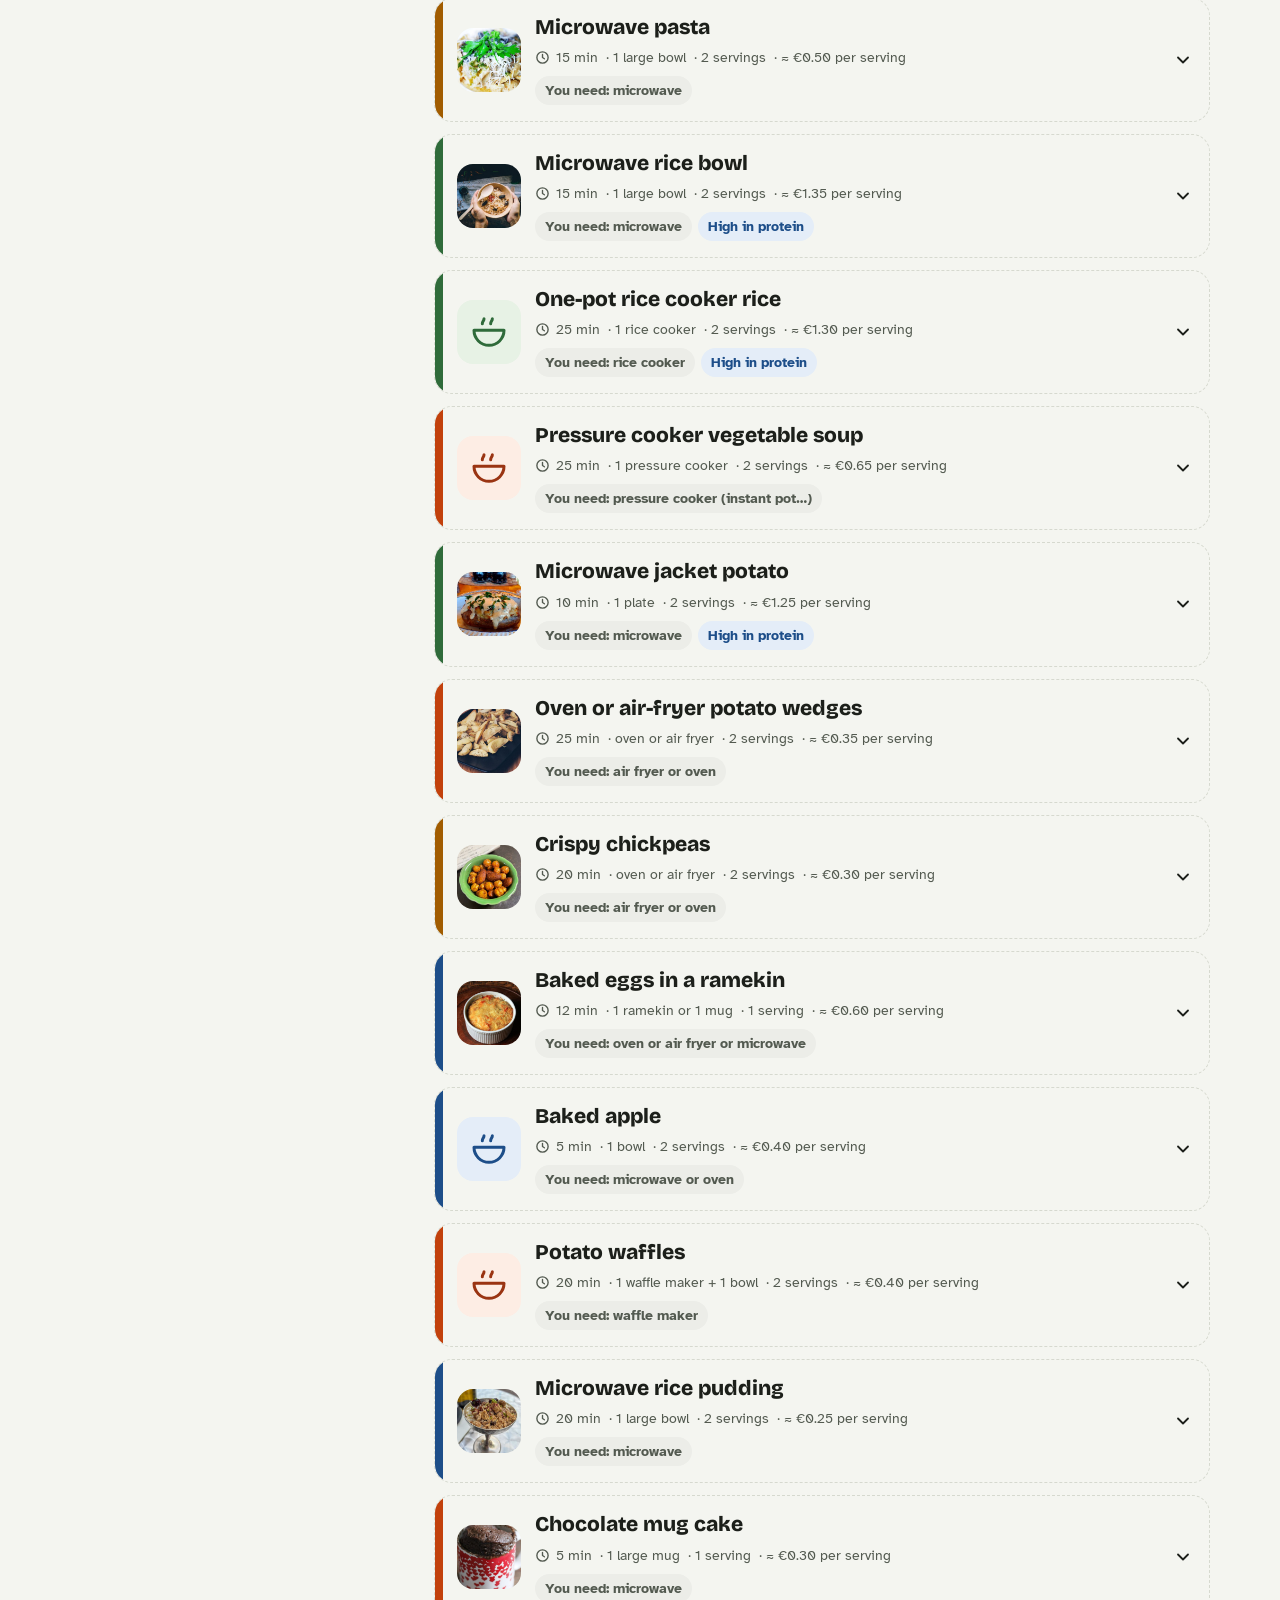
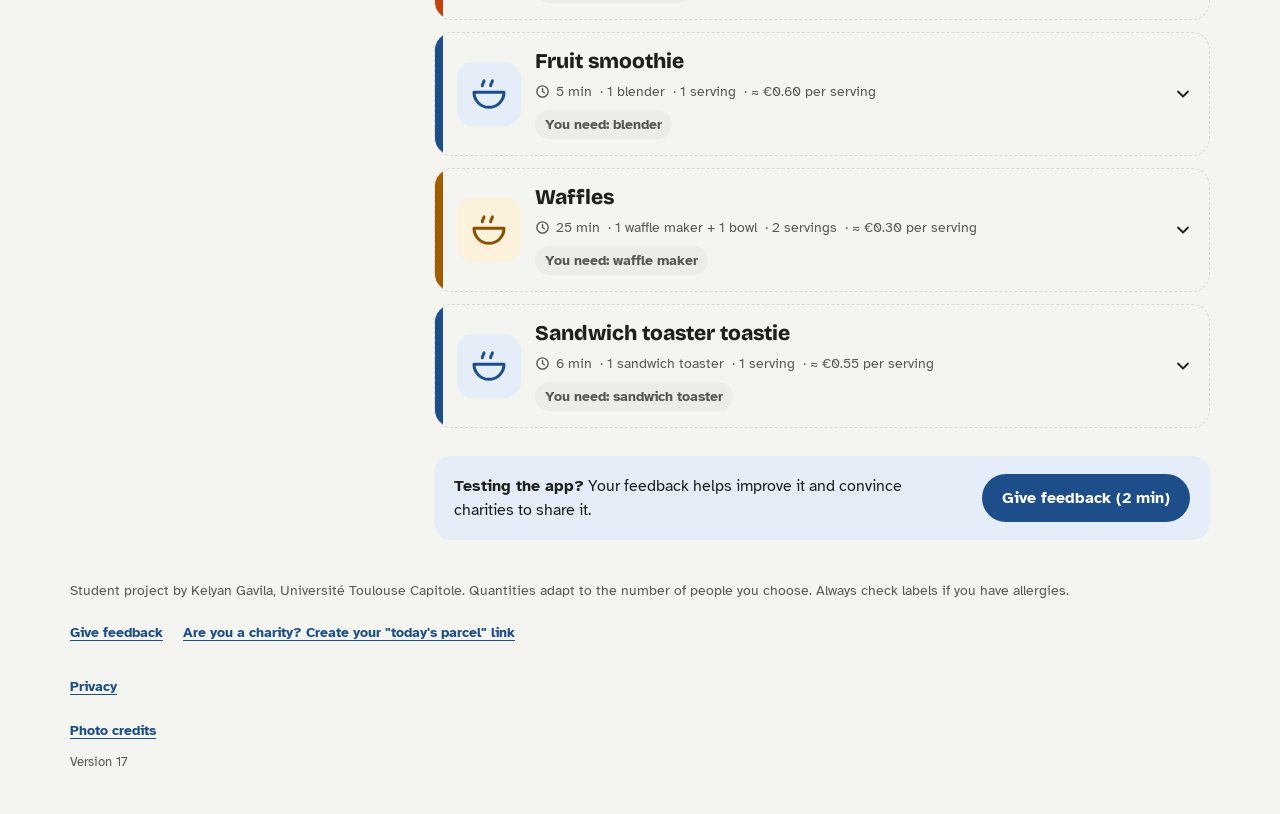
==== commit 1bd525c3: "Version 17 : gros texte, petit budget, photo de mon plat, partage par lien, les bases, colocation, p" ====
--- a/index.html
+++ b/index.html
@@ -6,14 +6,14 @@
 <title>Qu'est-ce que je cuisine ?</title>
 <meta name="description" content="Coche ce que tu as dans ton colis ou ton frigo : l'appli te dit ce que tu peux cuisiner tout de suite.">
 <meta name="theme-color" content="#F4F5F0">
-<script>try { var t = localStorage.getItem("colis-theme"); if (t === "light" || t === "dark") document.documentElement.setAttribute("data-theme", t); } catch (e) {}</script>
+<script>try { var t = localStorage.getItem("colis-theme"); if (t === "light" || t === "dark") document.documentElement.setAttribute("data-theme", t); var s = JSON.parse(localStorage.getItem("colis-texte") || "null"); if (s === "grand" || s === "tres-grand") document.documentElement.setAttribute("data-text", s); } catch (e) {}</script>
 <link rel="manifest" href="manifest.webmanifest">
 <link rel="icon" href="icons/icon.svg" type="image/svg+xml">
 <link rel="apple-touch-icon" href="icons/apple-touch-icon.png">
 <link rel="preconnect" href="https://fonts.googleapis.com">
 <link rel="preconnect" href="https://fonts.gstatic.com" crossorigin>
 <link href="https://fonts.googleapis.com/css2?family=Bricolage+Grotesque:opsz,wght@12..96,600;12..96,800&family=Atkinson+Hyperlegible:wght@400;700&display=swap" rel="stylesheet">
-<link rel="stylesheet" href="style.css?v=16">
+<link rel="stylesheet" href="style.css?v=17">
 </head>
 <body>
 <div class="appbar">
@@ -101,6 +101,7 @@
         <input type="radio" name="portions" id="por-1" value="1"><label for="por-1">1</label>
         <input type="radio" name="portions" id="por-2" value="2"><label for="por-2">2</label>
         <input type="radio" name="portions" id="por-4" value="4"><label for="por-4">4</label>
+        <input type="radio" name="portions" id="por-6" value="6"><label for="por-6">6</label>
       </div>
     </div>
     <div class="filters" id="filters" role="group" aria-label="Filtres"></div>
@@ -137,7 +138,7 @@
     <summary>Crédits photos</summary>
     <ul class="credits" id="credits-list"></ul>
   </details>
-  <p class="version">Version 16</p>
+  <p class="version">Version 17</p>
 </footer>
 
 <!-- Menu latéral -->
@@ -157,6 +158,7 @@
       <button type="button" class="menu-item" data-go="shop"><svg aria-hidden="true" width="22" height="22" viewBox="0 0 24 24" fill="none" stroke="currentColor" stroke-width="2.2" stroke-linecap="round" stroke-linejoin="round"><path d="M3 4h2l2.4 11.2a2 2 0 0 0 2 1.6h7.7a2 2 0 0 0 2-1.5L21 8H6.2"/><circle cx="10" cy="20" r="1.3"/><circle cx="17" cy="20" r="1.3"/></svg>Ma liste de courses<span class="count" id="drawer-shop-count">0</span></button>
       <button type="button" class="menu-item" data-go="favs"><svg aria-hidden="true" width="22" height="22" viewBox="0 0 24 24" fill="none" stroke="currentColor" stroke-width="2.2" stroke-linejoin="round"><path d="m12 3 2.8 5.7 6.2.9-4.5 4.4 1.1 6.2L12 17.3l-5.6 2.9 1.1-6.2L3 9.6l6.2-.9z"/></svg>Mes favoris<span class="count" id="drawer-fav-count">0</span></button>
       <button type="button" class="menu-item" data-go="keep"><svg aria-hidden="true" width="22" height="22" viewBox="0 0 24 24" fill="none" stroke="currentColor" stroke-width="2.2" stroke-linecap="round" stroke-linejoin="round"><rect x="5" y="2" width="14" height="20" rx="2"/><path d="M5 10h14M9 6v1M9 14v3"/></svg>Bien conserver ses aliments</button>
+      <button type="button" class="menu-item" data-go="basics"><svg aria-hidden="true" width="22" height="22" viewBox="0 0 24 24" fill="none" stroke="currentColor" stroke-width="2.2" stroke-linecap="round" stroke-linejoin="round"><path d="M4 5a2 2 0 0 1 2-2h13v16H6a2 2 0 0 0-2 2z"/><path d="M4 21a2 2 0 0 1 2-2h13v2H6"/><path d="M9 7h6M9 11h4"/></svg>Les bases de la cuisine</button>
       <button type="button" class="menu-item" data-go="create"><svg aria-hidden="true" width="22" height="22" viewBox="0 0 24 24" fill="none" stroke="currentColor" stroke-width="2.2" stroke-linecap="round" stroke-linejoin="round"><path d="M4 20h4L19 9l-4-4L4 16z"/><path d="m13 7 4 4"/></svg>Créer ma recette</button>
     </nav>
     <section class="drawer-section stats" aria-labelledby="set-stats">
@@ -170,6 +172,14 @@
         <input type="radio" name="theme" id="theme-auto" value="auto"><label for="theme-auto">Auto</label>
         <input type="radio" name="theme" id="theme-light" value="light"><label for="theme-light">Clair</label>
         <input type="radio" name="theme" id="theme-dark" value="dark"><label for="theme-dark">Sombre</label>
+      </div>
+    </section>
+    <section class="drawer-section" aria-labelledby="set-text">
+      <h3 id="set-text">Taille du texte</h3>
+      <div class="segmented" role="radiogroup" aria-labelledby="set-text">
+        <input type="radio" name="textsize" id="text-normal" value="normal"><label for="text-normal">Normal</label>
+        <input type="radio" name="textsize" id="text-grand" value="grand"><label for="text-grand" class="text-big">Grand</label>
+        <input type="radio" name="textsize" id="text-tres-grand" value="tres-grand"><label for="text-tres-grand" class="text-bigger">Très grand</label>
       </div>
     </section>
     <section class="drawer-section" aria-labelledby="set-lang">
@@ -195,7 +205,7 @@
       <button type="button" class="menu-item" data-go="privacy"><svg aria-hidden="true" width="22" height="22" viewBox="0 0 24 24" fill="none" stroke="currentColor" stroke-width="2.2" stroke-linecap="round" stroke-linejoin="round"><rect x="5" y="10" width="14" height="11" rx="2"/><path d="M8 10V7a4 4 0 0 1 8 0v3"/></svg>Confidentialité</button>
       <button type="button" class="menu-item" id="reset-app"><svg aria-hidden="true" width="22" height="22" viewBox="0 0 24 24" fill="none" stroke="currentColor" stroke-width="2.2" stroke-linecap="round" stroke-linejoin="round"><path d="M3 12a9 9 0 1 0 3-6.7L3 8M3 3v5h5"/></svg>Tout remettre à zéro</button>
     </nav>
-    <p class="drawer-foot" id="drawer-version">Version 16</p>
+    <p class="drawer-foot" id="drawer-version">Version 17</p>
   </div>
 </dialog>
 
@@ -225,6 +235,7 @@
     </div>
     <p class="note">5 repas variés avec ce que tu as. Touche « Changer » pour une autre idée, ou le nom d'une recette pour l'ouvrir.</p>
     <ol class="menu-list" id="menu-list"></ol>
+    <p class="menu-cost" id="menu-cost" hidden></p>
     <div class="sheet-actions">
       <button type="button" class="btn btn-pri" id="menu-new">Nouveau menu</button>
       <button type="button" class="btn btn-sec" id="menu-shop">Ajouter ce qui manque à ma liste</button>
@@ -258,6 +269,15 @@
     <div><label class="field-label" for="cr-swap">Astuce ou remplacement (facultatif)</label>
       <input class="field" id="cr-swap" type="text" maxlength="200" placeholder="Sans crème : un yaourt marche aussi."></div>
     <label class="check-line"><input type="checkbox" id="cr-single"> C'est une recette pour 1 personne (une tasse, un bol…)</label>
+    <div class="cr-photo">
+      <span class="field-label">Photo de ton plat (facultatif)</span>
+      <img id="cr-photo-preview" alt="" hidden>
+      <div class="actions">
+        <label class="btn btn-sec" for="cr-photo"><svg aria-hidden="true" width="20" height="20" viewBox="0 0 24 24" fill="none" stroke="currentColor" stroke-width="2.2" stroke-linecap="round" stroke-linejoin="round"><path d="M4 8h3l2-3h6l2 3h3v11H4z"/><circle cx="12" cy="13" r="3.5"/></svg> <span id="cr-photo-label">Ajouter une photo</span></label>
+        <button type="button" class="link-btn" id="cr-photo-remove" hidden>Retirer la photo</button>
+      </div>
+      <input type="file" id="cr-photo" accept="image/*" class="sr-only">
+    </div>
     <p class="cr-msg" id="cr-msg" role="alert"></p>
     <div class="cook-nav">
       <button type="button" class="btn btn-sec" id="create-cancel">Annuler</button>
@@ -298,6 +318,18 @@
       <button type="button" class="btn btn-sec" id="shop-clear">Vider la liste</button>
     </div>
     <p class="note">« Ranger mes achats » coche ce que tu as acheté dans tes ingrédients et le retire de la liste.</p>
+  </div>
+</dialog>
+
+<!-- Les bases -->
+<dialog class="sheet" id="basics" aria-labelledby="basics-title">
+  <div class="sheet-inner">
+    <div class="sheet-head">
+      <h2 id="basics-title">Les bases de la cuisine</h2>
+      <button type="button" class="icon-btn" data-close aria-label="Fermer"><svg aria-hidden="true" width="24" height="24" viewBox="0 0 24 24" fill="none" stroke="currentColor" stroke-width="2.4" stroke-linecap="round"><path d="M6 6l12 12M18 6 6 18"/></svg></button>
+    </div>
+    <p class="note">Les gestes de base, expliqués simplement. Touche une fiche pour l'ouvrir.</p>
+    <div class="stack-12" id="basics-list"></div>
   </div>
 </dialog>
 
@@ -365,8 +397,9 @@
 </dialog>
 
 <div class="toast" id="toast" role="status" hidden></div>
-
-<script src="config.js?v=16"></script>
-<script src="app.js?v=16"></script>
+<input type="file" id="photo-input" accept="image/*" hidden>
+
+<script src="config.js?v=17"></script>
+<script src="app.js?v=17"></script>
 </body>
 </html>
--- a/style.css
+++ b/style.css
@@ -115,7 +115,7 @@
 .lead { margin: 0; color: var(--muted); font-size: 18px; max-width: 62ch; }
 
 .layout { max-width: 1180px; margin: 0 auto; padding: 16px 20px 40px; display: flex; flex-wrap: wrap; gap: 24px; align-items: flex-start; }
-.pantry { flex: 1 1 340px; max-width: 460px; background: var(--card); border: 1px solid var(--line); border-radius: 18px; padding: 20px; display: flex; flex-direction: column; gap: 20px; }
+.pantry { flex: 1 1 340px; min-width: 0; max-width: 460px; background: var(--card); border: 1px solid var(--line); border-radius: 18px; padding: 20px; display: flex; flex-direction: column; gap: 20px; }
 @media (max-width: 880px) { .pantry { max-width: none; } }
 .results { flex: 999 1 480px; min-width: 0; display: flex; flex-direction: column; gap: 16px; }
 
@@ -208,7 +208,7 @@
 .pill.eq { background: var(--soft); color: var(--muted); }
 .chev { align-self: center; margin-right: 16px; transition: transform .2s; flex-shrink: 0; display: flex; }
 details[open] .chev { transform: rotate(180deg); }
-.recipe-body { padding: 0 20px 20px 26px; display: grid; grid-template-columns: repeat(auto-fit, minmax(240px, 1fr)); gap: 20px; }
+.recipe-body { padding: 0 20px 20px 26px; display: grid; grid-template-columns: repeat(auto-fit, minmax(min(240px, 100%), 1fr)); gap: 20px; }
 .recipe-body h4 { margin: 0 0 8px; font-size: 13px; letter-spacing: 0.1em; text-transform: uppercase; }
 .recipe-body ul, .recipe-body ol { margin: 0; padding: 0; list-style: none; display: flex; flex-direction: column; gap: 8px; }
 .ing { display: flex; gap: 10px; align-items: flex-start; }
@@ -428,8 +428,9 @@
 textarea.field { resize: vertical; line-height: 1.5; }
 @media print { .propose { display: none !important; } }
 @media (max-width: 560px) {
-  .recipe .actions { display: grid; grid-template-columns: 1fr 1fr; gap: 8px; }
-  .recipe .actions .btn { font-size: 15px; padding: 8px 10px; min-height: 48px; }
+  .recipe .actions { display: grid; grid-template-columns: repeat(2, minmax(0, 1fr)); gap: 8px; }
+  html[data-text="tres-grand"] .recipe .actions { grid-template-columns: minmax(0, 1fr); }
+  .recipe .actions .btn { font-size: 15px; padding: 8px 10px; min-height: 48px; min-width: 0; text-align: center; }
   .recipe .actions .btn-color { grid-column: 1 / -1; font-size: 16px; }
 }
 .note a, .sheet a { color: var(--link); font-weight: 700; }
@@ -472,11 +473,11 @@
 
 /* Recherche de recette, portions, filtres */
 .recipe-tools { display: flex; flex-wrap: wrap; gap: 10px; align-items: center; }
-.recipe-search { flex: 1 1 240px; background: var(--card); }
+.recipe-search { flex: 1 1 240px; min-width: 0; background: var(--card); }
 .portions { display: inline-flex; align-items: center; gap: 4px; background: var(--soft); border-radius: 999px; padding: 4px; }
 .portions-label { font-weight: 700; font-size: 14px; padding: 0 6px 0 8px; color: var(--muted); }
 .portions input { position: absolute; opacity: 0; width: 1px; height: 1px; }
-.portions label { min-width: 40px; min-height: 40px; display: inline-flex; align-items: center; justify-content: center; border-radius: 999px; font-weight: 700; cursor: pointer; }
+.portions label { min-width: 38px; min-height: 40px; display: inline-flex; align-items: center; justify-content: center; border-radius: 999px; font-weight: 700; cursor: pointer; }
 .portions input:checked + label { background: var(--ink); color: var(--on-ink); }
 .portions input:focus-visible + label { outline: 3px solid var(--link); outline-offset: 2px; }
 .filters { display: flex; gap: 8px; overflow-x: auto; padding-bottom: 2px; scrollbar-width: none; }
@@ -535,3 +536,30 @@
 .menu-recipe small { display: block; font-family: var(--font-body); font-weight: 400; font-size: 13px; color: var(--muted); }
 .menu-day .pill { grid-column: 1; }
 .menu-day .link-btn { grid-column: 2; grid-row: 2 / span 2; }
+
+/* Taille du texte (menu › Taille du texte) : on agrandit toute l'interface */
+/* On agrandit le contenu de la page et l'intérieur des fenêtres, pas les fenêtres elles-mêmes : rien ne déborde de l'écran. */
+html[data-text="grand"] :is(.appbar, header.top, main, .jump-bar > *, footer, .drawer-inner, .sheet-inner, .cook-inner, .toast) { zoom: 1.15; }
+html[data-text="tres-grand"] :is(.appbar, header.top, main, .jump-bar > *, footer, .drawer-inner, .sheet-inner, .cook-inner, .toast) { zoom: 1.3; }
+.segmented .text-big { font-size: 17px; }
+.segmented .text-bigger { font-size: 19px; }
+
+/* Coût du menu de la semaine */
+.menu-cost { margin: 0; padding: 12px 14px; border-radius: 14px; background: var(--herbe-tint); color: var(--ink); font-size: 15px; }
+
+/* Photo dans le formulaire « Créer ma recette » */
+.cr-photo { display: grid; gap: 8px; }
+.cr-photo img { width: 100%; max-width: 320px; aspect-ratio: 4 / 3; object-fit: cover; border-radius: 14px; }
+.cr-photo .actions { align-items: center; }
+.recipe-photo figcaption .link-btn { font-size: inherit; }
+
+/* Les bases de la cuisine */
+.basic { background: var(--card); border-radius: 14px; border: 1.5px solid var(--line); }
+.basic summary { display: flex; align-items: center; justify-content: space-between; gap: 12px; min-height: 52px; padding: 10px 16px; font-weight: 700; font-size: 17px; cursor: pointer; list-style: none; }
+.basic summary::-webkit-details-marker { display: none; }
+.basic[open] summary svg { transform: rotate(180deg); }
+.basic ol { margin: 0; padding: 0 16px 14px 36px; display: grid; gap: 8px; }
+.lang-links a[aria-current="true"] { font-weight: 700; text-decoration: none; color: var(--ink); }
+/* En gros texte sur un petit écran : l'étape garde de la place, et le mode cuisine défile si besoin */
+html[data-text] .cook-inner { overflow-y: auto; }
+html[data-text] .cook-step { min-height: 180px; flex-shrink: 0; flex-grow: 1; }
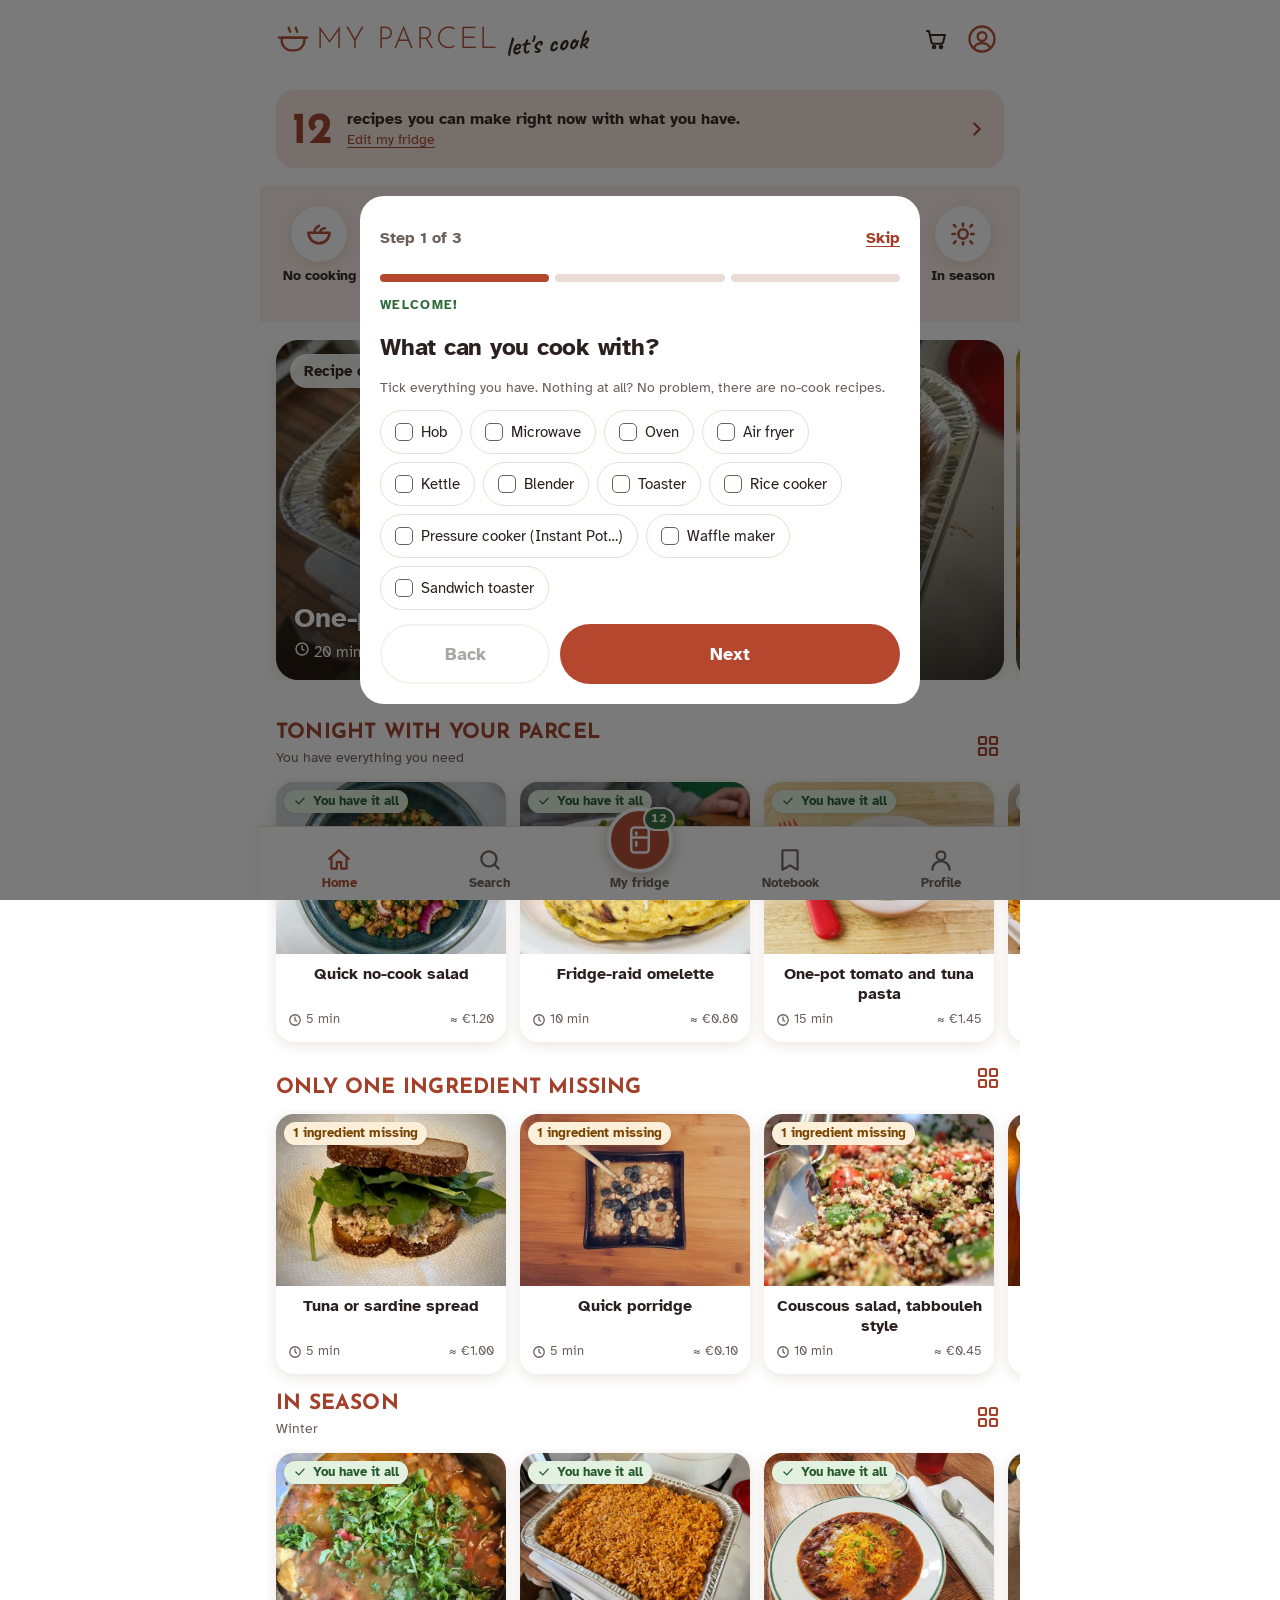
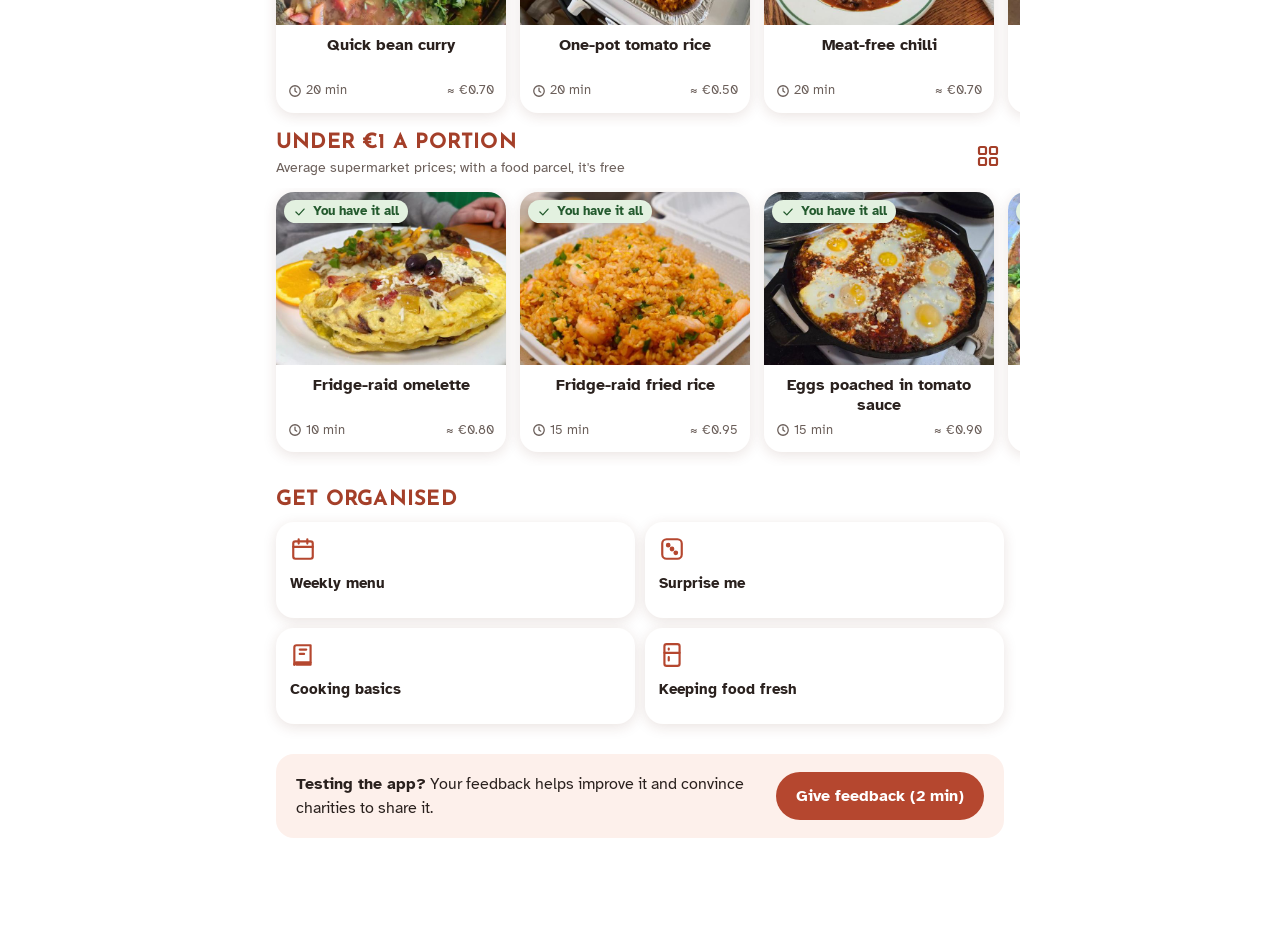
==== commit 18c633f1: "Version 18 : nouvelle interface à onglets - Barre d'onglets : Accueil, Recherche, Mon frigo (bouton " ====
--- a/index.html
+++ b/index.html
@@ -5,209 +5,263 @@
 <meta name="viewport" content="width=device-width, initial-scale=1, viewport-fit=cover">
 <title>Qu'est-ce que je cuisine ?</title>
 <meta name="description" content="Coche ce que tu as dans ton colis ou ton frigo : l'appli te dit ce que tu peux cuisiner tout de suite.">
-<meta name="theme-color" content="#F4F5F0">
+<meta name="theme-color" content="#FFFFFF">
 <script>try { var t = localStorage.getItem("colis-theme"); if (t === "light" || t === "dark") document.documentElement.setAttribute("data-theme", t); var s = JSON.parse(localStorage.getItem("colis-texte") || "null"); if (s === "grand" || s === "tres-grand") document.documentElement.setAttribute("data-text", s); } catch (e) {}</script>
 <link rel="manifest" href="manifest.webmanifest">
 <link rel="icon" href="icons/icon.svg" type="image/svg+xml">
 <link rel="apple-touch-icon" href="icons/apple-touch-icon.png">
 <link rel="preconnect" href="https://fonts.googleapis.com">
 <link rel="preconnect" href="https://fonts.gstatic.com" crossorigin>
-<link href="https://fonts.googleapis.com/css2?family=Bricolage+Grotesque:opsz,wght@12..96,600;12..96,800&family=Atkinson+Hyperlegible:wght@400;700&display=swap" rel="stylesheet">
-<link rel="stylesheet" href="style.css?v=17">
+<link href="https://fonts.googleapis.com/css2?family=Josefin+Sans:wght@300;600;700&family=Caveat:wght@700&family=Atkinson+Hyperlegible:wght@400;700&display=swap" rel="stylesheet">
+<link rel="stylesheet" href="style.css?v=18">
 </head>
 <body>
-<div class="appbar">
-  <div class="appbar-inner">
-    <button type="button" class="icon-btn" id="menu-open" aria-label="Ouvrir le menu" aria-haspopup="dialog">
-      <svg aria-hidden="true" width="24" height="24" viewBox="0 0 24 24" fill="none" stroke="currentColor" stroke-width="2.2" stroke-linecap="round"><path d="M4 7h16M4 12h16M4 17h16"/></svg>
+<a class="skip" href="#main">Aller au contenu</a>
+
+<main id="main">
+
+<!-- ========== Accueil ========== -->
+<section class="screen" id="screen-accueil" data-screen="accueil" aria-labelledby="home-title">
+  <header class="screen-head">
+    <h1 class="logo" id="home-title">
+      <svg class="logo-pot" aria-hidden="true" width="34" height="34" viewBox="0 0 24 24" fill="none" stroke="currentColor" stroke-width="1.6" stroke-linecap="round" stroke-linejoin="round"><path d="M4 11h16v2a7 7 0 0 1-7 7h-2a7 7 0 0 1-7-7z"/><path d="M2 11h20M9 4c0 1.5 1 1.5 1 3M14 4c0 1.5 1 1.5 1 3"/></svg>
+      <span class="logo-caps">Mon colis</span><span class="logo-script">en cuisine</span>
+      <span class="sr-only">Qu'est-ce que je cuisine avec mon colis ?</span>
+    </h1>
+    <div class="head-actions">
+      <button type="button" class="icon-btn" data-open-shop aria-label="Ma liste de courses">
+        <svg aria-hidden="true" width="24" height="24" viewBox="0 0 24 24" fill="none" stroke="currentColor" stroke-width="2" stroke-linecap="round" stroke-linejoin="round"><path d="M3 4h2l2.4 11.2a2 2 0 0 0 2 1.6h7.7a2 2 0 0 0 2-1.5L21 8H6.2"/><circle cx="10" cy="20" r="1.3"/><circle cx="17" cy="20" r="1.3"/></svg>
+        <span class="badge" data-shop-badge hidden>0</span>
+      </button>
+      <a class="icon-btn icon-profile" href="#profil" aria-label="Mon profil">
+        <svg aria-hidden="true" width="30" height="30" viewBox="0 0 24 24" fill="none" stroke="currentColor" stroke-width="1.8" stroke-linecap="round"><circle cx="12" cy="12" r="10"/><circle cx="12" cy="10" r="3.5"/><path d="M5.5 19a7.5 7.5 0 0 1 13 0"/></svg>
+      </a>
+    </div>
+  </header>
+
+  <div class="banner" id="colis-banner" role="status" hidden>
+    <p id="colis-banner-text"></p>
+    <button type="button" class="link-btn" id="colis-undo">Annuler</button>
+  </div>
+
+  <a class="hero-count" href="#frigo" id="hero-count">
+    <span class="hero-n" id="count">0</span>
+    <span class="hero-txt"><span id="count-text">Chargement des recettes…</span><small>Modifier mon frigo</small></span>
+    <svg aria-hidden="true" width="22" height="22" viewBox="0 0 24 24" fill="none" stroke="currentColor" stroke-width="2.4" stroke-linecap="round" stroke-linejoin="round"><path d="m9 6 6 6-6 6"/></svg>
+  </a>
+
+  <nav class="cats" id="cats" aria-label="Catégories"></nav>
+
+  <section class="daily" aria-labelledby="daily-title">
+    <h2 class="sr-only" id="daily-title">Recette du jour</h2>
+    <div class="daily-track" id="daily-track"></div>
+    <div class="dots" id="daily-dots" aria-hidden="true"></div>
+  </section>
+
+  <div id="home-sections"></div>
+
+  <section class="shortcuts" aria-labelledby="tools-title">
+    <h2 class="section-title" id="tools-title">Pour t'organiser</h2>
+    <div class="shortcut-grid">
+      <button type="button" class="shortcut" id="menu-open-btn"><svg aria-hidden="true" width="26" height="26" viewBox="0 0 24 24" fill="none" stroke="currentColor" stroke-width="2" stroke-linecap="round" stroke-linejoin="round"><rect x="3" y="5" width="18" height="16" rx="2"/><path d="M3 10h18M8 3v4M16 3v4"/></svg><span>Menu de la semaine</span></button>
+      <button type="button" class="shortcut" id="random-btn"><svg aria-hidden="true" width="26" height="26" viewBox="0 0 24 24" fill="none" stroke="currentColor" stroke-width="2"><rect x="3" y="3" width="18" height="18" rx="4"/><circle cx="8.5" cy="8.5" r="1.2" fill="currentColor"/><circle cx="15.5" cy="15.5" r="1.2" fill="currentColor"/><circle cx="12" cy="12" r="1.2" fill="currentColor"/></svg><span>Une idée au hasard</span></button>
+      <button type="button" class="shortcut" data-go="basics"><svg aria-hidden="true" width="26" height="26" viewBox="0 0 24 24" fill="none" stroke="currentColor" stroke-width="2" stroke-linecap="round" stroke-linejoin="round"><path d="M4 5a2 2 0 0 1 2-2h13v16H6a2 2 0 0 0-2 2z"/><path d="M4 21a2 2 0 0 1 2-2h13v2H6"/><path d="M9 7h6M9 11h4"/></svg><span>Les bases de la cuisine</span></button>
+      <button type="button" class="shortcut" data-go="keep"><svg aria-hidden="true" width="26" height="26" viewBox="0 0 24 24" fill="none" stroke="currentColor" stroke-width="2" stroke-linecap="round" stroke-linejoin="round"><rect x="5" y="2" width="14" height="20" rx="2"/><path d="M5 10h14M9 6v1M9 14v3"/></svg><span>Bien conserver ses aliments</span></button>
+    </div>
+  </section>
+
+  <aside class="feedback" data-avis>
+    <p><strong>Tu testes l'appli ?</strong> Ton avis aide à l'améliorer et à convaincre les associations de la diffuser.</p>
+    <a class="btn btn-pri" href="#" target="_blank" rel="noopener">Donner mon avis (2 min)</a>
+  </aside>
+</section>
+
+<!-- ========== Recherche ========== -->
+<section class="screen" id="screen-recherche" data-screen="recherche" aria-labelledby="search-title" hidden>
+  <header class="screen-head">
+    <h1 class="screen-title" id="search-title">Recherche</h1>
+    <div class="head-actions">
+      <a class="icon-btn icon-profile" href="#profil" aria-label="Mon profil">
+        <svg aria-hidden="true" width="30" height="30" viewBox="0 0 24 24" fill="none" stroke="currentColor" stroke-width="1.8" stroke-linecap="round"><circle cx="12" cy="12" r="10"/><circle cx="12" cy="10" r="3.5"/><path d="M5.5 19a7.5 7.5 0 0 1 13 0"/></svg>
+      </a>
+    </div>
+  </header>
+  <div class="search big-search">
+    <svg aria-hidden="true" width="22" height="22" viewBox="0 0 24 24" fill="none" stroke="currentColor" stroke-width="2.2" stroke-linecap="round"><circle cx="11" cy="11" r="7"/><path d="m20 20-4-4"/></svg>
+    <input type="search" id="recipe-search" placeholder="Une recette, un ingrédient…" aria-label="Chercher une recette" autocomplete="off">
+  </div>
+  <div class="filters" id="filters" role="group" aria-label="Filtres rapides"></div>
+
+  <div id="search-home">
+    <div class="theme-grid" id="theme-grid"></div>
+    <p class="note refine-intro">Affine ta recherche avec les filtres ci-dessous</p>
+    <div class="accordion" id="refine"></div>
+    <button type="button" class="btn btn-brand btn-wide" id="refine-go">Valider</button>
+    <button type="button" class="link-btn center" id="refine-reset">Réinitialiser</button>
+  </div>
+
+  <div id="search-results" hidden>
+    <div class="results-head">
+      <p class="results-count" id="filter-text" aria-live="polite"></p>
+      <button type="button" class="link-btn" id="filter-clear">Effacer les filtres</button>
+    </div>
+    <p class="note" id="regime-note" hidden></p>
+    <div class="tile-grid" id="list"></div>
+  </div>
+</section>
+
+<!-- ========== Mon frigo ========== -->
+<section class="screen" id="screen-frigo" data-screen="frigo" aria-labelledby="fridge-title" hidden>
+  <header class="screen-head">
+    <h1 class="screen-title" id="fridge-title">Mon frigo</h1>
+    <div class="head-actions">
+      <button type="button" class="link-btn" id="clear">Tout décocher</button>
+    </div>
+  </header>
+  <p class="note">Coche ce que tu as dans ton colis, ton frigo et tes placards : on te dit ce que tu peux cuisiner.</p>
+  <div class="fridge-actions">
+    <button type="button" class="btn btn-brand" id="scan-open">
+      <svg aria-hidden="true" width="22" height="22" viewBox="0 0 24 24" fill="none" stroke="currentColor" stroke-width="2.2" stroke-linecap="round"><path d="M3 7V5a2 2 0 0 1 2-2h2M17 3h2a2 2 0 0 1 2 2v2M21 17v2a2 2 0 0 1-2 2h-2M7 21H5a2 2 0 0 1-2-2v-2M7 8v8M10 8v8M13 8v8M17 8v8"/></svg>
+      Scanner mes produits
     </button>
-    <p class="appbar-title">Mon colis</p>
-    <button type="button" class="icon-btn" id="scan-open" aria-label="Scanner un produit">
-      <svg aria-hidden="true" width="24" height="24" viewBox="0 0 24 24" fill="none" stroke="currentColor" stroke-width="2.2" stroke-linecap="round"><path d="M3 7V5a2 2 0 0 1 2-2h2M17 3h2a2 2 0 0 1 2 2v2M21 17v2a2 2 0 0 1-2 2h-2M7 21H5a2 2 0 0 1-2-2v-2M7 8v8M10 8v8M13 8v8M17 8v8"/></svg>
-    </button>
-    <button type="button" class="icon-btn" id="shop-open" aria-label="Ma liste de courses">
-      <svg aria-hidden="true" width="24" height="24" viewBox="0 0 24 24" fill="none" stroke="currentColor" stroke-width="2.2" stroke-linecap="round" stroke-linejoin="round"><path d="M3 4h2l2.4 11.2a2 2 0 0 0 2 1.6h7.7a2 2 0 0 0 2-1.5L21 8H6.2"/><circle cx="10" cy="20" r="1.3"/><circle cx="17" cy="20" r="1.3"/></svg>
-      <span class="badge" id="shop-badge" hidden>0</span>
-    </button>
-  </div>
-</div>
-
-<header class="top">
-  <div class="stripe" aria-hidden="true"><span class="s-tomate"></span><span class="s-herbe"></span><span class="s-curry"></span><span class="s-nuit"></span></div>
-  <h1>Qu'est-ce que je cuisine avec mon colis ?</h1>
-  <p class="lead"><span class="lead-long">Coche ce que tu as dans ton colis ou ton frigo, ou scanne tes produits. Les recettes que tu peux faire tout de suite s'affichent en premier.</span><span class="lead-short">Coche ou scanne ce que tu as : on te dit quoi cuisiner.</span></p>
-</header>
-
-<main class="layout">
-  <section class="pantry" id="pantry" aria-labelledby="pantry-title">
-    <div class="pantry-head">
-      <h2 id="pantry-title">Ce que j'ai</h2>
-      <button type="button" class="link-btn" id="clear">Tout décocher</button>
-    </div>
-    <button type="button" class="urgent-btn" id="urgent-open">
+    <button type="button" class="btn btn-soft urgent-btn" id="urgent-open">
       <svg aria-hidden="true" width="20" height="20" viewBox="0 0 24 24" fill="none" stroke="currentColor" stroke-width="2.2" stroke-linecap="round"><circle cx="12" cy="13" r="8"/><path d="M12 9v4l2 2M9 2h6"/></svg>
       <span>À finir vite</span>
       <span class="urgent-count" id="urgent-count">0</span>
     </button>
-    <div class="banner" id="colis-banner" role="status" hidden>
-      <p id="colis-banner-text"></p>
-      <button type="button" class="link-btn" id="colis-undo">Annuler</button>
-    </div>
-    <p class="note" id="example-note" hidden>Exemple déjà coché : un colis type. Décoche et coche selon ce que tu as vraiment.</p>
-    <div class="search">
-      <svg aria-hidden="true" width="20" height="20" viewBox="0 0 24 24" fill="none" stroke="currentColor" stroke-width="2.2" stroke-linecap="round"><circle cx="11" cy="11" r="7"/><path d="m20 20-4-4"/></svg>
-      <input type="search" id="search" placeholder="Chercher un ingrédient" aria-label="Chercher un ingrédient" autocomplete="off">
-    </div>
-    <p class="note" id="search-empty" hidden>Aucun ingrédient ne correspond. Essaie un autre mot, par exemple « thon » ou « pâtes ».</p>
-    <div id="pantry-groups" class="stack-20"></div>
-  </section>
-
-  <section class="results" id="results" tabindex="-1" aria-labelledby="results-title">
-    <h2 id="results-title" class="sr-only">Recettes</h2>
-    <a class="back-link" href="#pantry">
-      <svg aria-hidden="true" width="18" height="18" viewBox="0 0 24 24" fill="none" stroke="currentColor" stroke-width="2.4" stroke-linecap="round" stroke-linejoin="round"><path d="m18 15-6-6-6 6"/></svg>
-      Modifier ce que j'ai
-    </a>
-    <div class="summary" aria-live="polite"><span class="big" id="count">0</span><p id="count-text">Chargement des recettes…</p></div>
-    <div class="results-tools">
-      <div class="view-tabs" role="group" aria-label="Recettes à afficher">
-        <button type="button" class="tab" id="view-all" aria-pressed="true">Toutes</button>
-        <button type="button" class="tab" id="view-favs" aria-pressed="false">
-          <svg aria-hidden="true" width="18" height="18" viewBox="0 0 24 24" fill="none" stroke="currentColor" stroke-width="2.2" stroke-linejoin="round"><path d="m12 3 2.8 5.7 6.2.9-4.5 4.4 1.1 6.2L12 17.3l-5.6 2.9 1.1-6.2L3 9.6l6.2-.9z"/></svg>
-          Favoris (<span id="view-favs-count">0</span>)
-        </button>
-        <button type="button" class="tab" id="view-mine" aria-pressed="false">Mes recettes (<span id="view-mine-count">0</span>)</button>
-      </div>
-      <button type="button" class="tab tab-create" data-create>
-        <svg aria-hidden="true" width="18" height="18" viewBox="0 0 24 24" fill="none" stroke="currentColor" stroke-width="2.4" stroke-linecap="round"><path d="M12 5v14M5 12h14"/></svg>
-        Créer ma recette
-      </button>
-      <button type="button" class="tab" id="menu-open-btn">
-        <svg aria-hidden="true" width="18" height="18" viewBox="0 0 24 24" fill="none" stroke="currentColor" stroke-width="2.2" stroke-linecap="round" stroke-linejoin="round"><rect x="3" y="5" width="18" height="16" rx="2"/><path d="M3 10h18M8 3v4M16 3v4"/></svg>
-        Menu de la semaine
-      </button>
-      <button type="button" class="tab" id="random-btn">
-        <svg aria-hidden="true" width="18" height="18" viewBox="0 0 24 24" fill="none" stroke="currentColor" stroke-width="2.2" stroke-linecap="round" stroke-linejoin="round"><rect x="3" y="3" width="18" height="18" rx="4"/><circle cx="8.5" cy="8.5" r="1.2" fill="currentColor"/><circle cx="15.5" cy="15.5" r="1.2" fill="currentColor"/><circle cx="12" cy="12" r="1.2" fill="currentColor"/></svg>
-        Une idée au hasard
-      </button>
-    </div>
-    <div class="recipe-tools">
-      <div class="search recipe-search">
-        <svg aria-hidden="true" width="20" height="20" viewBox="0 0 24 24" fill="none" stroke="currentColor" stroke-width="2.2" stroke-linecap="round"><circle cx="11" cy="11" r="7"/><path d="m20 20-4-4"/></svg>
-        <input type="search" id="recipe-search" placeholder="Chercher une recette (crêpes, thon…)" aria-label="Chercher une recette" autocomplete="off">
-      </div>
-      <div class="portions" role="radiogroup" aria-label="Je cuisine pour">
-        <span class="portions-label" aria-hidden="true">Pour</span>
-        <input type="radio" name="portions" id="por-1" value="1"><label for="por-1">1</label>
-        <input type="radio" name="portions" id="por-2" value="2"><label for="por-2">2</label>
-        <input type="radio" name="portions" id="por-4" value="4"><label for="por-4">4</label>
-        <input type="radio" name="portions" id="por-6" value="6"><label for="por-6">6</label>
-      </div>
-    </div>
-    <div class="filters" id="filters" role="group" aria-label="Filtres"></div>
-    <p class="note filter-note" id="filter-note" hidden><span id="filter-text"></span> <button type="button" class="link-btn" id="filter-clear">Effacer les filtres</button></p>
-    <p class="note" id="regime-note" hidden></p>
-    <div id="list" class="stack-12"></div>
-    <aside class="feedback" data-avis>
-      <p><strong>Tu testes l'appli ?</strong> Ton avis aide à l'améliorer et à convaincre les associations de la diffuser.</p>
-      <a class="btn btn-pri" href="#" target="_blank" rel="noopener">Donner mon avis (2 min)</a>
-    </aside>
-  </section>
+  </div>
+  <p class="note" id="example-note" hidden>Exemple déjà coché : un colis type. Décoche et coche selon ce que tu as vraiment.</p>
+  <div class="search">
+    <svg aria-hidden="true" width="20" height="20" viewBox="0 0 24 24" fill="none" stroke="currentColor" stroke-width="2.2" stroke-linecap="round"><circle cx="11" cy="11" r="7"/><path d="m20 20-4-4"/></svg>
+    <input type="search" id="search" placeholder="Chercher un ingrédient" aria-label="Chercher un ingrédient" autocomplete="off">
+  </div>
+  <p class="note" id="search-empty" hidden>Aucun ingrédient ne correspond. Essaie un autre mot, par exemple « thon » ou « pâtes ».</p>
+  <div id="pantry-groups" class="stack-12"></div>
+  <p class="note fridge-equip-note">Ton équipement et ton régime se règlent dans <a href="#profil">ton profil</a>.</p>
+  <a class="fridge-bar" href="#recherche" id="fridge-bar" data-ready-link>
+    <span class="fridge-n" id="fridge-count">0</span>
+    <span id="fridge-count-text">recettes possibles</span>
+    <span class="fridge-go">Voir <svg aria-hidden="true" width="18" height="18" viewBox="0 0 24 24" fill="none" stroke="currentColor" stroke-width="2.6" stroke-linecap="round" stroke-linejoin="round"><path d="m9 6 6 6-6 6"/></svg></span>
+  </a>
+</section>
+
+<!-- ========== Carnet ========== -->
+<section class="screen" id="screen-carnet" data-screen="carnet" aria-labelledby="book-title" hidden>
+  <header class="screen-head">
+    <h1 class="screen-title" id="book-title">Mon carnet</h1>
+    <div class="head-actions">
+      <a class="icon-btn icon-profile" href="#profil" aria-label="Mon profil">
+        <svg aria-hidden="true" width="30" height="30" viewBox="0 0 24 24" fill="none" stroke="currentColor" stroke-width="1.8" stroke-linecap="round"><circle cx="12" cy="12" r="10"/><circle cx="12" cy="10" r="3.5"/><path d="M5.5 19a7.5 7.5 0 0 1 13 0"/></svg>
+      </a>
+    </div>
+  </header>
+  <div class="segmented seg-3 book-tabs" role="radiogroup" aria-label="Mon carnet">
+    <input type="radio" name="book" id="book-favs" value="favs" checked><label for="book-favs">Favoris <span class="seg-n" id="view-favs-count">0</span></label>
+    <input type="radio" name="book" id="book-mine" value="mine"><label for="book-mine">Mes recettes <span class="seg-n" id="view-mine-count">0</span></label>
+    <input type="radio" name="book" id="book-notes" value="notes"><label for="book-notes">Mes notes <span class="seg-n" id="view-notes-count">0</span></label>
+  </div>
+  <div id="book-body"></div>
+  <section class="book-tools" aria-labelledby="book-tools-title">
+    <h2 class="section-title" id="book-tools-title">Mes outils</h2>
+    <button type="button" class="menu-item" data-open-shop><svg aria-hidden="true" width="22" height="22" viewBox="0 0 24 24" fill="none" stroke="currentColor" stroke-width="2.2" stroke-linecap="round" stroke-linejoin="round"><path d="M3 4h2l2.4 11.2a2 2 0 0 0 2 1.6h7.7a2 2 0 0 0 2-1.5L21 8H6.2"/><circle cx="10" cy="20" r="1.3"/><circle cx="17" cy="20" r="1.3"/></svg>Ma liste de courses<span class="count" id="drawer-shop-count">0</span></button>
+    <button type="button" class="menu-item" data-go="menu"><svg aria-hidden="true" width="22" height="22" viewBox="0 0 24 24" fill="none" stroke="currentColor" stroke-width="2.2" stroke-linecap="round" stroke-linejoin="round"><rect x="3" y="5" width="18" height="16" rx="2"/><path d="M3 10h18M8 3v4M16 3v4"/></svg>Menu de la semaine</button>
+    <button type="button" class="menu-item" data-create><svg aria-hidden="true" width="22" height="22" viewBox="0 0 24 24" fill="none" stroke="currentColor" stroke-width="2.2" stroke-linecap="round" stroke-linejoin="round"><path d="M4 20h4L19 9l-4-4L4 16z"/><path d="m13 7 4 4"/></svg>Créer ma recette</button>
+  </section>
+</section>
+
+<!-- ========== Profil ========== -->
+<section class="screen" id="screen-profil" data-screen="profil" aria-labelledby="profile-title" hidden>
+  <header class="screen-head">
+    <h1 class="screen-title" id="profile-title">Mon profil</h1>
+  </header>
+  <section class="card stats" aria-labelledby="set-stats">
+    <h2 class="card-title" id="set-stats">Mes repas</h2>
+    <p class="stats-meals" id="stats-meals"></p>
+    <p class="note" id="stats-euros"></p>
+  </section>
+  <section class="card" aria-labelledby="set-equip">
+    <h2 class="card-title" id="set-equip">Mon équipement</h2>
+    <p class="note">Rien de coché : on te montre les recettes sans cuisson.</p>
+    <div class="chips" id="profile-equip"></div>
+  </section>
+  <section class="card" aria-labelledby="set-regime">
+    <h2 class="card-title" id="set-regime">Mon régime</h2>
+    <div class="chips" id="profile-regime"></div>
+  </section>
+  <section class="card" aria-labelledby="set-allergy">
+    <h2 class="card-title" id="set-allergy">Allergies et intolérances</h2>
+    <div class="chips" id="profile-allergy"></div>
+    <p class="note" id="profile-allergy-note"></p>
+  </section>
+  <section class="card" aria-labelledby="set-portions">
+    <h2 class="card-title" id="set-portions">Je cuisine pour</h2>
+    <div class="segmented seg-4" role="radiogroup" aria-labelledby="set-portions">
+      <input type="radio" name="portions" id="por-1" value="1"><label for="por-1">1</label>
+      <input type="radio" name="portions" id="por-2" value="2"><label for="por-2">2</label>
+      <input type="radio" name="portions" id="por-4" value="4"><label for="por-4">4</label>
+      <input type="radio" name="portions" id="por-6" value="6"><label for="por-6">6</label>
+    </div>
+    <p class="note">Personnes. Les quantités des recettes s'adaptent toutes seules.</p>
+  </section>
+  <section class="card" aria-labelledby="set-theme">
+    <h2 class="card-title" id="set-theme">Affichage</h2>
+    <div class="segmented" role="radiogroup" aria-labelledby="set-theme">
+      <input type="radio" name="theme" id="theme-auto" value="auto"><label for="theme-auto">Auto</label>
+      <input type="radio" name="theme" id="theme-light" value="light"><label for="theme-light">Clair</label>
+      <input type="radio" name="theme" id="theme-dark" value="dark"><label for="theme-dark">Sombre</label>
+    </div>
+    <h3 class="card-sub" id="set-text">Taille du texte</h3>
+    <div class="segmented" role="radiogroup" aria-labelledby="set-text">
+      <input type="radio" name="textsize" id="text-normal" value="normal"><label for="text-normal">Normal</label>
+      <input type="radio" name="textsize" id="text-grand" value="grand"><label for="text-grand" class="text-big">Grand</label>
+      <input type="radio" name="textsize" id="text-tres-grand" value="tres-grand"><label for="text-tres-grand" class="text-bigger">Très grand</label>
+    </div>
+    <h3 class="card-sub" id="set-lang">Langue · Language · Idioma</h3>
+    <div class="segmented" role="radiogroup" aria-labelledby="set-lang">
+      <input type="radio" name="lang" id="lang-fr" value="fr"><label for="lang-fr">Français</label>
+      <input type="radio" name="lang" id="lang-en" value="en"><label for="lang-en">English</label>
+      <input type="radio" name="lang" id="lang-es" value="es"><label for="lang-es">Español</label>
+    </div>
+  </section>
+  <nav class="card menu-list-card" aria-label="À propos">
+    <button type="button" class="menu-item" data-go="basics"><svg aria-hidden="true" width="22" height="22" viewBox="0 0 24 24" fill="none" stroke="currentColor" stroke-width="2.2" stroke-linecap="round" stroke-linejoin="round"><path d="M4 5a2 2 0 0 1 2-2h13v16H6a2 2 0 0 0-2 2z"/><path d="M4 21a2 2 0 0 1 2-2h13v2H6"/></svg>Les bases de la cuisine</button>
+    <button type="button" class="menu-item" data-go="keep"><svg aria-hidden="true" width="22" height="22" viewBox="0 0 24 24" fill="none" stroke="currentColor" stroke-width="2.2" stroke-linecap="round" stroke-linejoin="round"><rect x="5" y="2" width="14" height="20" rx="2"/><path d="M5 10h14M9 6v1M9 14v3"/></svg>Bien conserver ses aliments</button>
+    <button type="button" class="menu-item" data-go="welcome"><svg aria-hidden="true" width="22" height="22" viewBox="0 0 24 24" fill="none" stroke="currentColor" stroke-width="2.2" stroke-linecap="round" stroke-linejoin="round"><circle cx="12" cy="12" r="9"/><path d="M9.5 9a2.5 2.5 0 1 1 3.5 2.3c-.6.3-1 .9-1 1.7M12 17h.01"/></svg>Revoir la présentation</button>
+    <a class="menu-item" href="asso.html"><svg aria-hidden="true" width="22" height="22" viewBox="0 0 24 24" fill="none" stroke="currentColor" stroke-width="2.2" stroke-linecap="round" stroke-linejoin="round"><circle cx="9" cy="8" r="3.5"/><path d="M2.5 20a6.5 6.5 0 0 1 13 0M16 4.5a3.5 3.5 0 0 1 0 7M18.5 20a6.5 6.5 0 0 0-2.5-5.1"/></svg>Pour les associations</a>
+    <a class="menu-item" href="#" target="_blank" rel="noopener" data-avis><svg aria-hidden="true" width="22" height="22" viewBox="0 0 24 24" fill="none" stroke="currentColor" stroke-width="2.2" stroke-linecap="round" stroke-linejoin="round"><path d="M4 5h16v11H9l-5 4z"/></svg>Donner mon avis</a>
+    <button type="button" class="menu-item" id="reset-app"><svg aria-hidden="true" width="22" height="22" viewBox="0 0 24 24" fill="none" stroke="currentColor" stroke-width="2.2" stroke-linecap="round" stroke-linejoin="round"><path d="M3 12a9 9 0 1 0 3-6.7L3 8M3 3v5h5"/></svg>Tout remettre à zéro</button>
+  </nav>
+  <footer class="profile-foot">
+    <details class="privacy" id="privacy">
+      <summary>Confidentialité</summary>
+      <p>Pas de compte, pas de cookies. Ce que tu coches, tes favoris, ta liste de courses et tes réglages restent sur ton appareil : ils ne sont envoyés nulle part.</p>
+      <p>Quand tu scannes un produit, seul son code-barres est envoyé à Open Food Facts, une base de données publique et gratuite, pour savoir de quel produit il s'agit, puis la photo du produit est chargée depuis leur site. Les images de la caméra ne quittent pas ton téléphone.</p>
+      <p id="privacy-stats" hidden>Pour savoir si l'appli est utile, on compte les visites et les recettes ouvertes de façon anonyme, avec GoatCounter, un outil sans cookies qui ne permet pas de t'identifier.</p>
+    </details>
+    <details class="privacy" id="credits" hidden>
+      <summary>Crédits photos</summary>
+      <ul class="credits" id="credits-list"></ul>
+    </details>
+    <p>Projet étudiant de Kelyan Gavila, Université Toulouse Capitole. Les quantités s'adaptent au nombre de personnes choisi. Vérifie toujours les étiquettes en cas d'allergie.</p>
+    <p class="version">Version 18</p>
+  </footer>
+</section>
+
+<!-- ========== Page recette (plein écran) ========== -->
+<section class="screen recipe-page" id="screen-recette" data-screen="recette" aria-labelledby="rp-title" hidden>
+  <div id="recipe-page"></div>
+</section>
+
 </main>
 
-<div class="jump-bar" id="jump-bar">
-  <a class="jump-btn" href="#results" id="jump-btn">
-    <span id="jump-text">Voir les recettes</span>
-    <svg aria-hidden="true" width="20" height="20" viewBox="0 0 24 24" fill="none" stroke="currentColor" stroke-width="2.4" stroke-linecap="round" stroke-linejoin="round"><path d="m6 9 6 6 6-6"/></svg>
-  </a>
-</div>
-
-<footer>
-  <p>Projet étudiant de Kelyan Gavila, Université Toulouse Capitole. Les quantités s'adaptent au nombre de personnes choisi. Vérifie toujours les étiquettes en cas d'allergie.</p>
-  <p class="footer-links">
-    <a href="#" target="_blank" rel="noopener" data-avis>Donner mon avis</a>
-    <a href="asso.html">Tu es une association ? Crée ton lien « colis du jour »</a>
-  </p>
-  <details class="privacy" id="privacy">
-    <summary>Confidentialité</summary>
-    <p>Pas de compte, pas de cookies. Ce que tu coches, tes favoris, ta liste de courses et tes réglages restent sur ton appareil : ils ne sont envoyés nulle part.</p>
-    <p>Quand tu scannes un produit, seul son code-barres est envoyé à Open Food Facts, une base de données publique et gratuite, pour savoir de quel produit il s'agit, puis la photo du produit est chargée depuis leur site. Les images de la caméra ne quittent pas ton téléphone.</p>
-    <p id="privacy-stats" hidden>Pour savoir si l'appli est utile, on compte les visites et les recettes ouvertes de façon anonyme, avec GoatCounter, un outil sans cookies qui ne permet pas de t'identifier.</p>
-  </details>
-  <details class="privacy" id="credits" hidden>
-    <summary>Crédits photos</summary>
-    <ul class="credits" id="credits-list"></ul>
-  </details>
-  <p class="version">Version 17</p>
-</footer>
-
-<!-- Menu latéral -->
-<dialog class="drawer" id="drawer" aria-label="Menu">
-  <div class="drawer-inner">
-    <div class="drawer-head">
-      <h2>Menu</h2>
-      <button type="button" class="icon-btn" data-close aria-label="Fermer le menu">
-        <svg aria-hidden="true" width="24" height="24" viewBox="0 0 24 24" fill="none" stroke="currentColor" stroke-width="2.4" stroke-linecap="round"><path d="M6 6l12 12M18 6 6 18"/></svg>
-      </button>
-    </div>
-    <nav class="drawer-section" aria-label="Raccourcis">
-      <h3>Raccourcis</h3>
-      <button type="button" class="menu-item" data-go="scan"><svg aria-hidden="true" width="22" height="22" viewBox="0 0 24 24" fill="none" stroke="currentColor" stroke-width="2.2" stroke-linecap="round"><path d="M3 7V5a2 2 0 0 1 2-2h2M17 3h2a2 2 0 0 1 2 2v2M21 17v2a2 2 0 0 1-2 2h-2M7 21H5a2 2 0 0 1-2-2v-2M7 8v8M10 8v8M13 8v8M17 8v8"/></svg>Scanner un produit</button>
-      <button type="button" class="menu-item" data-go="random"><svg aria-hidden="true" width="22" height="22" viewBox="0 0 24 24" fill="none" stroke="currentColor" stroke-width="2.2"><rect x="3" y="3" width="18" height="18" rx="4"/><circle cx="8.5" cy="8.5" r="1.2" fill="currentColor"/><circle cx="15.5" cy="15.5" r="1.2" fill="currentColor"/><circle cx="12" cy="12" r="1.2" fill="currentColor"/></svg>Une idée au hasard</button>
-      <button type="button" class="menu-item" data-go="menu"><svg aria-hidden="true" width="22" height="22" viewBox="0 0 24 24" fill="none" stroke="currentColor" stroke-width="2.2" stroke-linecap="round" stroke-linejoin="round"><rect x="3" y="5" width="18" height="16" rx="2"/><path d="M3 10h18M8 3v4M16 3v4"/></svg>Menu de la semaine</button>
-      <button type="button" class="menu-item" data-go="shop"><svg aria-hidden="true" width="22" height="22" viewBox="0 0 24 24" fill="none" stroke="currentColor" stroke-width="2.2" stroke-linecap="round" stroke-linejoin="round"><path d="M3 4h2l2.4 11.2a2 2 0 0 0 2 1.6h7.7a2 2 0 0 0 2-1.5L21 8H6.2"/><circle cx="10" cy="20" r="1.3"/><circle cx="17" cy="20" r="1.3"/></svg>Ma liste de courses<span class="count" id="drawer-shop-count">0</span></button>
-      <button type="button" class="menu-item" data-go="favs"><svg aria-hidden="true" width="22" height="22" viewBox="0 0 24 24" fill="none" stroke="currentColor" stroke-width="2.2" stroke-linejoin="round"><path d="m12 3 2.8 5.7 6.2.9-4.5 4.4 1.1 6.2L12 17.3l-5.6 2.9 1.1-6.2L3 9.6l6.2-.9z"/></svg>Mes favoris<span class="count" id="drawer-fav-count">0</span></button>
-      <button type="button" class="menu-item" data-go="keep"><svg aria-hidden="true" width="22" height="22" viewBox="0 0 24 24" fill="none" stroke="currentColor" stroke-width="2.2" stroke-linecap="round" stroke-linejoin="round"><rect x="5" y="2" width="14" height="20" rx="2"/><path d="M5 10h14M9 6v1M9 14v3"/></svg>Bien conserver ses aliments</button>
-      <button type="button" class="menu-item" data-go="basics"><svg aria-hidden="true" width="22" height="22" viewBox="0 0 24 24" fill="none" stroke="currentColor" stroke-width="2.2" stroke-linecap="round" stroke-linejoin="round"><path d="M4 5a2 2 0 0 1 2-2h13v16H6a2 2 0 0 0-2 2z"/><path d="M4 21a2 2 0 0 1 2-2h13v2H6"/><path d="M9 7h6M9 11h4"/></svg>Les bases de la cuisine</button>
-      <button type="button" class="menu-item" data-go="create"><svg aria-hidden="true" width="22" height="22" viewBox="0 0 24 24" fill="none" stroke="currentColor" stroke-width="2.2" stroke-linecap="round" stroke-linejoin="round"><path d="M4 20h4L19 9l-4-4L4 16z"/><path d="m13 7 4 4"/></svg>Créer ma recette</button>
-    </nav>
-    <section class="drawer-section stats" aria-labelledby="set-stats">
-      <h3 id="set-stats">Mes repas</h3>
-      <p class="stats-meals" id="stats-meals"></p>
-      <p class="note" id="stats-euros"></p>
-    </section>
-    <section class="drawer-section" aria-labelledby="set-theme">
-      <h3 id="set-theme">Affichage</h3>
-      <div class="segmented" role="radiogroup" aria-labelledby="set-theme">
-        <input type="radio" name="theme" id="theme-auto" value="auto"><label for="theme-auto">Auto</label>
-        <input type="radio" name="theme" id="theme-light" value="light"><label for="theme-light">Clair</label>
-        <input type="radio" name="theme" id="theme-dark" value="dark"><label for="theme-dark">Sombre</label>
-      </div>
-    </section>
-    <section class="drawer-section" aria-labelledby="set-text">
-      <h3 id="set-text">Taille du texte</h3>
-      <div class="segmented" role="radiogroup" aria-labelledby="set-text">
-        <input type="radio" name="textsize" id="text-normal" value="normal"><label for="text-normal">Normal</label>
-        <input type="radio" name="textsize" id="text-grand" value="grand"><label for="text-grand" class="text-big">Grand</label>
-        <input type="radio" name="textsize" id="text-tres-grand" value="tres-grand"><label for="text-tres-grand" class="text-bigger">Très grand</label>
-      </div>
-    </section>
-    <section class="drawer-section" aria-labelledby="set-lang">
-      <h3 id="set-lang">Langue · Language · Idioma</h3>
-      <div class="segmented" role="radiogroup" aria-labelledby="set-lang">
-        <input type="radio" name="lang" id="lang-fr" value="fr"><label for="lang-fr">Français</label>
-        <input type="radio" name="lang" id="lang-en" value="en"><label for="lang-en">English</label>
-        <input type="radio" name="lang" id="lang-es" value="es"><label for="lang-es">Español</label>
-      </div>
-    </section>
-    <section class="drawer-section" aria-labelledby="set-regime">
-      <h3 id="set-regime">Mon régime</h3>
-      <div class="chips" id="drawer-regimes"></div>
-    </section>
-    <section class="drawer-section" aria-labelledby="set-equip">
-      <h3 id="set-equip">Mon équipement</h3>
-      <div class="chips" id="drawer-equip"></div>
-    </section>
-    <nav class="drawer-section" aria-label="À propos">
-      <h3>À propos</h3>
-      <a class="menu-item" href="asso.html"><svg aria-hidden="true" width="22" height="22" viewBox="0 0 24 24" fill="none" stroke="currentColor" stroke-width="2.2" stroke-linecap="round" stroke-linejoin="round"><circle cx="9" cy="8" r="3.5"/><path d="M2.5 20a6.5 6.5 0 0 1 13 0M16 4.5a3.5 3.5 0 0 1 0 7M18.5 20a6.5 6.5 0 0 0-2.5-5.1"/></svg>Pour les associations</a>
-      <a class="menu-item" href="#" target="_blank" rel="noopener" data-avis><svg aria-hidden="true" width="22" height="22" viewBox="0 0 24 24" fill="none" stroke="currentColor" stroke-width="2.2" stroke-linecap="round" stroke-linejoin="round"><path d="M4 5h16v11H9l-5 4z"/></svg>Donner mon avis</a>
-      <button type="button" class="menu-item" data-go="privacy"><svg aria-hidden="true" width="22" height="22" viewBox="0 0 24 24" fill="none" stroke="currentColor" stroke-width="2.2" stroke-linecap="round" stroke-linejoin="round"><rect x="5" y="10" width="14" height="11" rx="2"/><path d="M8 10V7a4 4 0 0 1 8 0v3"/></svg>Confidentialité</button>
-      <button type="button" class="menu-item" id="reset-app"><svg aria-hidden="true" width="22" height="22" viewBox="0 0 24 24" fill="none" stroke="currentColor" stroke-width="2.2" stroke-linecap="round" stroke-linejoin="round"><path d="M3 12a9 9 0 1 0 3-6.7L3 8M3 3v5h5"/></svg>Tout remettre à zéro</button>
-    </nav>
-    <p class="drawer-foot" id="drawer-version">Version 17</p>
-  </div>
-</dialog>
+<!-- Barre d'onglets -->
+<nav class="tabbar" id="tabbar" aria-label="Navigation principale">
+  <a class="tabbar-item" href="#accueil" data-tab="accueil"><svg aria-hidden="true" width="26" height="26" viewBox="0 0 24 24" fill="none" stroke="currentColor" stroke-width="2" stroke-linecap="round" stroke-linejoin="round"><path d="M3 11 12 3l9 8"/><path d="M5 10v10h5v-6h4v6h5V10"/></svg><span>Accueil</span></a>
+  <a class="tabbar-item" href="#recherche" data-tab="recherche"><svg aria-hidden="true" width="26" height="26" viewBox="0 0 24 24" fill="none" stroke="currentColor" stroke-width="2" stroke-linecap="round"><circle cx="11" cy="11" r="7"/><path d="m20 20-4-4"/></svg><span>Recherche</span></a>
+  <a class="tabbar-item tabbar-center" href="#frigo" data-tab="frigo"><span class="tabbar-bubble"><svg aria-hidden="true" width="30" height="30" viewBox="0 0 24 24" fill="none" stroke="currentColor" stroke-width="2" stroke-linecap="round" stroke-linejoin="round"><rect x="5" y="2" width="14" height="20" rx="2.5"/><path d="M5 10h14M9 6v1.5M9 13.5v3"/></svg><span class="badge tabbar-badge" id="tab-count" hidden>0</span></span><span>Mon frigo</span></a>
+  <a class="tabbar-item" href="#carnet" data-tab="carnet"><svg aria-hidden="true" width="26" height="26" viewBox="0 0 24 24" fill="none" stroke="currentColor" stroke-width="2" stroke-linecap="round" stroke-linejoin="round"><path d="M6 3h12a1 1 0 0 1 1 1v17l-7-4-7 4V4a1 1 0 0 1 1-1z"/></svg><span>Carnet</span></a>
+  <a class="tabbar-item" href="#profil" data-tab="profil"><svg aria-hidden="true" width="26" height="26" viewBox="0 0 24 24" fill="none" stroke="currentColor" stroke-width="2" stroke-linecap="round"><circle cx="12" cy="8" r="4"/><path d="M4 21a8 8 0 0 1 16 0"/></svg><span>Profil</span></a>
+</nav>
 
 <!-- Premier lancement -->
 <dialog class="sheet welcome" id="welcome" aria-labelledby="welcome-title">
@@ -389,6 +443,7 @@
     <h2 class="cook-title" id="cook-title"></h2>
     <div class="cook-step" id="cook-step" aria-live="polite"></div>
     <p class="cook-wake" id="cook-wake"></p>
+    <p class="cook-swipe" aria-hidden="true">Glisse vers la gauche pour passer à l'étape suivante</p>
     <div class="cook-nav">
       <button type="button" class="btn btn-sec" id="cook-prev">Précédent</button>
       <button type="button" class="btn btn-pri" id="cook-next">C'est parti</button>
@@ -399,7 +454,7 @@
 <div class="toast" id="toast" role="status" hidden></div>
 <input type="file" id="photo-input" accept="image/*" hidden>
 
-<script src="config.js?v=17"></script>
-<script src="app.js?v=17"></script>
+<script src="config.js?v=18"></script>
+<script src="app.js?v=18"></script>
 </body>
 </html>
--- a/style.css
+++ b/style.css
@@ -1,12 +1,18 @@
+/* ---------- Couleurs et polices ---------- */
 :root {
-  --paper: #F4F5F0;
+  --paper: #FFFFFF;
   --card: #FFFFFF;
-  --ink: #1C1F1A;
+  --band: #FDF0EB;
+  --ink: #2A211E;
   --on-ink: #FFFFFF;
-  --muted: #535A50;
-  --line: #D6D9CF;
-  --soft: #ECEDE8;
-  --link: #1D4E89;
+  --muted: #6B5F5A;
+  --line: #EADCD6;
+  --soft: #F5EDE9;
+  --link: #A43F29;
+  --brand: #B5472F;
+  --brand-ink: #A43F29;
+  --brand-tint: #FBE8E1;
+  --shadow: 0 3px 14px rgba(90, 40, 25, 0.13);
   --tomate: #C2410C;
   --tomate-txt: #9A3412;
   --tomate-tint: #FDEDE4;
@@ -22,78 +28,33 @@
   --ok: #2F6B3A;
   --warn: #8A4F00;
   color-scheme: light;
-  --font-display: "Bricolage Grotesque", "Atkinson Hyperlegible", system-ui, sans-serif;
+  --font-display: "Josefin Sans", "Atkinson Hyperlegible", system-ui, sans-serif;
+  --font-script: "Caveat", "Segoe Script", cursive;
   --font-body: "Atkinson Hyperlegible", system-ui, -apple-system, "Segoe UI", sans-serif;
 }
-/* Mode sombre : automatique selon le téléphone, ou choisi dans le menu */
+/* Mode sombre : automatique selon le téléphone, ou choisi dans le profil */
 @media (prefers-color-scheme: dark) {
   :root:not([data-theme="light"]) {
-    --paper: #121411;
-    --card: #1C1F1B;
-    --ink: #EDEFE9;
-    --on-ink: #121411;
-    --muted: #A8AFA4;
-    --line: #363B34;
-    --soft: #2A2E28;
-    --link: #9CC0F0;
-    --tomate-txt: #FF9E73;
-    --tomate-tint: #3A2117;
-    --herbe-txt: #86CF93;
-    --herbe-tint: #1D3121;
-    --curry-txt: #F2B25C;
-    --curry-tint: #352A14;
-    --nuit-txt: #9CC0F0;
-    --nuit-tint: #1A2738;
-    --ok: #86CF93;
-    --warn: #F2B25C;
+    --paper: #16110F; --card: #221A17; --band: #261C19; --ink: #F3ECE9; --on-ink: #16110F; --muted: #BBAEA8; --line: #3B2F2B; --soft: #2C2320;
+    --link: #F2A893; --brand: #B5472F; --brand-ink: #F2A893; --brand-tint: #3A231C; --shadow: 0 3px 14px rgba(0, 0, 0, 0.45);
+    --tomate-txt: #FF9E73; --tomate-tint: #3A2117; --herbe-txt: #86CF93; --herbe-tint: #1D3121; --curry-txt: #F2B25C; --curry-tint: #352A14;
+    --nuit-txt: #9CC0F0; --nuit-tint: #1A2738; --ok: #86CF93; --warn: #F2B25C;
     color-scheme: dark;
   }
 }
 :root[data-theme="dark"] {
-  --paper: #121411;
-  --card: #1C1F1B;
-  --ink: #EDEFE9;
-  --on-ink: #121411;
-  --muted: #A8AFA4;
-  --line: #363B34;
-  --soft: #2A2E28;
-  --link: #9CC0F0;
-  --tomate-txt: #FF9E73;
-  --tomate-tint: #3A2117;
-  --herbe-txt: #86CF93;
-  --herbe-tint: #1D3121;
-  --curry-txt: #F2B25C;
-  --curry-tint: #352A14;
-  --nuit-txt: #9CC0F0;
-  --nuit-tint: #1A2738;
-  --ok: #86CF93;
-  --warn: #F2B25C;
+  --paper: #16110F; --card: #221A17; --band: #261C19; --ink: #F3ECE9; --on-ink: #16110F; --muted: #BBAEA8; --line: #3B2F2B; --soft: #2C2320;
+  --link: #F2A893; --brand: #B5472F; --brand-ink: #F2A893; --brand-tint: #3A231C; --shadow: 0 3px 14px rgba(0, 0, 0, 0.45);
+  --tomate-txt: #FF9E73; --tomate-tint: #3A2117; --herbe-txt: #86CF93; --herbe-tint: #1D3121; --curry-txt: #F2B25C; --curry-tint: #352A14;
+  --nuit-txt: #9CC0F0; --nuit-tint: #1A2738; --ok: #86CF93; --warn: #F2B25C;
   color-scheme: dark;
 }
 @media print {
   :root, :root[data-theme="dark"] {
-    --paper: #F4F5F0;
-    --card: #FFFFFF;
-    --ink: #1C1F1A;
-    --on-ink: #FFFFFF;
-    --muted: #535A50;
-    --line: #D6D9CF;
-    --soft: #ECEDE8;
-    --link: #1D4E89;
-    --tomate: #C2410C;
-    --tomate-txt: #9A3412;
-    --tomate-tint: #FDEDE4;
-    --herbe: #2F6B3A;
-    --herbe-txt: #2F6B3A;
-    --herbe-tint: #E7F2E5;
-    --curry: #A15C00;
-    --curry-txt: #8A4F00;
-    --curry-tint: #FCF1DA;
-    --nuit: #1D4E89;
-    --nuit-txt: #1D4E89;
-    --nuit-tint: #E4EDF8;
-    --ok: #2F6B3A;
-    --warn: #8A4F00;
+    --paper: #FFFFFF; --card: #FFFFFF; --band: #FFFFFF; --ink: #1C1F1A; --on-ink: #FFFFFF; --muted: #535A50; --line: #D6D9CF; --soft: #F2F2F2;
+    --link: #A43F29; --brand: #B5472F; --brand-ink: #A43F29; --brand-tint: #FBE8E1; --shadow: none;
+    --tomate-txt: #9A3412; --tomate-tint: #FDEDE4; --herbe-txt: #2F6B3A; --herbe-tint: #E7F2E5; --curry-txt: #8A4F00; --curry-tint: #FCF1DA;
+    --nuit-txt: #1D4E89; --nuit-tint: #E4EDF8; --ok: #2F6B3A; --warn: #8A4F00;
     color-scheme: light;
   }
 }
@@ -139,7 +100,7 @@
 
 /* Boutons */
 .btn { display: inline-flex; align-items: center; justify-content: center; gap: 8px; min-height: 48px; padding: 10px 18px; border-radius: 999px; font-weight: 700; font-size: 16px; cursor: pointer; border: 2px solid transparent; }
-.btn-pri { background: var(--ink); color: var(--on-ink); }
+.btn-pri { background: var(--brand); color: #FFFFFF; }
 .btn-color, .cook-nav .btn-pri, .feedback .btn { color: #FFFFFF; }
 .btn-sec { background: var(--card); color: var(--ink); border-color: var(--line); }
 .btn:disabled { opacity: .4; cursor: default; }
@@ -184,8 +145,8 @@
 .chip input { position: absolute; opacity: 0; width: 1px; height: 1px; }
 .chip label { display: inline-flex; align-items: center; gap: 8px; min-height: 44px; padding: 8px 14px; border: 1.5px solid var(--line); border-radius: 999px; background: var(--card); cursor: pointer; font-size: 15px; user-select: none; transition: background .15s, border-color .15s; }
 .chip label::before { content: ""; width: 16px; height: 16px; border-radius: 5px; border: 1.5px solid var(--muted); flex-shrink: 0; background: var(--card); }
-.chip input:checked + label { background: var(--ink); border-color: var(--ink); color: var(--on-ink); font-weight: 700; }
-.chip input:checked + label::before { border-color: #FFFFFF; background: #FFFFFF url("data:image/svg+xml,%3Csvg xmlns='http://www.w3.org/2000/svg' viewBox='0 0 24 24' fill='none' stroke='%231C1F1A' stroke-width='3.5' stroke-linecap='round' stroke-linejoin='round'%3E%3Cpath d='M5 12l5 5L19 7'/%3E%3C/svg%3E") center / 12px no-repeat; }
+.chip input:checked + label { background: var(--brand); border-color: var(--brand); color: #FFFFFF; font-weight: 700; }
+.chip input:checked + label::before { border-color: #FFFFFF; background: #FFFFFF url("data:image/svg+xml,%3Csvg xmlns='http://www.w3.org/2000/svg' viewBox='0 0 24 24' fill='none' stroke='%23B5472F' stroke-width='3.5' stroke-linecap='round' stroke-linejoin='round'%3E%3Cpath d='M5 12l5 5L19 7'/%3E%3C/svg%3E") center / 12px no-repeat; }
 .chip input:focus-visible + label { outline: 3px solid var(--link); outline-offset: 2px; }
 .note { margin: 0; font-size: 14px; color: var(--muted); }
 
@@ -252,7 +213,7 @@
 /* Onglets Toutes / Favoris */
 .view-tabs { display: flex; gap: 8px; flex-wrap: wrap; }
 .tab { display: inline-flex; align-items: center; gap: 6px; min-height: 44px; padding: 8px 16px; border-radius: 999px; border: 1.5px solid var(--line); background: var(--card); font-weight: 700; cursor: pointer; }
-.tab[aria-pressed="true"] { background: var(--ink); border-color: var(--ink); color: var(--on-ink); }
+.tab[aria-pressed="true"] { background: var(--brand); border-color: var(--brand); color: #FFFFFF; }
 .fav-mark { display: inline-flex; vertical-align: -2px; margin-right: 6px; color: var(--curry-txt); }
 .fav-mark svg { fill: currentColor; }
 .btn-fav[aria-pressed="true"] { background: var(--curry-tint); border-color: var(--curry); color: var(--curry-txt); }
@@ -491,10 +452,10 @@
 /* Premier lancement */
 .welcome .sheet-inner { gap: 14px; }
 .welcome h2 { font-size: 24px; text-wrap: balance; }
-.welcome-bar span.on { background: var(--herbe); }
+.welcome-bar span.on { background: var(--brand); }
 .welcome-choices { display: flex; flex-direction: column; gap: 10px; }
 .welcome-choices .btn { width: 100%; min-height: 56px; }
-.welcome .cook-nav .btn-pri { background: var(--ink); color: var(--on-ink); }
+.welcome .cook-nav .btn-pri { background: var(--brand); color: #FFFFFF; }
 .welcome h2:focus { outline: none; }
 .btn[hidden] { display: none; }
 .segmented-2 { grid-template-columns: 1fr 1fr; }
@@ -525,7 +486,7 @@
 .check-line { display: flex; align-items: center; gap: 10px; min-height: 44px; font-weight: 700; }
 .check-line input { width: 22px; height: 22px; accent-color: var(--herbe); }
 .cr-msg { margin: 0; color: var(--warn); font-weight: 700; min-height: 1.2em; }
-.create .cook-nav .btn-pri { background: var(--ink); color: var(--on-ink); }
+.create .cook-nav .btn-pri { background: var(--brand); color: #FFFFFF; }
 .empty .btn { margin-top: 12px; }
 
 /* Menu de la semaine */
@@ -539,8 +500,6 @@
 
 /* Taille du texte (menu › Taille du texte) : on agrandit toute l'interface */
 /* On agrandit le contenu de la page et l'intérieur des fenêtres, pas les fenêtres elles-mêmes : rien ne déborde de l'écran. */
-html[data-text="grand"] :is(.appbar, header.top, main, .jump-bar > *, footer, .drawer-inner, .sheet-inner, .cook-inner, .toast) { zoom: 1.15; }
-html[data-text="tres-grand"] :is(.appbar, header.top, main, .jump-bar > *, footer, .drawer-inner, .sheet-inner, .cook-inner, .toast) { zoom: 1.3; }
 .segmented .text-big { font-size: 17px; }
 .segmented .text-bigger { font-size: 19px; }
 
@@ -563,3 +522,278 @@
 /* En gros texte sur un petit écran : l'étape garde de la place, et le mode cuisine défile si besoin */
 html[data-text] .cook-inner { overflow-y: auto; }
 html[data-text] .cook-step { min-height: 180px; flex-shrink: 0; flex-grow: 1; }
+
+/* =====================================================================
+   Nouvelle interface (version 18) : écrans à onglets, cartes et carrousels
+   ===================================================================== */
+.skip { position: absolute; left: -999px; top: 8px; z-index: 300; background: var(--brand); color: #FFFFFF; padding: 10px 16px; border-radius: 999px; font-weight: 700; }
+.skip:focus { left: 8px; }
+body:not(.asso-page) { background: var(--paper); }
+main#main { max-width: 760px; margin: 0 auto; padding: 0 16px calc(104px + env(safe-area-inset-bottom)); }
+.screen { display: flex; flex-direction: column; gap: 18px; padding-top: env(safe-area-inset-top); }
+.screen[hidden] { display: none; }
+.screen:focus { outline: none; }
+
+/* En-têtes d'écran */
+.screen-head { display: flex; align-items: center; justify-content: space-between; gap: 12px; min-height: 72px; padding-top: 6px; }
+.head-actions { display: flex; align-items: center; gap: 2px; }
+.icon-profile { color: var(--brand); }
+.logo { display: flex; align-items: center; gap: 6px; margin: 0; color: var(--brand); font-size: inherit; line-height: 1; letter-spacing: 0; min-width: 0; }
+.logo-pot { flex-shrink: 0; }
+.logo-caps { font-family: var(--font-display); font-weight: 300; text-transform: uppercase; letter-spacing: 0.08em; font-size: clamp(24px, 7vw, 32px); white-space: nowrap; padding-top: 4px; }
+.logo-script { font-family: var(--font-script); font-weight: 700; font-size: clamp(22px, 6.4vw, 30px); color: var(--ink); transform: rotate(-5deg) translateY(4px); white-space: nowrap; }
+.screen-title { font-family: var(--font-display); font-weight: 700; text-transform: uppercase; letter-spacing: 0.02em; font-size: clamp(26px, 7.5vw, 34px); line-height: 1; margin: 0; padding-top: 6px; }
+.section-head { display: flex; align-items: flex-end; justify-content: space-between; gap: 12px; }
+.section-title { font-family: var(--font-display); font-weight: 700; text-transform: uppercase; color: var(--brand-ink); font-size: 21px; line-height: 1.15; letter-spacing: 0.01em; margin: 0; padding-top: 4px; }
+.section-sub { margin: 2px 0 0; font-size: 14px; color: var(--muted); }
+.see-all { flex-shrink: 0; display: inline-flex; align-items: center; gap: 6px; min-height: 44px; padding: 0 4px; background: none; border: 0; color: var(--brand-ink); font-weight: 700; cursor: pointer; text-decoration: none; }
+
+/* Compteur de l'accueil */
+.hero-count { display: flex; align-items: center; gap: 14px; padding: 14px 16px; border-radius: 18px; background: var(--brand-tint); color: var(--ink); text-decoration: none; }
+.hero-n { font-family: var(--font-display); font-weight: 700; font-size: 44px; line-height: 1; color: var(--brand-ink); font-variant-numeric: tabular-nums; padding-top: 6px; }
+.hero-txt { flex: 1; min-width: 0; font-weight: 700; font-size: 16px; line-height: 1.3; }
+.hero-txt small { display: block; font-weight: 400; font-size: 14px; color: var(--brand-ink); text-decoration: underline; text-underline-offset: 3px; margin-top: 2px; }
+.hero-count > svg { color: var(--brand-ink); flex-shrink: 0; }
+
+/* Rangée de catégories qui défile */
+.cats { display: flex; gap: 6px; overflow-x: auto; scrollbar-width: none; margin: 0 -16px; padding: 14px 16px; background: var(--band); }
+.cats::-webkit-scrollbar { display: none; }
+.cat { flex: 0 0 auto; width: 86px; display: flex; flex-direction: column; align-items: center; gap: 6px; padding: 6px 2px; background: none; border: 0; border-radius: 14px; color: var(--ink); cursor: pointer; font-weight: 700; font-size: 14px; line-height: 1.2; text-align: center; }
+.cat-ico { width: 56px; height: 56px; border-radius: 999px; background: var(--card); display: flex; align-items: center; justify-content: center; box-shadow: var(--shadow); color: var(--brand); }
+.cat:active .cat-ico { transform: scale(0.95); }
+
+/* Recette du jour : carrousel avec points */
+.daily { display: flex; flex-direction: column; gap: 10px; }
+.daily-track { display: flex; gap: 12px; overflow-x: auto; scroll-snap-type: x mandatory; scrollbar-width: none; margin: 0 -16px; padding: 0 16px; scroll-padding: 0 16px; }
+.daily-track::-webkit-scrollbar { display: none; }
+.daily-slide { position: relative; flex: 0 0 100%; scroll-snap-align: start; aspect-ratio: 4 / 3; max-height: 340px; border-radius: 22px; overflow: hidden; background: var(--soft); border: 0; padding: 0; cursor: pointer; color: #FFFFFF; text-align: left; font: inherit; box-shadow: var(--shadow); }
+.daily-slide img, .daily-slide .art { position: absolute; inset: 0; width: 100%; height: 100%; object-fit: cover; }
+.daily-slide::after { content: ""; position: absolute; inset: 0; background: linear-gradient(to top, rgba(20, 10, 6, 0.78) 0%, rgba(20, 10, 6, 0.15) 55%, rgba(20, 10, 6, 0) 75%); }
+.daily-label { position: absolute; z-index: 1; top: 14px; left: 14px; background: rgba(255, 255, 255, 0.92); color: #2A211E; font-weight: 700; font-size: 15px; padding: 6px 14px; border-radius: 999px; }
+.daily-text { position: absolute; z-index: 1; left: 18px; right: 18px; bottom: 16px; display: flex; flex-direction: column; gap: 6px; }
+.daily-title { font-weight: 700; font-size: clamp(22px, 6vw, 28px); line-height: 1.15; text-wrap: balance; text-shadow: 0 1px 6px rgba(0, 0, 0, 0.4); }
+.daily-meta { display: flex; flex-wrap: wrap; gap: 6px 12px; align-items: center; font-size: 15px; }
+.dots { display: flex; justify-content: center; gap: 8px; }
+.dots span { width: 9px; height: 9px; border-radius: 999px; background: var(--line); transition: background .2s, transform .2s; }
+.dots span.on { background: var(--brand); transform: scale(1.15); }
+
+/* Carrousels de cartes */
+.home-section { display: flex; flex-direction: column; gap: 10px; }
+.carousel { display: flex; gap: 14px; overflow-x: auto; scroll-snap-type: x mandatory; scrollbar-width: none; margin: 0 -16px; padding: 4px 16px 14px; scroll-padding: 0 16px; }
+.carousel::-webkit-scrollbar { display: none; }
+.carousel > .rcard { flex: 0 0 min(62vw, 230px); scroll-snap-align: start; }
+.rcard { position: relative; display: flex; flex-direction: column; background: var(--card); border-radius: 18px; overflow: hidden; box-shadow: var(--shadow); color: inherit; text-decoration: none; border: 0; padding: 0; font: inherit; text-align: left; cursor: pointer; min-width: 0; }
+.rcard:focus-visible { outline: 3px solid var(--link); outline-offset: 3px; }
+.rcard-img { position: relative; aspect-ratio: 4 / 3; background: var(--soft); overflow: hidden; }
+.rcard-img img, .rcard-img .art { width: 100%; height: 100%; object-fit: cover; display: block; }
+.rcard-badge { position: absolute; left: 8px; top: 8px; max-width: calc(100% - 52px); }
+.rcard-fav { position: absolute; right: 8px; top: 8px; width: 32px; height: 32px; border-radius: 999px; background: rgba(255, 255, 255, 0.92); color: var(--brand); display: flex; align-items: center; justify-content: center; }
+.rcard-fav svg { fill: currentColor; }
+.rcard-body { display: flex; flex-direction: column; gap: 6px; padding: 10px 12px 12px; flex: 1; }
+.rcard-title { margin: 0; font-weight: 700; font-size: 16px; line-height: 1.25; text-align: center; display: -webkit-box; -webkit-line-clamp: 2; -webkit-box-orient: vertical; overflow: hidden; min-height: 2.5em; }
+.rcard-meta { display: flex; justify-content: space-between; gap: 6px; margin-top: auto; font-size: 13px; color: var(--muted); }
+.rcard-meta span { display: inline-flex; align-items: center; gap: 4px; white-space: nowrap; }
+.rcard[data-state="later"] .rcard-img img, .rcard[data-state="later"] .rcard-img .art { opacity: 0.7; }
+.tile-grid { display: grid; grid-template-columns: repeat(auto-fill, minmax(min(160px, 42vw), 1fr)); gap: 14px; }
+.tile-grid > .later-title, .tile-grid > .empty, .tile-grid > .empty-state { grid-column: 1 / -1; }
+
+/* Badges « Tu as tout » / « Il manque » */
+.pill { line-height: 1.2; }
+.pill.ok { background: #E3F1E0; color: #245A2E; }
+.pill.miss { background: #FCEFD9; color: #7A4400; }
+.pill.eq { background: #EFEAE7; color: #4A403C; }
+.pill.urgent { background: var(--curry); color: #FFFFFF; }
+.pill.mine { background: var(--herbe); color: #FFFFFF; }
+.rcard-badge.pill, .daily-meta .pill { font-size: 12.5px; padding: 4px 9px; box-shadow: 0 1px 4px rgba(0, 0, 0, 0.12); }
+
+/* Illustration quand une recette n'a pas encore de photo */
+.art { display: flex; align-items: center; justify-content: center; background-image: radial-gradient(circle at 20% 15%, rgba(255, 255, 255, 0.55) 0 18%, transparent 19%), radial-gradient(circle at 85% 90%, rgba(255, 255, 255, 0.35) 0 22%, transparent 23%); }
+.art svg { width: 44%; height: 44%; opacity: 0.9; }
+
+/* Recherche */
+.big-search { background: var(--card); border-radius: 16px; min-height: 56px; box-shadow: var(--shadow); border-color: var(--line); }
+.big-search input { min-height: 54px; font-size: 17px; }
+.filters { margin: 0 -16px; padding: 2px 16px 4px; }
+.filters .tab-sm { background: var(--card); }
+.theme-grid { display: grid; grid-template-columns: repeat(2, minmax(0, 1fr)); gap: 14px; }
+.theme { position: relative; aspect-ratio: 1; border-radius: 20px; overflow: hidden; border: 0; padding: 0; cursor: pointer; background: var(--soft); color: #FFFFFF; font: inherit; box-shadow: var(--shadow); }
+.theme img, .theme .art { position: absolute; inset: 0; width: 100%; height: 100%; object-fit: cover; }
+.theme::after { content: ""; position: absolute; inset: 0; background: rgba(25, 12, 8, 0.42); }
+.theme span { position: relative; z-index: 1; display: flex; align-items: center; justify-content: center; height: 100%; padding: 10px; font-weight: 700; font-size: clamp(18px, 5vw, 22px); line-height: 1.15; text-align: center; text-shadow: 0 1px 8px rgba(0, 0, 0, 0.5); }
+.refine-intro { margin-top: 6px; }
+.accordion { display: flex; flex-direction: column; border-radius: 4px; overflow: hidden; }
+.acc { background: var(--soft); border-bottom: 1px solid var(--line); }
+.acc:last-child { border-bottom: 0; }
+.acc summary { list-style: none; display: flex; align-items: center; justify-content: space-between; gap: 10px; min-height: 58px; padding: 8px 18px; font-weight: 700; font-size: 18px; cursor: pointer; }
+.acc summary::-webkit-details-marker { display: none; }
+.acc summary svg { transition: transform .2s; flex-shrink: 0; }
+.acc[open] summary svg { transform: rotate(180deg); }
+.acc summary .acc-n { margin-left: auto; font-size: 14px; color: #FFFFFF; background: var(--brand); border-radius: 999px; min-width: 24px; height: 24px; display: inline-flex; align-items: center; justify-content: center; padding: 0 7px; }
+.acc .chips { padding: 0 18px 16px; }
+.btn-brand { background: var(--brand); color: #FFFFFF; }
+.btn-soft { background: var(--brand-tint); color: var(--brand-ink); }
+.btn-wide { width: 100%; min-height: 58px; border-radius: 14px; font-size: 18px; }
+#search-home { display: flex; flex-direction: column; gap: 14px; }
+#search-home[hidden], #search-results[hidden] { display: none; }
+#search-results { display: flex; flex-direction: column; gap: 14px; }
+.link-btn.center { align-self: center; color: var(--muted); }
+.results-head { display: flex; align-items: center; justify-content: space-between; gap: 10px; flex-wrap: wrap; }
+.results-count { margin: 0; font-weight: 700; font-size: 17px; }
+
+/* Mon frigo */
+.fridge-actions { display: flex; flex-wrap: wrap; gap: 10px; }
+.fridge-actions .btn { flex: 1 1 180px; }
+.urgent-btn { border: 0; align-self: auto; }
+.group { background: var(--card); border: 1px solid var(--line); border-radius: 18px; padding: 6px 16px 14px; }
+.group:last-child { border-bottom: 1px solid var(--line); padding-bottom: 14px; }
+.group-title { color: var(--brand-ink); font-family: var(--font-display); font-size: 15px; padding-top: 3px; }
+.fridge-bar { position: fixed; z-index: 30; left: 50%; transform: translateX(-50%); bottom: calc(84px + env(safe-area-inset-bottom)); width: min(728px, calc(100% - 32px)); display: flex; align-items: center; gap: 12px; min-height: 58px; padding: 8px 20px 8px 10px; border-radius: 999px; background: var(--brand); color: #FFFFFF; text-decoration: none; font-weight: 700; font-size: 17px; box-shadow: 0 6px 22px rgba(90, 30, 15, 0.35); }
+.fridge-n { min-width: 42px; height: 42px; padding: 0 8px; border-radius: 999px; background: #FFFFFF; color: var(--brand); font-family: var(--font-display); font-size: 22px; display: inline-flex; align-items: center; justify-content: center; padding-top: 4px; font-variant-numeric: tabular-nums; }
+.fridge-go { margin-left: auto; display: inline-flex; align-items: center; gap: 4px; }
+.fridge-bar.bump { animation: bump .3s ease-out; }
+#screen-frigo { padding-bottom: 76px; }
+.fridge-equip-note a { color: var(--link); font-weight: 700; }
+
+/* Carnet */
+.seg-3 { grid-template-columns: repeat(3, minmax(0, 1fr)); margin: 0; }
+.seg-4 { grid-template-columns: repeat(4, minmax(0, 1fr)); margin: 0; }
+.segmented label { text-align: center; line-height: 1.15; padding: 4px 6px; }
+.seg-n { display: inline-block; min-width: 20px; font-size: 13px; color: var(--muted); }
+#book-body { display: flex; flex-direction: column; gap: 14px; }
+.empty-state { display: flex; flex-direction: column; align-items: center; text-align: center; gap: 16px; padding: 20px 8px 8px; }
+.empty-art { width: 190px; height: 190px; border-radius: 999px; background: var(--brand-tint); display: flex; align-items: center; justify-content: center; color: var(--ink); position: relative; }
+.empty-art svg { width: 92px; height: 92px; }
+.empty-art::before, .empty-art::after { content: ""; position: absolute; border-radius: 999px; background: var(--brand-tint); opacity: 0.8; }
+.empty-art::before { width: 54px; height: 54px; left: -34px; bottom: 18px; }
+.empty-art::after { width: 40px; height: 40px; right: -26px; top: 14px; }
+.empty-state p { margin: 0; font-size: 17px; max-width: 32ch; }
+.btn-pill { min-height: 56px; padding: 12px 34px; font-size: 18px; border-radius: 999px; }
+.note-item { display: flex; flex-direction: column; gap: 4px; background: var(--card); border-radius: 16px; box-shadow: var(--shadow); padding: 14px 16px; border: 0; text-align: left; font: inherit; color: inherit; cursor: pointer; }
+.note-item strong { font-size: 17px; }
+.note-item span { color: var(--muted); white-space: pre-line; display: -webkit-box; -webkit-line-clamp: 3; -webkit-box-orient: vertical; overflow: hidden; }
+.book-tools { display: flex; flex-direction: column; gap: 4px; margin-top: 8px; }
+.book-tools .section-title { margin-bottom: 6px; }
+
+/* Profil */
+.card { background: var(--card); border: 1px solid var(--line); border-radius: 18px; padding: 16px; display: flex; flex-direction: column; gap: 10px; }
+.card-title { margin: 0; font-family: var(--font-display); font-weight: 700; text-transform: uppercase; font-size: 16px; letter-spacing: 0.04em; color: var(--brand-ink); padding-top: 3px; }
+.card-sub { margin: 8px 0 0; font-size: 15px; font-weight: 700; }
+.card .segmented { margin: 0; }
+.stats { background: var(--brand-tint); border: 0; margin: 0; }
+.stats .card-title { color: var(--brand-ink); }
+.menu-list-card { padding: 6px; gap: 0; }
+.profile-foot { font-size: 14px; color: var(--muted); display: flex; flex-direction: column; gap: 4px; padding: 0 4px; }
+.profile-foot p { margin: 0; }
+
+/* Barre d'onglets */
+.tabbar { position: fixed; z-index: 40; left: 0; right: 0; bottom: 0; display: grid; grid-template-columns: repeat(5, 1fr); align-items: end; max-width: 760px; margin: 0 auto; background: var(--card); border-top: 1px solid var(--line); padding: 6px 4px calc(6px + env(safe-area-inset-bottom)); box-shadow: 0 -4px 16px rgba(60, 30, 20, 0.06); }
+.tabbar-item { display: flex; flex-direction: column; align-items: center; gap: 3px; min-height: 58px; justify-content: flex-end; padding: 4px 2px; color: var(--muted); text-decoration: none; font-size: 12.5px; font-weight: 700; text-align: center; line-height: 1.15; border-radius: 12px; }
+.tabbar-item[aria-current="page"] { color: var(--brand); }
+.tabbar-item:focus-visible { outline-offset: -2px; }
+.tabbar-center { position: relative; }
+.tabbar-bubble { position: relative; width: 66px; height: 66px; margin-top: -30px; border-radius: 999px; background: var(--brand); color: #FFFFFF; display: flex; align-items: center; justify-content: center; border: 4px solid var(--card); box-shadow: 0 4px 14px rgba(90, 30, 15, 0.3); }
+.tabbar-center[aria-current="page"] .tabbar-bubble { outline: 3px solid var(--brand-tint); }
+.tabbar-badge { top: -4px; right: -6px; background: var(--herbe); border: 2px solid var(--card); height: 24px; min-width: 24px; }
+body.on-recipe .tabbar { display: none; }
+body.on-recipe main#main { padding-bottom: 32px; }
+
+/* Page recette en plein écran */
+.recipe-page { gap: 0; padding-top: 0; }
+.rp-hero { position: relative; margin: 0 -16px; height: min(44vh, 340px); background: var(--soft); overflow: hidden; }
+.rp-hero img, .rp-hero .art { width: 100%; height: 100%; object-fit: cover; display: block; }
+.rp-top { position: absolute; z-index: 2; top: calc(12px + env(safe-area-inset-top)); left: 12px; right: 12px; display: flex; justify-content: space-between; gap: 8px; }
+.rp-top div { display: flex; gap: 8px; }
+.round-btn { width: 48px; height: 48px; border-radius: 999px; border: 0; background: rgba(255, 255, 255, 0.94); color: #2A211E; display: inline-flex; align-items: center; justify-content: center; cursor: pointer; box-shadow: 0 2px 10px rgba(0, 0, 0, 0.18); text-decoration: none; }
+.round-btn[aria-pressed="true"] { color: var(--brand); }
+.round-btn[aria-pressed="true"] svg { fill: currentColor; }
+.rp-card { position: relative; margin: -30px -16px 0; padding: 24px 18px 8px; border-radius: 28px 28px 0 0; background: var(--paper); display: flex; flex-direction: column; gap: 18px; }
+.rp-title { margin: 0; font-weight: 700; font-size: clamp(25px, 7vw, 32px); line-height: 1.15; text-wrap: balance; }
+.rp-badges { display: flex; flex-wrap: wrap; gap: 6px; }
+.rp-facts { display: grid; grid-template-columns: repeat(3, minmax(0, 1fr)); gap: 8px; }
+.rp-fact { background: var(--soft); border-radius: 14px; padding: 10px 8px; display: flex; flex-direction: column; align-items: center; gap: 2px; text-align: center; font-size: 13px; color: var(--muted); }
+.rp-fact svg { color: var(--brand); }
+.rp-fact b { font-size: 16px; color: var(--ink); }
+.stepper { display: flex; align-items: center; justify-content: space-between; gap: 10px; background: var(--card); border: 1px solid var(--line); border-radius: 999px; padding: 6px; }
+.stepper button { width: 46px; height: 46px; border-radius: 999px; border: 0; background: var(--brand-tint); color: var(--brand-ink); font-size: 24px; font-weight: 700; cursor: pointer; display: inline-flex; align-items: center; justify-content: center; }
+.stepper button:disabled { opacity: 0.35; cursor: default; }
+.stepper output { font-weight: 700; font-size: 17px; }
+.rp-start { min-height: 60px; font-size: 19px; border-radius: 999px; }
+.rp-section { display: flex; flex-direction: column; gap: 10px; }
+.rp-h { margin: 0; font-family: var(--font-display); font-weight: 700; text-transform: uppercase; color: var(--brand-ink); font-size: 18px; letter-spacing: 0.02em; padding-top: 3px; }
+.checklist { margin: 0; padding: 0; list-style: none; display: flex; flex-direction: column; gap: 8px; }
+.check-item label { display: flex; align-items: center; gap: 12px; min-height: 52px; padding: 8px 14px; border-radius: 14px; background: var(--card); border: 1px solid var(--line); cursor: pointer; }
+.check-item input { width: 24px; height: 24px; flex-shrink: 0; accent-color: var(--brand); }
+.check-item input:checked + span { text-decoration: line-through; color: var(--muted); }
+.check-item .miss-tag { margin-left: auto; font-size: 13px; font-weight: 700; color: #7A4400; background: #FCEFD9; border-radius: 999px; padding: 3px 9px; white-space: nowrap; }
+.check-item.is-missing label { border-style: dashed; }
+.steps-list { margin: 0; padding: 0; list-style: none; display: flex; flex-direction: column; gap: 14px; counter-reset: s; }
+.steps-list li { display: flex; gap: 12px; font-size: 17px; line-height: 1.5; }
+.steps-list b { flex-shrink: 0; width: 30px; height: 30px; border-radius: 999px; background: var(--brand); color: #FFFFFF; display: inline-flex; align-items: center; justify-content: center; font-size: 15px; margin-top: 1px; }
+.tip-box { margin: 0; background: var(--brand-tint); border-radius: 16px; padding: 14px 16px; font-size: 16px; }
+.tip-box strong { color: var(--brand-ink); }
+.my-note { min-height: 96px; }
+.note-saved { font-size: 13px; color: var(--muted); min-height: 1.2em; margin: 0; }
+.rp-actions { display: grid; grid-template-columns: repeat(2, minmax(0, 1fr)); gap: 8px; }
+.rp-actions .btn { min-width: 0; padding: 8px 10px; font-size: 15px; text-align: center; }
+.rp-photo-credit { margin: 0; font-size: 12px; color: var(--muted); }
+.rp-photo-credit .link-btn { font-size: inherit; min-height: 32px; padding: 0; }
+.nutri { margin: 0; }
+
+/* Mode pas à pas : on glisse pour changer d'étape */
+.cook-step { touch-action: pan-y; }
+.cook-swipe { margin: 0; font-size: 13px; color: var(--muted); text-align: center; }
+.cook-step.slide-l { animation: slide-l .22s ease-out; }
+.cook-step.slide-r { animation: slide-r .22s ease-out; }
+@keyframes slide-l { from { transform: translateX(40px); opacity: 0; } }
+@keyframes slide-r { from { transform: translateX(-40px); opacity: 0; } }
+.cook { background: var(--paper); }
+.cook-title { font-family: var(--font-body); }
+
+/* Fenêtres : style assorti */
+.sheet { background: var(--paper); }
+.sheet-head h2 { font-family: var(--font-display); font-weight: 700; text-transform: uppercase; font-size: 22px; color: var(--brand-ink); padding-top: 4px; }
+.welcome h2 { font-family: var(--font-body); text-transform: none; color: var(--ink); }
+.banner { background: var(--brand-tint); }
+.feedback { background: var(--band); }
+.feedback .btn { background: var(--brand); }
+.toast { bottom: calc(150px + env(safe-area-inset-bottom)); }
+@media (min-width: 881px) { .toast { bottom: 110px; } }
+body.on-recipe .toast { bottom: 24px; }
+
+/* Raccourcis de l'accueil */
+.shortcuts { display: flex; flex-direction: column; gap: 10px; }
+.shortcut-grid { display: grid; grid-template-columns: repeat(2, minmax(0, 1fr)); gap: 10px; }
+.shortcut { display: flex; flex-direction: column; align-items: flex-start; gap: 10px; min-height: 96px; padding: 14px; border-radius: 18px; border: 0; background: var(--card); box-shadow: var(--shadow); color: var(--ink); font: inherit; font-weight: 700; font-size: 15px; text-align: left; cursor: pointer; }
+.shortcut svg { color: var(--brand); }
+
+/* Taille du texte : on agrandit le contenu, pas les fenêtres elles-mêmes */
+html[data-text="grand"] :is(main#main, .sheet-inner, .cook-inner, .toast) { zoom: 1.15; }
+html[data-text="tres-grand"] :is(main#main, .sheet-inner, .cook-inner, .toast) { zoom: 1.3; }
+
+/* Impression d'une recette */
+@media print {
+  .tabbar, .rp-top, .rp-start, .stepper, .rp-actions, .my-note-wrap, .fridge-bar, .screen:not(.recipe-page) { display: none !important; }
+  main#main { padding: 0; max-width: none; }
+  .rp-hero { height: 70mm; margin: 0; border-radius: 6mm; }
+  .rp-card { margin: 0; padding: 6mm 0 0; }
+  .check-item label { min-height: 0; padding: 4px 8px; }
+  .steps-list b, .tip-box { -webkit-print-color-adjust: exact; print-color-adjust: exact; }
+}
+/* Logo : tient sur une ligne même sur les petits écrans */
+.logo-caps { font-size: clamp(19px, 5.3vw, 30px); letter-spacing: 0.05em; }
+.logo-script { font-size: clamp(18px, 5vw, 27px); }
+.logo-pot { width: clamp(24px, 7vw, 34px); height: auto; }
+.screen-head .icon-btn { width: 44px; height: 44px; }
+@media (max-width: 360px) { .logo-pot { display: none; } }
+a.btn { text-decoration: none; }
+.home-empty { display: block; text-decoration: none; color: var(--muted); }
+.home-empty strong { color: var(--brand-ink); text-decoration: underline; text-underline-offset: 3px; }
+.later-title { font-family: var(--font-display); text-transform: uppercase; color: var(--brand-ink); font-size: 16px; margin: 8px 0 0; }
+h1[tabindex="-1"]:focus, .rp-title:focus { outline: none; }
+/* Gros texte : le logo passe sur deux lignes, la barre d'onglets grossit un peu sans déborder */
+html[data-text] .logo { flex-wrap: wrap; row-gap: 2px; }
+html[data-text] .logo-pot { display: none; }
+html[data-text] .logo-script { transform: rotate(-4deg); }
+html[data-text] .tabbar-item { font-size: 13.5px; }
+html[data-text] .tabbar-item svg { width: 28px; height: 28px; }
+@media (max-width: 360px) { .tabbar-item { font-size: 11.5px; } html[data-text] .tabbar-item { font-size: 12.5px; } }
